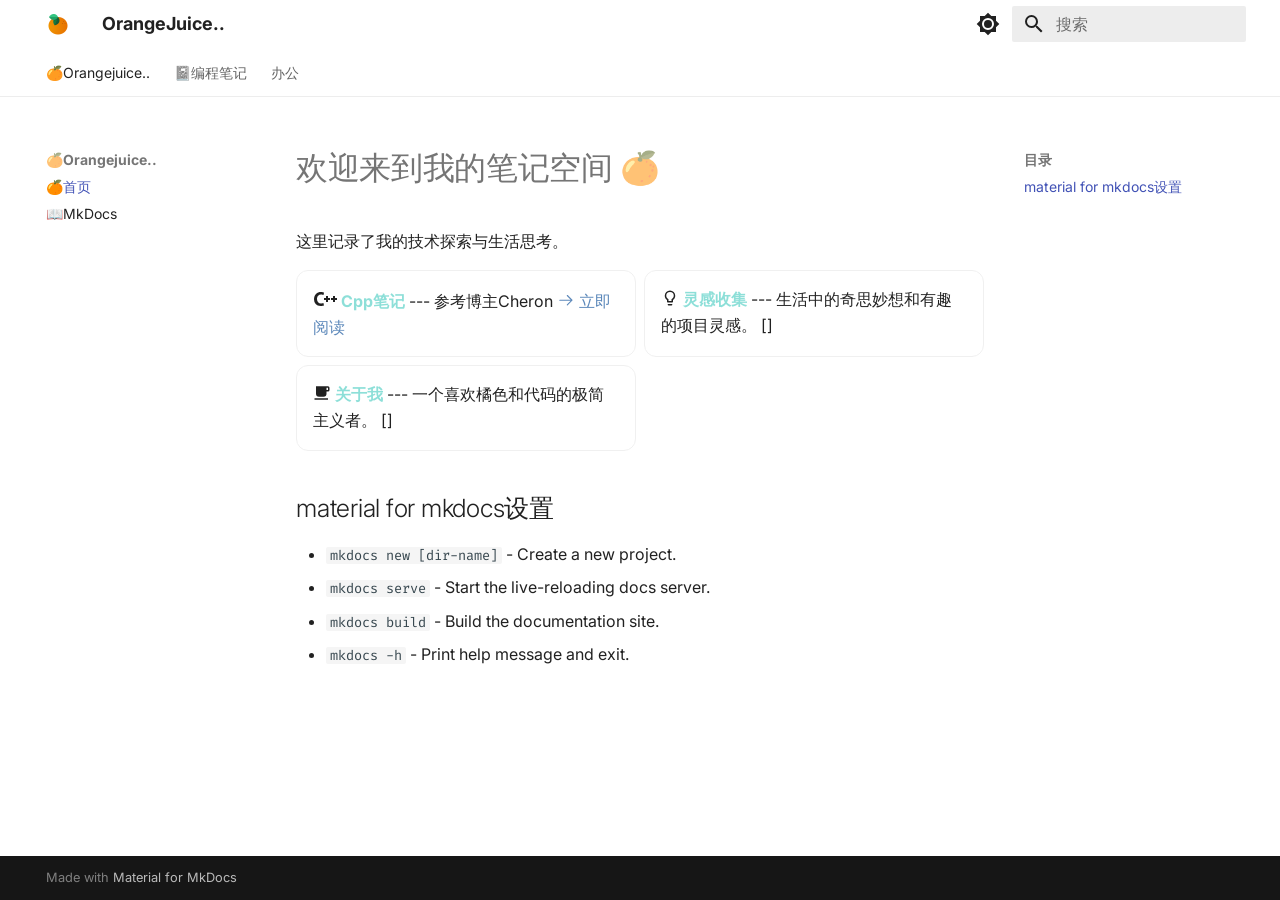
==== index.html @ c9e198c6 "Deployed d103569 with MkDocs version: 1.6.1" ====
<!doctype html>
<html lang="zh" class="no-js">
  <head>
    
      <meta charset="utf-8">
      <meta name="viewport" content="width=device-width,initial-scale=1">
      
      
      
        <link rel="canonical" href="https://mydomain.org/mysite/">
      
      
      
        <link rel="next" href="mkdocs/">
      
      
        
      
      
      <link rel="icon" href="images/orange-96.png">
      <meta name="generator" content="mkdocs-1.6.1, mkdocs-material-9.7.1">
    
    
      
        <title>🍊首页 - OrangeJuice..</title>
      
    
    
      <link rel="stylesheet" href="assets/stylesheets/main.484c7ddc.min.css">
      
        
        <link rel="stylesheet" href="assets/stylesheets/palette.ab4e12ef.min.css">
      
      


    
    
      
    
    
      
        
        
        <link rel="preconnect" href="https://fonts.gstatic.com" crossorigin>
        <link rel="stylesheet" href="https://fonts.googleapis.com/css?family=Inter:300,300i,400,400i,700,700i%7CFira+Code:400,400i,700,700i&display=fallback">
        <style>:root{--md-text-font:"Inter";--md-code-font:"Fira Code"}</style>
      
    
    
      <link rel="stylesheet" href="stylesheets/extra.css">
    
    <script>__md_scope=new URL(".",location),__md_hash=e=>[...e].reduce(((e,_)=>(e<<5)-e+_.charCodeAt(0)),0),__md_get=(e,_=localStorage,t=__md_scope)=>JSON.parse(_.getItem(t.pathname+"."+e)),__md_set=(e,_,t=localStorage,a=__md_scope)=>{try{t.setItem(a.pathname+"."+e,JSON.stringify(_))}catch(e){}}</script>
    
      

    
    
  </head>
  
  
    
    
      
    
    
    
    
    <body dir="ltr" data-md-color-scheme="default" data-md-color-primary="white" data-md-color-accent="cyan">
  
    
    <input class="md-toggle" data-md-toggle="drawer" type="checkbox" id="__drawer" autocomplete="off">
    <input class="md-toggle" data-md-toggle="search" type="checkbox" id="__search" autocomplete="off">
    <label class="md-overlay" for="__drawer"></label>
    <div data-md-component="skip">
      
        
        <a href="#_1" class="md-skip">
          跳转至
        </a>
      
    </div>
    <div data-md-component="announce">
      
    </div>
    
    
      

<header class="md-header" data-md-component="header">
  <nav class="md-header__inner md-grid" aria-label="页眉">
    <a href="." title="OrangeJuice.." class="md-header__button md-logo" aria-label="OrangeJuice.." data-md-component="logo">
      
  <img src="images/orange-96.png" alt="logo">

    </a>
    <label class="md-header__button md-icon" for="__drawer">
      
      <svg xmlns="http://www.w3.org/2000/svg" viewBox="0 0 24 24"><path d="M3 6h18v2H3zm0 5h18v2H3zm0 5h18v2H3z"/></svg>
    </label>
    <div class="md-header__title" data-md-component="header-title">
      <div class="md-header__ellipsis">
        <div class="md-header__topic">
          <span class="md-ellipsis">
            OrangeJuice..
          </span>
        </div>
        <div class="md-header__topic" data-md-component="header-topic">
          <span class="md-ellipsis">
            
              🍊首页
            
          </span>
        </div>
      </div>
    </div>
    
      
        <form class="md-header__option" data-md-component="palette">
  
    
    
    
    <input class="md-option" data-md-color-media="" data-md-color-scheme="default" data-md-color-primary="white" data-md-color-accent="cyan"  aria-label="Switch to dark mode"  type="radio" name="__palette" id="__palette_0">
    
      <label class="md-header__button md-icon" title="Switch to dark mode" for="__palette_1" hidden>
        <svg xmlns="http://www.w3.org/2000/svg" viewBox="0 0 24 24"><path d="M12 8a4 4 0 0 0-4 4 4 4 0 0 0 4 4 4 4 0 0 0 4-4 4 4 0 0 0-4-4m0 10a6 6 0 0 1-6-6 6 6 0 0 1 6-6 6 6 0 0 1 6 6 6 6 0 0 1-6 6m8-9.31V4h-4.69L12 .69 8.69 4H4v4.69L.69 12 4 15.31V20h4.69L12 23.31 15.31 20H20v-4.69L23.31 12z"/></svg>
      </label>
    
  
    
    
    
    <input class="md-option" data-md-color-media="" data-md-color-scheme="slate" data-md-color-primary="white" data-md-color-accent="cyan"  aria-label="Switch to light mode"  type="radio" name="__palette" id="__palette_1">
    
      <label class="md-header__button md-icon" title="Switch to light mode" for="__palette_0" hidden>
        <svg xmlns="http://www.w3.org/2000/svg" viewBox="0 0 24 24"><path d="M12 18c-.89 0-1.74-.2-2.5-.55C11.56 16.5 13 14.42 13 12s-1.44-4.5-3.5-5.45C10.26 6.2 11.11 6 12 6a6 6 0 0 1 6 6 6 6 0 0 1-6 6m8-9.31V4h-4.69L12 .69 8.69 4H4v4.69L.69 12 4 15.31V20h4.69L12 23.31 15.31 20H20v-4.69L23.31 12z"/></svg>
      </label>
    
  
</form>
      
    
    
      <script>var palette=__md_get("__palette");if(palette&&palette.color){if("(prefers-color-scheme)"===palette.color.media){var media=matchMedia("(prefers-color-scheme: light)"),input=document.querySelector(media.matches?"[data-md-color-media='(prefers-color-scheme: light)']":"[data-md-color-media='(prefers-color-scheme: dark)']");palette.color.media=input.getAttribute("data-md-color-media"),palette.color.scheme=input.getAttribute("data-md-color-scheme"),palette.color.primary=input.getAttribute("data-md-color-primary"),palette.color.accent=input.getAttribute("data-md-color-accent")}for(var[key,value]of Object.entries(palette.color))document.body.setAttribute("data-md-color-"+key,value)}</script>
    
    
    
      
      
        <label class="md-header__button md-icon" for="__search">
          
          <svg xmlns="http://www.w3.org/2000/svg" viewBox="0 0 24 24"><path d="M9.5 3A6.5 6.5 0 0 1 16 9.5c0 1.61-.59 3.09-1.56 4.23l.27.27h.79l5 5-1.5 1.5-5-5v-.79l-.27-.27A6.52 6.52 0 0 1 9.5 16 6.5 6.5 0 0 1 3 9.5 6.5 6.5 0 0 1 9.5 3m0 2C7 5 5 7 5 9.5S7 14 9.5 14 14 12 14 9.5 12 5 9.5 5"/></svg>
        </label>
        <div class="md-search" data-md-component="search" role="dialog">
  <label class="md-search__overlay" for="__search"></label>
  <div class="md-search__inner" role="search">
    <form class="md-search__form" name="search">
      <input type="text" class="md-search__input" name="query" aria-label="搜索" placeholder="搜索" autocapitalize="off" autocorrect="off" autocomplete="off" spellcheck="false" data-md-component="search-query" required>
      <label class="md-search__icon md-icon" for="__search">
        
        <svg xmlns="http://www.w3.org/2000/svg" viewBox="0 0 24 24"><path d="M9.5 3A6.5 6.5 0 0 1 16 9.5c0 1.61-.59 3.09-1.56 4.23l.27.27h.79l5 5-1.5 1.5-5-5v-.79l-.27-.27A6.52 6.52 0 0 1 9.5 16 6.5 6.5 0 0 1 3 9.5 6.5 6.5 0 0 1 9.5 3m0 2C7 5 5 7 5 9.5S7 14 9.5 14 14 12 14 9.5 12 5 9.5 5"/></svg>
        
        <svg xmlns="http://www.w3.org/2000/svg" viewBox="0 0 24 24"><path d="M20 11v2H8l5.5 5.5-1.42 1.42L4.16 12l7.92-7.92L13.5 5.5 8 11z"/></svg>
      </label>
      <nav class="md-search__options" aria-label="查找">
        
        <button type="reset" class="md-search__icon md-icon" title="清空当前内容" aria-label="清空当前内容" tabindex="-1">
          
          <svg xmlns="http://www.w3.org/2000/svg" viewBox="0 0 24 24"><path d="M19 6.41 17.59 5 12 10.59 6.41 5 5 6.41 10.59 12 5 17.59 6.41 19 12 13.41 17.59 19 19 17.59 13.41 12z"/></svg>
        </button>
      </nav>
      
        <div class="md-search__suggest" data-md-component="search-suggest"></div>
      
    </form>
    <div class="md-search__output">
      <div class="md-search__scrollwrap" tabindex="0" data-md-scrollfix>
        <div class="md-search-result" data-md-component="search-result">
          <div class="md-search-result__meta">
            正在初始化搜索引擎
          </div>
          <ol class="md-search-result__list" role="presentation"></ol>
        </div>
      </div>
    </div>
  </div>
</div>
      
    
    
  </nav>
  
</header>
    
    <div class="md-container" data-md-component="container">
      
      
        
          
            
<nav class="md-tabs" aria-label="标签" data-md-component="tabs">
  <div class="md-grid">
    <ul class="md-tabs__list">
      
        
  
  
  
    
  
  
    
    
      <li class="md-tabs__item md-tabs__item--active">
        <a href="." class="md-tabs__link">
          
  
  
  🍊Orangejuice..

        </a>
      </li>
    
  

      
        
  
  
  
  
    
    
      <li class="md-tabs__item">
        <a href="Programming/Cpp/" class="md-tabs__link">
          
  
  
  📓编程笔记

        </a>
      </li>
    
  

      
        
  
  
  
  
    
    
      <li class="md-tabs__item">
        <a href="Working/Excel/" class="md-tabs__link">
          
  
  
  办公

        </a>
      </li>
    
  

      
    </ul>
  </div>
</nav>
          
        
      
      <main class="md-main" data-md-component="main">
        <div class="md-main__inner md-grid">
          
            
              
              <div class="md-sidebar md-sidebar--primary" data-md-component="sidebar" data-md-type="navigation" >
                <div class="md-sidebar__scrollwrap">
                  <div class="md-sidebar__inner">
                    


  


<nav class="md-nav md-nav--primary md-nav--lifted" aria-label="导航栏" data-md-level="0">
  <label class="md-nav__title" for="__drawer">
    <a href="." title="OrangeJuice.." class="md-nav__button md-logo" aria-label="OrangeJuice.." data-md-component="logo">
      
  <img src="images/orange-96.png" alt="logo">

    </a>
    OrangeJuice..
  </label>
  
  <ul class="md-nav__list" data-md-scrollfix>
    
      
      
  
  
    
  
  
  
    
    
    
    
      
        
        
      
      
        
      
    
    
    <li class="md-nav__item md-nav__item--active md-nav__item--section md-nav__item--nested">
      
        
        
        <input class="md-nav__toggle md-toggle " type="checkbox" id="__nav_1" checked>
        
          
          <label class="md-nav__link" for="__nav_1" id="__nav_1_label" tabindex="">
            
  
  
  <span class="md-ellipsis">
    
  
    🍊Orangejuice..
  

    
  </span>
  
  

            <span class="md-nav__icon md-icon"></span>
          </label>
        
        <nav class="md-nav" data-md-level="1" aria-labelledby="__nav_1_label" aria-expanded="true">
          <label class="md-nav__title" for="__nav_1">
            <span class="md-nav__icon md-icon"></span>
            
  
    🍊Orangejuice..
  

          </label>
          <ul class="md-nav__list" data-md-scrollfix>
            
              
                
  
  
    
  
  
  
    <li class="md-nav__item md-nav__item--active">
      
      <input class="md-nav__toggle md-toggle" type="checkbox" id="__toc">
      
      
        
      
      
        <label class="md-nav__link md-nav__link--active" for="__toc">
          
  
  
  <span class="md-ellipsis">
    
  
    🍊首页
  

    
  </span>
  
  

          <span class="md-nav__icon md-icon"></span>
        </label>
      
      <a href="." class="md-nav__link md-nav__link--active">
        
  
  
  <span class="md-ellipsis">
    
  
    🍊首页
  

    
  </span>
  
  

      </a>
      
        

<nav class="md-nav md-nav--secondary" aria-label="目录">
  
  
  
    
  
  
    <label class="md-nav__title" for="__toc">
      <span class="md-nav__icon md-icon"></span>
      目录
    </label>
    <ul class="md-nav__list" data-md-component="toc" data-md-scrollfix>
      
        <li class="md-nav__item">
  <a href="#material-for-mkdocs" class="md-nav__link">
    <span class="md-ellipsis">
      
        material for mkdocs设置
      
    </span>
  </a>
  
</li>
      
    </ul>
  
</nav>
      
    </li>
  

              
            
              
                
  
  
  
  
    <li class="md-nav__item">
      <a href="mkdocs/" class="md-nav__link">
        
  
  
  <span class="md-ellipsis">
    
  
    📖MkDocs
  

    
  </span>
  
  

      </a>
    </li>
  

              
            
          </ul>
        </nav>
      
    </li>
  

    
      
      
  
  
  
  
    
    
    
    
      
      
        
      
    
    
    <li class="md-nav__item md-nav__item--nested">
      
        
        
        <input class="md-nav__toggle md-toggle " type="checkbox" id="__nav_2" >
        
          
          <label class="md-nav__link" for="__nav_2" id="__nav_2_label" tabindex="0">
            
  
  
  <span class="md-ellipsis">
    
  
    📓编程笔记
  

    
  </span>
  
  

            <span class="md-nav__icon md-icon"></span>
          </label>
        
        <nav class="md-nav" data-md-level="1" aria-labelledby="__nav_2_label" aria-expanded="false">
          <label class="md-nav__title" for="__nav_2">
            <span class="md-nav__icon md-icon"></span>
            
  
    📓编程笔记
  

          </label>
          <ul class="md-nav__list" data-md-scrollfix>
            
              
                
  
  
  
  
    <li class="md-nav__item">
      <a href="Programming/Cpp/" class="md-nav__link">
        
  
  
  <span class="md-ellipsis">
    
  
    Cpp
  

    
  </span>
  
  

      </a>
    </li>
  

              
            
          </ul>
        </nav>
      
    </li>
  

    
      
      
  
  
  
  
    
    
    
    
      
      
        
      
    
    
    <li class="md-nav__item md-nav__item--nested">
      
        
        
        <input class="md-nav__toggle md-toggle " type="checkbox" id="__nav_3" >
        
          
          <label class="md-nav__link" for="__nav_3" id="__nav_3_label" tabindex="0">
            
  
  
  <span class="md-ellipsis">
    
  
    办公
  

    
  </span>
  
  

            <span class="md-nav__icon md-icon"></span>
          </label>
        
        <nav class="md-nav" data-md-level="1" aria-labelledby="__nav_3_label" aria-expanded="false">
          <label class="md-nav__title" for="__nav_3">
            <span class="md-nav__icon md-icon"></span>
            
  
    办公
  

          </label>
          <ul class="md-nav__list" data-md-scrollfix>
            
              
                
  
  
  
  
    <li class="md-nav__item">
      <a href="Working/Excel/" class="md-nav__link">
        
  
  
  <span class="md-ellipsis">
    
  
    Excel
  

    
  </span>
  
  

      </a>
    </li>
  

              
            
          </ul>
        </nav>
      
    </li>
  

    
  </ul>
</nav>
                  </div>
                </div>
              </div>
            
            
              
              <div class="md-sidebar md-sidebar--secondary" data-md-component="sidebar" data-md-type="toc" >
                <div class="md-sidebar__scrollwrap">
                  <div class="md-sidebar__inner">
                    

<nav class="md-nav md-nav--secondary" aria-label="目录">
  
  
  
    
  
  
    <label class="md-nav__title" for="__toc">
      <span class="md-nav__icon md-icon"></span>
      目录
    </label>
    <ul class="md-nav__list" data-md-component="toc" data-md-scrollfix>
      
        <li class="md-nav__item">
  <a href="#material-for-mkdocs" class="md-nav__link">
    <span class="md-ellipsis">
      
        material for mkdocs设置
      
    </span>
  </a>
  
</li>
      
    </ul>
  
</nav>
                  </div>
                </div>
              </div>
            
          
          
            <div class="md-content" data-md-component="content">
              
              <article class="md-content__inner md-typeset">
                
                  



<h1 id="_1">欢迎来到我的笔记空间 🍊</h1>
<p>这里记录了我的技术探索与生活思考。</p>
<div class="grid cards">
<ul>
<li>
<p><span class="twemoji lg"><svg xmlns="http://www.w3.org/2000/svg" viewBox="0 0 24 24"><path d="m10.5 15.97.41 2.44c-.26.14-.68.27-1.24.39-.57.13-1.24.2-2.01.2-2.21-.04-3.87-.7-4.98-1.96Q1 15.135 1 12.21c.05-2.31.72-4.08 2-5.32C4.32 5.64 5.96 5 7.94 5c.75 0 1.4.07 1.94.19s.94.25 1.2.4l-.58 2.49-1.06-.34c-.4-.1-.86-.15-1.39-.15-1.16-.01-2.12.36-2.87 1.1-.76.73-1.15 1.85-1.18 3.34 0 1.36.37 2.42 1.08 3.2.71.77 1.71 1.17 2.99 1.18l1.33-.12c.43-.08.79-.19 1.1-.32M11 11h2V9h2v2h2v2h-2v2h-2v-2h-2zm7 0h2V9h2v2h2v2h-2v2h-2v-2h-2z"/></svg></span> <strong>Cpp笔记</strong>
    ---
    参考博主Cheron
    <a href="Programming/Cpp/"><span class="twemoji"><svg xmlns="http://www.w3.org/2000/svg" viewBox="0 0 24 24"><path d="M13.22 19.03a.75.75 0 0 1 0-1.06L18.19 13H3.75a.75.75 0 0 1 0-1.5h14.44l-4.97-4.97a.749.749 0 0 1 .326-1.275.75.75 0 0 1 .734.215l6.25 6.25a.75.75 0 0 1 0 1.06l-6.25 6.25a.75.75 0 0 1-1.06 0"/></svg></span> 立即阅读</a></p>
</li>
<li>
<p><span class="twemoji"><svg xmlns="http://www.w3.org/2000/svg" viewBox="0 0 24 24"><path d="M12 2a7 7 0 0 1 7 7c0 2.38-1.19 4.47-3 5.74V17a1 1 0 0 1-1 1H9a1 1 0 0 1-1-1v-2.26C6.19 13.47 5 11.38 5 9a7 7 0 0 1 7-7M9 21v-1h6v1a1 1 0 0 1-1 1h-4a1 1 0 0 1-1-1m3-17a5 5 0 0 0-5 5c0 2.05 1.23 3.81 3 4.58V16h4v-2.42c1.77-.77 3-2.53 3-4.58a5 5 0 0 0-5-5"/></svg></span> <strong>灵感收集</strong>
    ---
    生活中的奇思妙想和有趣的项目灵感。
    []</p>
</li>
<li>
<p><span class="twemoji"><svg xmlns="http://www.w3.org/2000/svg" viewBox="0 0 24 24"><path d="M2 21h18v-2H2M20 8h-2V5h2m0-2H4v10a4 4 0 0 0 4 4h6a4 4 0 0 0 4-4v-3h2a2 2 0 0 0 2-2V5a2 2 0 0 0-2-2"/></svg></span> <strong>关于我</strong>
    ---
    一个喜欢橘色和代码的极简主义者。
    []</p>
</li>
</ul>
</div>
<h2 id="material-for-mkdocs">material for mkdocs设置</h2>
<ul>
<li><code>mkdocs new [dir-name]</code> - Create a new project.</li>
<li><code>mkdocs serve</code> - Start the live-reloading docs server.</li>
<li><code>mkdocs build</code> - Build the documentation site.</li>
<li><code>mkdocs -h</code> - Print help message and exit.</li>
</ul>












                
              </article>
            </div>
          
          
<script>var target=document.getElementById(location.hash.slice(1));target&&target.name&&(target.checked=target.name.startsWith("__tabbed_"))</script>
        </div>
        
          <button type="button" class="md-top md-icon" data-md-component="top" hidden>
  
  <svg xmlns="http://www.w3.org/2000/svg" viewBox="0 0 24 24"><path d="M13 20h-2V8l-5.5 5.5-1.42-1.42L12 4.16l7.92 7.92-1.42 1.42L13 8z"/></svg>
  回到页面顶部
</button>
        
      </main>
      
        <footer class="md-footer">
  
  <div class="md-footer-meta md-typeset">
    <div class="md-footer-meta__inner md-grid">
      <div class="md-copyright">
  
  
    Made with
    <a href="https://squidfunk.github.io/mkdocs-material/" target="_blank" rel="noopener">
      Material for MkDocs
    </a>
  
</div>
      
    </div>
  </div>
</footer>
      
    </div>
    <div class="md-dialog" data-md-component="dialog">
      <div class="md-dialog__inner md-typeset"></div>
    </div>
    
    
    
      
      
      <script id="__config" type="application/json">{"annotate": null, "base": ".", "features": ["search.suggest", "search.highlight", "navigation.tabs", "navigation.sections", "navigation.tracking", "navigation.top", "content.code.copy", "content.code.annotate"], "search": "assets/javascripts/workers/search.2c215733.min.js", "tags": null, "translations": {"clipboard.copied": "\u5df2\u590d\u5236", "clipboard.copy": "\u590d\u5236", "search.result.more.one": "\u5728\u8be5\u9875\u4e0a\u8fd8\u6709 1 \u4e2a\u7b26\u5408\u6761\u4ef6\u7684\u7ed3\u679c", "search.result.more.other": "\u5728\u8be5\u9875\u4e0a\u8fd8\u6709 # \u4e2a\u7b26\u5408\u6761\u4ef6\u7684\u7ed3\u679c", "search.result.none": "\u6ca1\u6709\u627e\u5230\u7b26\u5408\u6761\u4ef6\u7684\u7ed3\u679c", "search.result.one": "\u627e\u5230 1 \u4e2a\u7b26\u5408\u6761\u4ef6\u7684\u7ed3\u679c", "search.result.other": "# \u4e2a\u7b26\u5408\u6761\u4ef6\u7684\u7ed3\u679c", "search.result.placeholder": "\u952e\u5165\u4ee5\u5f00\u59cb\u641c\u7d22", "search.result.term.missing": "\u7f3a\u5c11", "select.version": "\u9009\u62e9\u5f53\u524d\u7248\u672c"}, "version": null}</script>
    
    
      <script src="assets/javascripts/bundle.79ae519e.min.js"></script>
      
    
  </body>
</html>
---- assets/stylesheets/main.484c7ddc.min.css ----
@charset "UTF-8";html{-webkit-text-size-adjust:none;-moz-text-size-adjust:none;text-size-adjust:none;box-sizing:border-box}*,:after,:before{box-sizing:inherit}@media (prefers-reduced-motion){*,:after,:before{transition:none!important}}body{margin:0}a,button,input,label{-webkit-tap-highlight-color:transparent}a{color:inherit;text-decoration:none}hr{border:0;box-sizing:initial;display:block;height:.05rem;overflow:visible;padding:0}small{font-size:80%}sub,sup{line-height:1em}img{border-style:none}table{border-collapse:initial;border-spacing:0}td,th{font-weight:400;vertical-align:top}button{background:#0000;border:0;font-family:inherit;font-size:inherit;margin:0;padding:0}input{border:0;outline:none}:root{--md-primary-fg-color:#4051b5;--md-primary-fg-color--light:#5d6cc0;--md-primary-fg-color--dark:#303fa1;--md-primary-bg-color:#fff;--md-primary-bg-color--light:#ffffffb3;--md-accent-fg-color:#526cfe;--md-accent-fg-color--transparent:#526cfe1a;--md-accent-bg-color:#fff;--md-accent-bg-color--light:#ffffffb3}[data-md-color-scheme=default]{color-scheme:light}[data-md-color-scheme=default] img[src$="#gh-dark-mode-only"],[data-md-color-scheme=default] img[src$="#only-dark"]{display:none}:root,[data-md-color-scheme=default]{--md-hue:225deg;--md-default-fg-color:#000000de;--md-default-fg-color--light:#0000008a;--md-default-fg-color--lighter:#00000052;--md-default-fg-color--lightest:#00000012;--md-default-bg-color:#fff;--md-default-bg-color--light:#ffffffb3;--md-default-bg-color--lighter:#ffffff4d;--md-default-bg-color--lightest:#ffffff1f;--md-code-fg-color:#36464e;--md-code-bg-color:#f5f5f5;--md-code-bg-color--light:#f5f5f5b3;--md-code-bg-color--lighter:#f5f5f54d;--md-code-hl-color:#4287ff;--md-code-hl-color--light:#4287ff1a;--md-code-hl-number-color:#d52a2a;--md-code-hl-special-color:#db1457;--md-code-hl-function-color:#a846b9;--md-code-hl-constant-color:#6e59d9;--md-code-hl-keyword-color:#3f6ec6;--md-code-hl-string-color:#1c7d4d;--md-code-hl-name-color:var(--md-code-fg-color);--md-code-hl-operator-color:var(--md-default-fg-color--light);--md-code-hl-punctuation-color:var(--md-default-fg-color--light);--md-code-hl-comment-color:var(--md-default-fg-color--light);--md-code-hl-generic-color:var(--md-default-fg-color--light);--md-code-hl-variable-color:var(--md-default-fg-color--light);--md-typeset-color:var(--md-default-fg-color);--md-typeset-a-color:var(--md-primary-fg-color);--md-typeset-del-color:#f5503d26;--md-typeset-ins-color:#0bd57026;--md-typeset-kbd-color:#fafafa;--md-typeset-kbd-accent-color:#fff;--md-typeset-kbd-border-color:#b8b8b8;--md-typeset-mark-color:#ffff0080;--md-typeset-table-color:#0000001f;--md-typeset-table-color--light:rgba(0,0,0,.035);--md-admonition-fg-color:var(--md-default-fg-color);--md-admonition-bg-color:var(--md-default-bg-color);--md-warning-fg-color:#000000de;--md-warning-bg-color:#ff9;--md-footer-fg-color:#fff;--md-footer-fg-color--light:#ffffffb3;--md-footer-fg-color--lighter:#ffffff73;--md-footer-bg-color:#000000de;--md-footer-bg-color--dark:#00000052;--md-shadow-z1:0 0.2rem 0.5rem #0000000d,0 0 0.05rem #0000001a;--md-shadow-z2:0 0.2rem 0.5rem #0000001a,0 0 0.05rem #00000040;--md-shadow-z3:0 0.2rem 0.5rem #0003,0 0 0.05rem #00000059}.md-icon svg{fill:currentcolor;display:block;height:1.2rem;width:1.2rem}body{-webkit-font-smoothing:antialiased;-moz-osx-font-smoothing:grayscale;--md-text-font-family:var(--md-text-font,_),-apple-system,BlinkMacSystemFont,Helvetica,Arial,sans-serif;--md-code-font-family:var(--md-code-font,_),SFMono-Regular,Consolas,Menlo,monospace}aside,body,input{font-feature-settings:"kern","liga";color:var(--md-typeset-color);font-family:var(--md-text-font-family)}code,kbd,pre{font-feature-settings:"kern";font-family:var(--md-code-font-family)}:root{--md-typeset-table-sort-icon:url('data:image/svg+xml;charset=utf-8,<svg xmlns="http://www.w3.org/2000/svg" viewBox="0 0 24 24"><path d="m18 21-4-4h3V7h-3l4-4 4 4h-3v10h3M2 19v-2h10v2M2 13v-2h7v2M2 7V5h4v2z"/></svg>');--md-typeset-table-sort-icon--asc:url('data:image/svg+xml;charset=utf-8,<svg xmlns="http://www.w3.org/2000/svg" viewBox="0 0 24 24"><path d="M19 17h3l-4 4-4-4h3V3h2M2 17h10v2H2M6 5v2H2V5m0 6h7v2H2z"/></svg>');--md-typeset-table-sort-icon--desc:url('data:image/svg+xml;charset=utf-8,<svg xmlns="http://www.w3.org/2000/svg" viewBox="0 0 24 24"><path d="M19 7h3l-4-4-4 4h3v14h2M2 17h10v2H2M6 5v2H2V5m0 6h7v2H2z"/></svg>')}.md-typeset{-webkit-print-color-adjust:exact;color-adjust:exact;font-size:.8rem;line-height:1.6;overflow-wrap:break-word}@media print{.md-typeset{font-size:.68rem}}.md-typeset blockquote,.md-typeset dl,.md-typeset figure,.md-typeset ol,.md-typeset pre,.md-typeset ul{margin-bottom:1em;margin-top:1em}.md-typeset h1{color:var(--md-default-fg-color--light);font-size:2em;line-height:1.3;margin:0 0 1.25em}.md-typeset h1,.md-typeset h2{font-weight:300;letter-spacing:-.01em}.md-typeset h2{font-size:1.5625em;line-height:1.4;margin:1.6em 0 .64em}.md-typeset h3{font-size:1.25em;font-weight:400;letter-spacing:-.01em;line-height:1.5;margin:1.6em 0 .8em}.md-typeset h2+h3{margin-top:.8em}.md-typeset h4{font-weight:700;letter-spacing:-.01em;margin:1em 0}.md-typeset h5,.md-typeset h6{color:var(--md-default-fg-color--light);font-size:.8em;font-weight:700;letter-spacing:-.01em;margin:1.25em 0}.md-typeset h5{text-transform:uppercase}.md-typeset h5 code{text-transform:none}.md-typeset hr{border-bottom:.05rem solid var(--md-default-fg-color--lightest);display:flow-root;margin:1.5em 0}.md-typeset a{color:var(--md-typeset-a-color);word-break:break-word}.md-typeset a,.md-typeset a:before{transition:color 125ms}.md-typeset a:focus,.md-typeset a:hover{color:var(--md-accent-fg-color)}.md-typeset a:focus code,.md-typeset a:hover code{background-color:var(--md-accent-fg-color--transparent);color:var(--md-accent-fg-color)}.md-typeset a code{color:var(--md-typeset-a-color)}.md-typeset a.focus-visible{outline-color:var(--md-accent-fg-color);outline-offset:.2rem}.md-typeset code,.md-typeset kbd,.md-typeset pre{color:var(--md-code-fg-color);direction:ltr;font-variant-ligatures:none;transition:background-color 125ms}@media print{.md-typeset code,.md-typeset kbd,.md-typeset pre{white-space:pre-wrap}}.md-typeset code{background-color:var(--md-code-bg-color);border-radius:.1rem;-webkit-box-decoration-break:clone;box-decoration-break:clone;font-size:.85em;padding:0 .2941176471em;transition:color 125ms,background-color 125ms;word-break:break-word}.md-typeset code:not(.focus-visible){-webkit-tap-highlight-color:transparent;outline:none}.md-typeset pre{display:flow-root;line-height:1.4;position:relative}.md-typeset pre>code{-webkit-box-decoration-break:slice;box-decoration-break:slice;box-shadow:none;display:block;margin:0;outline-color:var(--md-accent-fg-color);overflow:auto;padding:.7720588235em 1.1764705882em;scrollbar-color:var(--md-default-fg-color--lighter) #0000;scrollbar-width:thin;touch-action:auto;word-break:normal}.md-typeset pre>code:hover{scrollbar-color:var(--md-accent-fg-color) #0000}.md-typeset pre>code::-webkit-scrollbar{height:.2rem;width:.2rem}.md-typeset pre>code::-webkit-scrollbar-thumb{background-color:var(--md-default-fg-color--lighter)}.md-typeset pre>code::-webkit-scrollbar-thumb:hover{background-color:var(--md-accent-fg-color)}.md-typeset kbd{background-color:var(--md-typeset-kbd-color);border-radius:.1rem;box-shadow:0 .1rem 0 .05rem var(--md-typeset-kbd-border-color),0 .1rem 0 var(--md-typeset-kbd-border-color),0 -.1rem .2rem var(--md-typeset-kbd-accent-color) inset;color:var(--md-default-fg-color);display:inline-block;font-size:.75em;padding:0 .6666666667em;vertical-align:text-top;word-break:break-word}.md-typeset mark{background-color:var(--md-typeset-mark-color);-webkit-box-decoration-break:clone;box-decoration-break:clone;color:inherit;word-break:break-word}.md-typeset abbr{cursor:help;text-decoration:none}.md-typeset [data-preview],.md-typeset abbr{border-bottom:.05rem dotted var(--md-default-fg-color--light)}.md-typeset small{opacity:.75}[dir=ltr] .md-typeset sub,[dir=ltr] .md-typeset sup{margin-left:.078125em}[dir=rtl] .md-typeset sub,[dir=rtl] .md-typeset sup{margin-right:.078125em}[dir=ltr] .md-typeset blockquote{padding-left:.6rem}[dir=rtl] .md-typeset blockquote{padding-right:.6rem}[dir=ltr] .md-typeset blockquote{border-left:.2rem solid var(--md-default-fg-color--lighter)}[dir=rtl] .md-typeset blockquote{border-right:.2rem solid var(--md-default-fg-color--lighter)}.md-typeset blockquote{color:var(--md-default-fg-color--light);margin-left:0;margin-right:0}.md-typeset ul{list-style-type:disc}.md-typeset ul[type]{list-style-type:revert-layer}[dir=ltr] .md-typeset ol,[dir=ltr] .md-typeset ul{margin-left:.625em}[dir=rtl] .md-typeset ol,[dir=rtl] .md-typeset ul{margin-right:.625em}.md-typeset ol,.md-typeset ul{padding:0}.md-typeset ol:not([hidden]),.md-typeset ul:not([hidden]){display:flow-root}.md-typeset ol ol,.md-typeset ul ol{list-style-type:lower-alpha}.md-typeset ol ol ol,.md-typeset ul ol ol{list-style-type:lower-roman}.md-typeset ol ol ol ol,.md-typeset ul ol ol ol{list-style-type:upper-alpha}.md-typeset ol ol ol ol ol,.md-typeset ul ol ol ol ol{list-style-type:upper-roman}.md-typeset ol[type],.md-typeset ul[type]{list-style-type:revert-layer}[dir=ltr] .md-typeset ol li,[dir=ltr] .md-typeset ul li{margin-left:1.25em}[dir=rtl] .md-typeset ol li,[dir=rtl] .md-typeset ul li{margin-right:1.25em}.md-typeset ol li,.md-typeset ul li{margin-bottom:.5em}.md-typeset ol li blockquote,.md-typeset ol li p,.md-typeset ul li blockquote,.md-typeset ul li p{margin:.5em 0}.md-typeset ol li:last-child,.md-typeset ul li:last-child{margin-bottom:0}[dir=ltr] .md-typeset ol li ol,[dir=ltr] .md-typeset ol li ul,[dir=ltr] .md-typeset ul li ol,[dir=ltr] .md-typeset ul li ul{margin-left:.625em}[dir=rtl] .md-typeset ol li ol,[dir=rtl] .md-typeset ol li ul,[dir=rtl] .md-typeset ul li ol,[dir=rtl] .md-typeset ul li ul{margin-right:.625em}.md-typeset ol li ol,.md-typeset ol li ul,.md-typeset ul li ol,.md-typeset ul li ul{margin-bottom:.5em;margin-top:.5em}[dir=ltr] .md-typeset dd{margin-left:1.875em}[dir=rtl] .md-typeset dd{margin-right:1.875em}.md-typeset dd{margin-bottom:1.5em;margin-top:1em}.md-typeset img,.md-typeset svg,.md-typeset video{height:auto;max-width:100%}.md-typeset img[align=left]{margin:1em 1em 1em 0}.md-typeset img[align=right]{margin:1em 0 1em 1em}.md-typeset img[align]:only-child{margin-top:0}.md-typeset figure{display:flow-root;margin:1em auto;max-width:100%;text-align:center;width:fit-content}.md-typeset figure img{display:block;margin:0 auto}.md-typeset figcaption{font-style:italic;margin:1em auto;max-width:24rem}.md-typeset iframe{max-width:100%}.md-typeset table:not([class]){background-color:var(--md-default-bg-color);border:.05rem solid var(--md-typeset-table-color);border-radius:.1rem;display:inline-block;font-size:.64rem;max-width:100%;overflow:auto;touch-action:auto}@media print{.md-typeset table:not([class]){display:table}}.md-typeset table:not([class])+*{margin-top:1.5em}.md-typeset table:not([class]) td>:first-child,.md-typeset table:not([class]) th>:first-child{margin-top:0}.md-typeset table:not([class]) td>:last-child,.md-typeset table:not([class]) th>:last-child{margin-bottom:0}.md-typeset table:not([class]) td:not([align]),.md-typeset table:not([class]) th:not([align]){text-align:left}[dir=rtl] .md-typeset table:not([class]) td:not([align]),[dir=rtl] .md-typeset table:not([class]) th:not([align]){text-align:right}.md-typeset table:not([class]) th{font-weight:700;min-width:5rem;padding:.9375em 1.25em;vertical-align:top}.md-typeset table:not([class]) td{border-top:.05rem solid var(--md-typeset-table-color);padding:.9375em 1.25em;vertical-align:top}.md-typeset table:not([class]) tbody tr{transition:background-color 125ms}.md-typeset table:not([class]) tbody tr:hover{background-color:var(--md-typeset-table-color--light);box-shadow:0 .05rem 0 var(--md-default-bg-color) inset}.md-typeset table:not([class]) a{word-break:normal}.md-typeset table th[role=columnheader]{cursor:pointer}[dir=ltr] .md-typeset table th[role=columnheader]:after{margin-left:.5em}[dir=rtl] .md-typeset table th[role=columnheader]:after{margin-right:.5em}.md-typeset table th[role=columnheader]:after{content:"";display:inline-block;height:1.2em;-webkit-mask-image:var(--md-typeset-table-sort-icon);mask-image:var(--md-typeset-table-sort-icon);-webkit-mask-repeat:no-repeat;mask-repeat:no-repeat;-webkit-mask-size:contain;mask-size:contain;transition:background-color 125ms;vertical-align:text-bottom;width:1.2em}.md-typeset table th[role=columnheader]:hover:after{background-color:var(--md-default-fg-color--lighter)}.md-typeset table th[role=columnheader][aria-sort=ascending]:after{background-color:var(--md-default-fg-color--light);-webkit-mask-image:var(--md-typeset-table-sort-icon--asc);mask-image:var(--md-typeset-table-sort-icon--asc)}.md-typeset table th[role=columnheader][aria-sort=descending]:after{background-color:var(--md-default-fg-color--light);-webkit-mask-image:var(--md-typeset-table-sort-icon--desc);mask-image:var(--md-typeset-table-sort-icon--desc)}.md-typeset__scrollwrap{margin:1em -.8rem;overflow-x:auto;touch-action:auto}.md-typeset__table{display:inline-block;margin-bottom:.5em;padding:0 .8rem}@media print{.md-typeset__table{display:block}}html .md-typeset__table table{display:table;margin:0;overflow:hidden;width:100%}@media screen and (max-width:44.984375em){.md-content__inner>pre{margin:1em -.8rem}.md-content__inner>pre code{border-radius:0}}.md-typeset .md-author{border-radius:100%;display:block;flex-shrink:0;height:1.6rem;overflow:hidden;position:relative;transition:color 125ms,transform 125ms;width:1.6rem}.md-typeset .md-author img{display:block}.md-typeset .md-author--more{background:var(--md-default-fg-color--lightest);color:var(--md-default-fg-color--lighter);font-size:.6rem;font-weight:700;line-height:1.6rem;text-align:center}.md-typeset .md-author--long{height:2.4rem;width:2.4rem}.md-typeset a.md-author{transform:scale(1)}.md-typeset a.md-author img{border-radius:100%;filter:grayscale(100%) opacity(75%);transition:filter 125ms}.md-typeset a.md-author:focus,.md-typeset a.md-author:hover{transform:scale(1.1);z-index:1}.md-typeset a.md-author:focus img,.md-typeset a.md-author:hover img{filter:grayscale(0)}.md-banner{background-color:var(--md-footer-bg-color);color:var(--md-footer-fg-color);overflow:auto}@media print{.md-banner{display:none}}.md-banner--warning{background-color:var(--md-warning-bg-color);color:var(--md-warning-fg-color)}.md-banner__inner{font-size:.7rem;margin:.6rem auto;padding:0 .8rem}[dir=ltr] .md-banner__button{float:right}[dir=rtl] .md-banner__button{float:left}.md-banner__button{color:inherit;cursor:pointer;transition:opacity .25s}.no-js .md-banner__button{display:none}.md-banner__button:hover{opacity:.7}html{font-size:125%;height:100%;overflow-x:hidden}@media screen and (min-width:100em){html{font-size:137.5%}}@media screen and (min-width:125em){html{font-size:150%}}body{background-color:var(--md-default-bg-color);display:flex;flex-direction:column;font-size:.5rem;min-height:100%;position:relative;width:100%}@media print{body{display:block}}@media screen and (max-width:59.984375em){body[data-md-scrolllock]{position:fixed}}.md-grid{margin-left:auto;margin-right:auto;max-width:61rem}.md-container{display:flex;flex-direction:column;flex-grow:1}@media print{.md-container{display:block}}.md-main{flex-grow:1}.md-main__inner{display:flex;height:100%;margin-top:1.5rem}.md-ellipsis{overflow:hidden;text-overflow:ellipsis}.md-toggle{display:none}.md-option{height:0;opacity:0;position:absolute;width:0}.md-option:checked+label:not([hidden]){display:block}.md-option.focus-visible+label{outline-color:var(--md-accent-fg-color);outline-style:auto}.md-skip{background-color:var(--md-default-fg-color);border-radius:.1rem;color:var(--md-default-bg-color);font-size:.64rem;margin:.5rem;opacity:0;outline-color:var(--md-accent-fg-color);padding:.3rem .5rem;position:fixed;transform:translateY(.4rem);z-index:-1}.md-skip:focus{opacity:1;transform:translateY(0);transition:transform .25s cubic-bezier(.4,0,.2,1),opacity 175ms 75ms;z-index:10}@page{margin:25mm}:root{--md-clipboard-icon:url('data:image/svg+xml;charset=utf-8,<svg xmlns="http://www.w3.org/2000/svg" viewBox="0 0 24 24"><path d="M19 21H8V7h11m0-2H8a2 2 0 0 0-2 2v14a2 2 0 0 0 2 2h11a2 2 0 0 0 2-2V7a2 2 0 0 0-2-2m-3-4H4a2 2 0 0 0-2 2v14h2V3h12z"/></svg>')}.md-clipboard{border-radius:.1rem;color:var(--md-default-fg-color--lightest);cursor:pointer;height:1.5em;outline-color:var(--md-accent-fg-color);outline-offset:.1rem;transition:color .25s;width:1.5em;z-index:1}@media print{.md-clipboard{display:none}}.md-clipboard:not(.focus-visible){-webkit-tap-highlight-color:transparent;outline:none}:hover>.md-clipboard{color:var(--md-default-fg-color--light)}.md-clipboard:focus,.md-clipboard:hover{color:var(--md-accent-fg-color)}.md-clipboard:after{background-color:currentcolor;content:"";display:block;height:1.125em;margin:0 auto;-webkit-mask-image:var(--md-clipboard-icon);mask-image:var(--md-clipboard-icon);-webkit-mask-position:center;mask-position:center;-webkit-mask-repeat:no-repeat;mask-repeat:no-repeat;-webkit-mask-size:contain;mask-size:contain;width:1.125em}.md-clipboard--inline{cursor:pointer}.md-clipboard--inline code{transition:color .25s,background-color .25s}.md-clipboard--inline:focus code,.md-clipboard--inline:hover code{background-color:var(--md-accent-fg-color--transparent);color:var(--md-accent-fg-color)}:root{--md-code-select-icon:url('data:image/svg+xml;charset=utf-8,<svg xmlns="http://www.w3.org/2000/svg" viewBox="0 0 24 24"><path d="M19 19h-4v2h4c1.1 0 2-.9 2-2v-4h-2m0-12h-4v2h4v4h2V5c0-1.1-.9-2-2-2M5 5h4V3H5c-1.1 0-2 .9-2 2v4h2m0 6H3v4c0 1.1.9 2 2 2h4v-2H5zm2-4h2v2H7zm4 0h2v2h-2zm4 0h2v2h-2zM7 7h2v2H7zm4 0h2v2h-2zm4 0h2v2h-2zm-8 8h2v2H7zm4 0h2v2h-2zm4 0h2v2h-2z"/></svg>');--md-code-copy-icon:url('data:image/svg+xml;charset=utf-8,<svg xmlns="http://www.w3.org/2000/svg" viewBox="0 0 24 24"><path d="M19 21H8V7h11m0-2H8a2 2 0 0 0-2 2v14a2 2 0 0 0 2 2h11a2 2 0 0 0 2-2V7a2 2 0 0 0-2-2m-3-4H4a2 2 0 0 0-2 2v14h2V3h12z"/></svg>')}.md-typeset .md-code__content{display:grid}.md-code__nav{background-color:var(--md-code-bg-color--lighter);border-radius:.1rem;display:flex;gap:.2rem;padding:.2rem;position:absolute;right:.25em;top:.25em;transition:background-color .25s;z-index:1}:hover>.md-code__nav{background-color:var(--md-code-bg-color--light)}.md-code__button{color:var(--md-default-fg-color--lightest);cursor:pointer;display:block;height:1.5em;outline-color:var(--md-accent-fg-color);outline-offset:.1rem;transition:color .25s;width:1.5em}:hover>*>.md-code__button{color:var(--md-default-fg-color--light)}.md-code__button.focus-visible,.md-code__button:hover{color:var(--md-accent-fg-color)}.md-code__button--active{color:var(--md-default-fg-color)!important}.md-code__button:after{background-color:currentcolor;content:"";display:block;height:1.125em;margin:0 auto;-webkit-mask-position:center;mask-position:center;-webkit-mask-repeat:no-repeat;mask-repeat:no-repeat;-webkit-mask-size:contain;mask-size:contain;width:1.125em}.md-code__button[data-md-type=select]:after{-webkit-mask-image:var(--md-code-select-icon);mask-image:var(--md-code-select-icon)}.md-code__button[data-md-type=copy]:after{-webkit-mask-image:var(--md-code-copy-icon);mask-image:var(--md-code-copy-icon)}@keyframes consent{0%{opacity:0;transform:translateY(100%)}to{opacity:1;transform:translateY(0)}}@keyframes overlay{0%{opacity:0}to{opacity:1}}.md-consent__overlay{animation:overlay .25s both;-webkit-backdrop-filter:blur(.1rem);backdrop-filter:blur(.1rem);background-color:#0000008a;height:100%;opacity:1;position:fixed;top:0;width:100%;z-index:5}.md-consent__inner{animation:consent .5s cubic-bezier(.1,.7,.1,1) both;background-color:var(--md-default-bg-color);border:0;border-radius:.1rem;bottom:0;box-shadow:0 0 .2rem #0000001a,0 .2rem .4rem #0003;max-height:100%;overflow:auto;padding:0;position:fixed;width:100%;z-index:5}.md-consent__form{padding:.8rem}.md-consent__settings{display:none;margin:1em 0}input:checked+.md-consent__settings{display:block}.md-consent__controls{margin-bottom:.8rem}.md-typeset .md-consent__controls .md-button{display:inline}@media screen and (max-width:44.984375em){.md-typeset .md-consent__controls .md-button{display:block;margin-top:.4rem;text-align:center;width:100%}}.md-consent label{cursor:pointer}.md-content{flex-grow:1;min-width:0}.md-content__inner{margin:0 .8rem 1.2rem;padding-top:.6rem}@media screen and (min-width:76.25em){[dir=ltr] .md-sidebar--primary:not([hidden])~.md-content>.md-content__inner{margin-left:1.2rem}[dir=ltr] .md-sidebar--secondary:not([hidden])~.md-content>.md-content__inner,[dir=rtl] .md-sidebar--primary:not([hidden])~.md-content>.md-content__inner{margin-right:1.2rem}[dir=rtl] .md-sidebar--secondary:not([hidden])~.md-content>.md-content__inner{margin-left:1.2rem}}.md-content__inner:before{content:"";display:block;height:.4rem}.md-content__inner>:last-child{margin-bottom:0}[dir=ltr] .md-content__button{float:right}[dir=rtl] .md-content__button{float:left}[dir=ltr] .md-content__button{margin-left:.4rem}[dir=rtl] .md-content__button{margin-right:.4rem}.md-content__button{margin:.4rem 0;padding:0}@media print{.md-content__button{display:none}}.md-typeset .md-content__button{color:var(--md-default-fg-color--lighter)}.md-content__button svg{display:inline;vertical-align:top}[dir=rtl] .md-content__button svg{transform:scaleX(-1)}[dir=ltr] .md-dialog{right:.8rem}[dir=rtl] .md-dialog{left:.8rem}.md-dialog{background-color:var(--md-default-fg-color);border-radius:.1rem;bottom:.8rem;box-shadow:var(--md-shadow-z3);min-width:11.1rem;opacity:0;padding:.4rem .6rem;pointer-events:none;position:fixed;transform:translateY(100%);transition:transform 0ms .4s,opacity .4s;z-index:4}@media print{.md-dialog{display:none}}.md-dialog--active{opacity:1;pointer-events:auto;transform:translateY(0);transition:transform .4s cubic-bezier(.075,.85,.175,1),opacity .4s}.md-dialog__inner{color:var(--md-default-bg-color);font-size:.7rem}.md-feedback{margin:2em 0 1em;text-align:center}.md-feedback fieldset{border:none;margin:0;padding:0}.md-feedback__title{font-weight:700;margin:1em auto}.md-feedback__inner{position:relative}.md-feedback__list{display:flex;flex-wrap:wrap;place-content:baseline center;position:relative}.md-feedback__list:hover .md-icon:not(:disabled){color:var(--md-default-fg-color--lighter)}:disabled .md-feedback__list{min-height:1.8rem}.md-feedback__icon{color:var(--md-default-fg-color--light);cursor:pointer;flex-shrink:0;margin:0 .1rem;transition:color 125ms}.md-feedback__icon:not(:disabled).md-icon:hover{color:var(--md-accent-fg-color)}.md-feedback__icon:disabled{color:var(--md-default-fg-color--lightest);pointer-events:none}.md-feedback__note{opacity:0;position:relative;transform:translateY(.4rem);transition:transform .4s cubic-bezier(.1,.7,.1,1),opacity .15s}.md-feedback__note>*{margin:0 auto;max-width:16rem}:disabled .md-feedback__note{opacity:1;transform:translateY(0)}@media print{.md-feedback{display:none}}.md-footer{background-color:var(--md-footer-bg-color);color:var(--md-footer-fg-color)}@media print{.md-footer{display:none}}.md-footer__inner{justify-content:space-between;overflow:auto;padding:.2rem}.md-footer__inner:not([hidden]){display:flex}.md-footer__link{align-items:end;display:flex;flex-grow:0.01;margin-bottom:.4rem;margin-top:1rem;max-width:100%;outline-color:var(--md-accent-fg-color);overflow:hidden;transition:opacity .25s}.md-footer__link:focus,.md-footer__link:hover{opacity:.7}[dir=rtl] .md-footer__link svg{transform:scaleX(-1)}@media screen and (max-width:44.984375em){.md-footer__link--prev{flex-shrink:0}.md-footer__link--prev .md-footer__title{display:none}}[dir=ltr] .md-footer__link--next{margin-left:auto}[dir=rtl] .md-footer__link--next{margin-right:auto}.md-footer__link--next{text-align:right}[dir=rtl] .md-footer__link--next{text-align:left}.md-footer__title{flex-grow:1;font-size:.9rem;margin-bottom:.7rem;max-width:calc(100% - 2.4rem);padding:0 1rem;white-space:nowrap}.md-footer__button{margin:.2rem;padding:.4rem}.md-footer__direction{font-size:.64rem;opacity:.7}.md-footer-meta{background-color:var(--md-footer-bg-color--dark)}.md-footer-meta__inner{display:flex;flex-wrap:wrap;justify-content:space-between;padding:.2rem}html .md-footer-meta.md-typeset a{color:var(--md-footer-fg-color--light)}html .md-footer-meta.md-typeset a:focus,html .md-footer-meta.md-typeset a:hover{color:var(--md-footer-fg-color)}.md-copyright{color:var(--md-footer-fg-color--lighter);font-size:.64rem;margin:auto .6rem;padding:.4rem 0;width:100%}@media screen and (min-width:45em){.md-copyright{width:auto}}.md-copyright__highlight{color:var(--md-footer-fg-color--light)}.md-social{display:inline-flex;gap:.2rem;margin:0 .4rem;padding:.2rem 0 .6rem}@media screen and (min-width:45em){.md-social{padding:.6rem 0}}.md-social__link{display:inline-block;height:1.6rem;text-align:center;width:1.6rem}.md-social__link:before{line-height:1.9}.md-social__link svg{fill:currentcolor;max-height:.8rem;vertical-align:-25%}.md-typeset .md-button{border:.1rem solid;border-radius:.1rem;color:var(--md-primary-fg-color);cursor:pointer;display:inline-block;font-weight:700;padding:.625em 2em;transition:color 125ms,background-color 125ms,border-color 125ms}.md-typeset .md-button--primary{background-color:var(--md-primary-fg-color);border-color:var(--md-primary-fg-color);color:var(--md-primary-bg-color)}.md-typeset .md-button:focus,.md-typeset .md-button:hover{background-color:var(--md-accent-fg-color);border-color:var(--md-accent-fg-color);color:var(--md-accent-bg-color)}[dir=ltr] .md-typeset .md-input{border-top-left-radius:.1rem}[dir=ltr] .md-typeset .md-input,[dir=rtl] .md-typeset .md-input{border-top-right-radius:.1rem}[dir=rtl] .md-typeset .md-input{border-top-left-radius:.1rem}.md-typeset .md-input{border-bottom:.1rem solid var(--md-default-fg-color--lighter);box-shadow:var(--md-shadow-z1);font-size:.8rem;height:1.8rem;padding:0 .6rem;transition:border .25s,box-shadow .25s}.md-typeset .md-input:focus,.md-typeset .md-input:hover{border-bottom-color:var(--md-accent-fg-color);box-shadow:var(--md-shadow-z2)}.md-typeset .md-input--stretch{width:100%}.md-header{background-color:var(--md-primary-fg-color);box-shadow:0 0 .2rem #0000,0 .2rem .4rem #0000;color:var(--md-primary-bg-color);display:block;left:0;position:sticky;right:0;top:0;z-index:4}@media print{.md-header{display:none}}.md-header[hidden]{transform:translateY(-100%);transition:transform .25s cubic-bezier(.8,0,.6,1),box-shadow .25s}.md-header--shadow{box-shadow:0 0 .2rem #0000001a,0 .2rem .4rem #0003;transition:transform .25s cubic-bezier(.1,.7,.1,1),box-shadow .25s}.md-header__inner{align-items:center;display:flex;padding:0 .2rem}.md-header__button{color:currentcolor;cursor:pointer;margin:.2rem;outline-color:var(--md-accent-fg-color);padding:.4rem;position:relative;transition:opacity .25s;vertical-align:middle;z-index:1}.md-header__button:hover{opacity:.7}.md-header__button:not([hidden]){display:inline-block}.md-header__button:not(.focus-visible){-webkit-tap-highlight-color:transparent;outline:none}.md-header__button.md-logo{margin:.2rem;padding:.4rem}@media screen and (max-width:76.234375em){.md-header__button.md-logo{display:none}}.md-header__button.md-logo img,.md-header__button.md-logo svg{fill:currentcolor;display:block;height:1.2rem;width:auto}@media screen and (min-width:60em){.md-header__button[for=__search]{display:none}}.no-js .md-header__button[for=__search]{display:none}[dir=rtl] .md-header__button[for=__search] svg{transform:scaleX(-1)}@media screen and (min-width:76.25em){.md-header__button[for=__drawer]{display:none}}.md-header__topic{display:flex;max-width:100%;position:absolute;transition:transform .4s cubic-bezier(.1,.7,.1,1),opacity .15s;white-space:nowrap}.md-header__topic+.md-header__topic{opacity:0;pointer-events:none;transform:translateX(1.25rem);transition:transform .4s cubic-bezier(1,.7,.1,.1),opacity .15s;z-index:-1}[dir=rtl] .md-header__topic+.md-header__topic{transform:translateX(-1.25rem)}.md-header__topic:first-child{font-weight:700}[dir=ltr] .md-header__title{margin-left:1rem;margin-right:.4rem}[dir=rtl] .md-header__title{margin-left:.4rem;margin-right:1rem}.md-header__title{flex-grow:1;font-size:.9rem;height:2.4rem;line-height:2.4rem}.md-header__title--active .md-header__topic{opacity:0;pointer-events:none;transform:translateX(-1.25rem);transition:transform .4s cubic-bezier(1,.7,.1,.1),opacity .15s;z-index:-1}[dir=rtl] .md-header__title--active .md-header__topic{transform:translateX(1.25rem)}.md-header__title--active .md-header__topic+.md-header__topic{opacity:1;pointer-events:auto;transform:translateX(0);transition:transform .4s cubic-bezier(.1,.7,.1,1),opacity .15s;z-index:0}.md-header__title>.md-header__ellipsis{height:100%;position:relative;width:100%}.md-header__option{display:flex;flex-shrink:0;max-width:100%;transition:max-width 0ms .25s,opacity .25s .25s;white-space:nowrap}[data-md-toggle=search]:checked~.md-header .md-header__option{max-width:0;opacity:0;transition:max-width 0ms,opacity 0ms}.md-header__option>input{bottom:0}.md-header__source{display:none}@media screen and (min-width:60em){[dir=ltr] .md-header__source{margin-left:1rem}[dir=rtl] .md-header__source{margin-right:1rem}.md-header__source{display:block;max-width:11.7rem;width:11.7rem}}@media screen and (min-width:76.25em){[dir=ltr] .md-header__source{margin-left:1.4rem}[dir=rtl] .md-header__source{margin-right:1.4rem}}.md-meta{color:var(--md-default-fg-color--light);font-size:.7rem;line-height:1.3}.md-meta__list{display:inline-flex;flex-wrap:wrap;list-style:none;margin:0;padding:0}.md-meta__item:not(:last-child):after{content:"·";margin-left:.2rem;margin-right:.2rem}.md-meta__link{color:var(--md-typeset-a-color)}.md-meta__link:focus,.md-meta__link:hover{color:var(--md-accent-fg-color)}.md-draft{background-color:#ff1744;border-radius:.125em;color:#fff;display:inline-block;font-weight:700;padding-left:.5714285714em;padding-right:.5714285714em}:root{--md-nav-icon--prev:url('data:image/svg+xml;charset=utf-8,<svg xmlns="http://www.w3.org/2000/svg" viewBox="0 0 24 24"><path d="M20 11v2H8l5.5 5.5-1.42 1.42L4.16 12l7.92-7.92L13.5 5.5 8 11z"/></svg>');--md-nav-icon--next:url('data:image/svg+xml;charset=utf-8,<svg xmlns="http://www.w3.org/2000/svg" viewBox="0 0 24 24"><path d="M8.59 16.58 13.17 12 8.59 7.41 10 6l6 6-6 6z"/></svg>');--md-toc-icon:url('data:image/svg+xml;charset=utf-8,<svg xmlns="http://www.w3.org/2000/svg" viewBox="0 0 24 24"><path d="M3 9h14V7H3zm0 4h14v-2H3zm0 4h14v-2H3zm16 0h2v-2h-2zm0-10v2h2V7zm0 6h2v-2h-2z"/></svg>')}.md-nav{font-size:.7rem;line-height:1.3}.md-nav__title{color:var(--md-default-fg-color--light);display:block;font-weight:700;overflow:hidden;padding:0 .6rem;text-overflow:ellipsis}.md-nav__title .md-nav__button{display:none}.md-nav__title .md-nav__button img{height:100%;width:auto}.md-nav__title .md-nav__button.md-logo img,.md-nav__title .md-nav__button.md-logo svg{fill:currentcolor;display:block;height:2.4rem;max-width:100%;object-fit:contain;width:auto}.md-nav__list{list-style:none;margin:0;padding:0}.md-nav__link{align-items:flex-start;display:flex;gap:.4rem;margin-top:.625em;scroll-snap-align:start;transition:color 125ms}.md-nav__link--passed,.md-nav__link--passed code{color:var(--md-default-fg-color--light)}.md-nav__item .md-nav__link--active,.md-nav__item .md-nav__link--active code{color:var(--md-typeset-a-color)}.md-nav__link .md-ellipsis{position:relative}.md-nav__link .md-ellipsis code{word-break:normal}[dir=ltr] .md-nav__link .md-icon:last-child{margin-left:auto}[dir=rtl] .md-nav__link .md-icon:last-child{margin-right:auto}.md-nav__link .md-typeset{font-size:.7rem;line-height:1.3}.md-nav__link svg{fill:currentcolor;flex-shrink:0;height:1.3em;position:relative}.md-nav__link[for]:focus,.md-nav__link[for]:hover,.md-nav__link[href]:focus,.md-nav__link[href]:hover{color:var(--md-accent-fg-color);cursor:pointer}.md-nav__link[for]:focus code,.md-nav__link[for]:hover code,.md-nav__link[href]:focus code,.md-nav__link[href]:hover code{background-color:var(--md-accent-fg-color--transparent);color:var(--md-accent-fg-color)}.md-nav__link.focus-visible{outline-color:var(--md-accent-fg-color);outline-offset:.2rem}.md-nav--primary .md-nav__link[for=__toc]{display:none}.md-nav--primary .md-nav__link[for=__toc] .md-icon:after{background-color:currentcolor;display:block;height:100%;-webkit-mask-image:var(--md-toc-icon);mask-image:var(--md-toc-icon);width:100%}.md-nav--primary .md-nav__link[for=__toc]~.md-nav{display:none}.md-nav__container>.md-nav__link{margin-top:0}.md-nav__container>.md-nav__link:first-child{flex-grow:1;min-width:0}.md-nav__icon{flex-shrink:0}.md-nav__source{display:none}@media screen and (max-width:76.234375em){.md-nav--primary,.md-nav--primary .md-nav{background-color:var(--md-default-bg-color);display:flex;flex-direction:column;height:100%;left:0;position:absolute;right:0;top:0;z-index:1}.md-nav--primary .md-nav__item,.md-nav--primary .md-nav__title{font-size:.8rem;line-height:1.5}.md-nav--primary .md-nav__title{background-color:var(--md-default-fg-color--lightest);color:var(--md-default-fg-color--light);cursor:pointer;height:5.6rem;line-height:2.4rem;padding:3rem .8rem .2rem;position:relative;white-space:nowrap}[dir=ltr] .md-nav--primary .md-nav__title .md-nav__icon{left:.4rem}[dir=rtl] .md-nav--primary .md-nav__title .md-nav__icon{right:.4rem}.md-nav--primary .md-nav__title .md-nav__icon{display:block;height:1.2rem;margin:.2rem;position:absolute;top:.4rem;width:1.2rem}.md-nav--primary .md-nav__title .md-nav__icon:after{background-color:currentcolor;content:"";display:block;height:100%;-webkit-mask-image:var(--md-nav-icon--prev);mask-image:var(--md-nav-icon--prev);-webkit-mask-position:center;mask-position:center;-webkit-mask-repeat:no-repeat;mask-repeat:no-repeat;-webkit-mask-size:contain;mask-size:contain;width:100%}.md-nav--primary .md-nav__title~.md-nav__list{background-color:var(--md-default-bg-color);box-shadow:0 .05rem 0 var(--md-default-fg-color--lightest) inset;overflow-y:auto;scroll-snap-type:y mandatory;touch-action:pan-y}.md-nav--primary .md-nav__title~.md-nav__list>:first-child{border-top:0}.md-nav--primary .md-nav__title[for=__drawer]{background-color:var(--md-primary-fg-color);color:var(--md-primary-bg-color);font-weight:700}.md-nav--primary .md-nav__title .md-logo{display:block;left:.2rem;margin:.2rem;padding:.4rem;position:absolute;right:.2rem;top:.2rem}.md-nav--primary .md-nav__list{flex:1}.md-nav--primary .md-nav__item{border-top:.05rem solid var(--md-default-fg-color--lightest)}.md-nav--primary .md-nav__item--active>.md-nav__link{color:var(--md-typeset-a-color)}.md-nav--primary .md-nav__item--active>.md-nav__link:focus,.md-nav--primary .md-nav__item--active>.md-nav__link:hover{color:var(--md-accent-fg-color)}.md-nav--primary .md-nav__link{margin-top:0;padding:.6rem .8rem}.md-nav--primary .md-nav__link svg{margin-top:.1em}.md-nav--primary .md-nav__link>.md-nav__link{padding:0}[dir=ltr] .md-nav--primary .md-nav__link .md-nav__icon{margin-right:-.2rem}[dir=rtl] .md-nav--primary .md-nav__link .md-nav__icon{margin-left:-.2rem}.md-nav--primary .md-nav__link .md-nav__icon{font-size:1.2rem;height:1.2rem;width:1.2rem}.md-nav--primary .md-nav__link .md-nav__icon:after{background-color:currentcolor;content:"";display:block;height:100%;-webkit-mask-image:var(--md-nav-icon--next);mask-image:var(--md-nav-icon--next);-webkit-mask-position:center;mask-position:center;-webkit-mask-repeat:no-repeat;mask-repeat:no-repeat;-webkit-mask-size:contain;mask-size:contain;width:100%}[dir=rtl] .md-nav--primary .md-nav__icon:after{transform:scale(-1)}.md-nav--primary .md-nav--secondary .md-nav{background-color:initial;position:static}[dir=ltr] .md-nav--primary .md-nav--secondary .md-nav .md-nav__link{padding-left:1.4rem}[dir=rtl] .md-nav--primary .md-nav--secondary .md-nav .md-nav__link{padding-right:1.4rem}[dir=ltr] .md-nav--primary .md-nav--secondary .md-nav .md-nav .md-nav__link{padding-left:2rem}[dir=rtl] .md-nav--primary .md-nav--secondary .md-nav .md-nav .md-nav__link{padding-right:2rem}[dir=ltr] .md-nav--primary .md-nav--secondary .md-nav .md-nav .md-nav .md-nav__link{padding-left:2.6rem}[dir=rtl] .md-nav--primary .md-nav--secondary .md-nav .md-nav .md-nav .md-nav__link{padding-right:2.6rem}[dir=ltr] .md-nav--primary .md-nav--secondary .md-nav .md-nav .md-nav .md-nav .md-nav__link{padding-left:3.2rem}[dir=rtl] .md-nav--primary .md-nav--secondary .md-nav .md-nav .md-nav .md-nav .md-nav__link{padding-right:3.2rem}.md-nav--secondary{background-color:initial}.md-nav__toggle~.md-nav{display:flex;opacity:0;transform:translateX(100%);transition:transform .25s cubic-bezier(.8,0,.6,1),opacity 125ms 50ms}[dir=rtl] .md-nav__toggle~.md-nav{transform:translateX(-100%)}.md-nav__toggle:checked~.md-nav{opacity:1;transform:translateX(0);transition:transform .25s cubic-bezier(.4,0,.2,1),opacity 125ms 125ms}.md-nav__toggle:checked~.md-nav>.md-nav__list{backface-visibility:hidden}}@media screen and (max-width:59.984375em){.md-nav--primary .md-nav__link[for=__toc]{display:flex}.md-nav--primary .md-nav__link[for=__toc] .md-icon:after{content:""}.md-nav--primary .md-nav__link[for=__toc]+.md-nav__link{display:none}.md-nav--primary .md-nav__link[for=__toc]~.md-nav{display:flex}.md-nav__source{background-color:var(--md-primary-fg-color--dark);color:var(--md-primary-bg-color);display:block;padding:0 .2rem}}@media screen and (min-width:60em) and (max-width:76.234375em){.md-nav--integrated .md-nav__link[for=__toc]{display:flex}.md-nav--integrated .md-nav__link[for=__toc] .md-icon:after{content:""}.md-nav--integrated .md-nav__link[for=__toc]+.md-nav__link{display:none}.md-nav--integrated .md-nav__link[for=__toc]~.md-nav{display:flex}}@media screen and (min-width:60em){.md-nav{margin-bottom:-.4rem}.md-nav--secondary .md-nav__title{background:var(--md-default-bg-color);box-shadow:0 0 .4rem .4rem var(--md-default-bg-color);position:sticky;top:0;z-index:1}.md-nav--secondary .md-nav__title[for=__toc]{scroll-snap-align:start}.md-nav--secondary .md-nav__title .md-nav__icon{display:none}[dir=ltr] .md-nav--secondary .md-nav__list{padding-left:.6rem}[dir=rtl] .md-nav--secondary .md-nav__list{padding-right:.6rem}.md-nav--secondary .md-nav__list{padding-bottom:.4rem}[dir=ltr] .md-nav--secondary .md-nav__item>.md-nav__link{margin-right:.4rem}[dir=rtl] .md-nav--secondary .md-nav__item>.md-nav__link{margin-left:.4rem}}@media screen and (min-width:76.25em){.md-nav{margin-bottom:-.4rem;transition:max-height .25s cubic-bezier(.86,0,.07,1)}.md-nav--primary .md-nav__title{background:var(--md-default-bg-color);box-shadow:0 0 .4rem .4rem var(--md-default-bg-color);position:sticky;top:0;z-index:1}.md-nav--primary .md-nav__title[for=__drawer]{scroll-snap-align:start}.md-nav--primary .md-nav__title .md-nav__icon{display:none}[dir=ltr] .md-nav--primary .md-nav__list{padding-left:.6rem}[dir=rtl] .md-nav--primary .md-nav__list{padding-right:.6rem}.md-nav--primary .md-nav__list{padding-bottom:.4rem}[dir=ltr] .md-nav--primary .md-nav__item>.md-nav__link{margin-right:.4rem}[dir=rtl] .md-nav--primary .md-nav__item>.md-nav__link{margin-left:.4rem}.md-nav__toggle~.md-nav{display:grid;grid-template-rows:minmax(.4rem,0fr);opacity:0;transition:grid-template-rows .25s cubic-bezier(.86,0,.07,1),opacity .25s,visibility 0ms .25s;visibility:collapse}.md-nav__toggle~.md-nav>.md-nav__list{overflow:hidden}.md-nav__toggle.md-toggle--indeterminate~.md-nav,.md-nav__toggle:checked~.md-nav{grid-template-rows:minmax(.4rem,1fr);opacity:1;transition:grid-template-rows .25s cubic-bezier(.86,0,.07,1),opacity .15s .1s,visibility 0ms;visibility:visible}.md-nav__toggle.md-toggle--indeterminate~.md-nav{transition:none}.md-nav__item--nested>.md-nav>.md-nav__title{display:none}.md-nav__item--section{display:block;margin:1.25em 0}.md-nav__item--section:last-child{margin-bottom:0}.md-nav__item--section>.md-nav__link{font-weight:700}.md-nav__item--section>.md-nav__link[for]{color:var(--md-default-fg-color--light)}.md-nav__item--section>.md-nav__link:not(.md-nav__container){pointer-events:none}.md-nav__item--section>.md-nav__link .md-icon,.md-nav__item--section>.md-nav__link>[for]{display:none}[dir=ltr] .md-nav__item--section>.md-nav{margin-left:-.6rem}[dir=rtl] .md-nav__item--section>.md-nav{margin-right:-.6rem}.md-nav__item--section>.md-nav{display:block;opacity:1;visibility:visible}.md-nav__item--section>.md-nav>.md-nav__list>.md-nav__item{padding:0}.md-nav__icon{border-radius:100%;height:.9rem;transition:background-color .25s;width:.9rem}.md-nav__icon:hover{background-color:var(--md-accent-fg-color--transparent)}.md-nav__icon:after{background-color:currentcolor;border-radius:100%;content:"";display:inline-block;height:100%;-webkit-mask-image:var(--md-nav-icon--next);mask-image:var(--md-nav-icon--next);-webkit-mask-position:center;mask-position:center;-webkit-mask-repeat:no-repeat;mask-repeat:no-repeat;-webkit-mask-size:contain;mask-size:contain;transition:transform .25s;vertical-align:-.1rem;width:100%}[dir=rtl] .md-nav__icon:after{transform:rotate(180deg)}.md-nav__item--nested .md-nav__toggle:checked~.md-nav__link .md-nav__icon:after,.md-nav__item--nested .md-toggle--indeterminate~.md-nav__link .md-nav__icon:after{transform:rotate(90deg)}.md-nav--lifted>.md-nav__list>.md-nav__item,.md-nav--lifted>.md-nav__title{display:none}.md-nav--lifted>.md-nav__list>.md-nav__item--active{display:block}.md-nav--lifted>.md-nav__list>.md-nav__item--active>.md-nav__link{background:var(--md-default-bg-color);box-shadow:0 0 .4rem .4rem var(--md-default-bg-color);margin-top:0;position:sticky;top:0;z-index:1}.md-nav--lifted>.md-nav__list>.md-nav__item--active>.md-nav__link:not(.md-nav__container){pointer-events:none}.md-nav--lifted>.md-nav__list>.md-nav__item--active.md-nav__item--section{margin:0}[dir=ltr] .md-nav--lifted>.md-nav__list>.md-nav__item>.md-nav:not(.md-nav--secondary){margin-left:-.6rem}[dir=rtl] .md-nav--lifted>.md-nav__list>.md-nav__item>.md-nav:not(.md-nav--secondary){margin-right:-.6rem}.md-nav--lifted>.md-nav__list>.md-nav__item>[for]{color:var(--md-default-fg-color--light)}.md-nav--lifted .md-nav[data-md-level="1"]{grid-template-rows:minmax(.4rem,1fr);opacity:1;visibility:visible}[dir=ltr] .md-nav--integrated>.md-nav__list>.md-nav__item--active .md-nav--secondary{border-left:.05rem solid var(--md-primary-fg-color)}[dir=rtl] .md-nav--integrated>.md-nav__list>.md-nav__item--active .md-nav--secondary{border-right:.05rem solid var(--md-primary-fg-color)}.md-nav--integrated>.md-nav__list>.md-nav__item--active .md-nav--secondary{display:block;margin-bottom:1.25em;opacity:1;visibility:visible}.md-nav--integrated>.md-nav__list>.md-nav__item--active .md-nav--secondary>.md-nav__list{overflow:visible;padding-bottom:0}.md-nav--integrated>.md-nav__list>.md-nav__item--active .md-nav--secondary>.md-nav__title{display:none}}.md-pagination{font-size:.8rem;font-weight:700;gap:.4rem}.md-pagination,.md-pagination>*{align-items:center;display:flex;justify-content:center}.md-pagination>*{border-radius:.2rem;height:1.8rem;min-width:1.8rem;text-align:center}.md-pagination__current{background-color:var(--md-default-fg-color--lightest);color:var(--md-default-fg-color--light)}.md-pagination__link{transition:color 125ms,background-color 125ms}.md-pagination__link:focus,.md-pagination__link:hover{background-color:var(--md-accent-fg-color--transparent);color:var(--md-accent-fg-color)}.md-pagination__link:focus svg,.md-pagination__link:hover svg{color:var(--md-accent-fg-color)}.md-pagination__link.focus-visible{outline-color:var(--md-accent-fg-color);outline-offset:.2rem}.md-pagination__link svg{fill:currentcolor;color:var(--md-default-fg-color--lighter);display:block;max-height:100%;width:1.2rem}:root{--md-path-icon:url('data:image/svg+xml;charset=utf-8,<svg xmlns="http://www.w3.org/2000/svg" viewBox="0 0 24 24"><path d="M8.59 16.58 13.17 12 8.59 7.41 10 6l6 6-6 6z"/></svg>')}.md-path{font-size:.7rem;margin:0 .8rem;overflow:auto;padding-top:1.2rem}.md-path:not([hidden]){display:block}@media screen and (min-width:76.25em){.md-path{margin:0 1.2rem}}.md-path__list{align-items:center;display:flex;gap:.2rem;list-style:none;margin:0;padding:0}.md-path__item:not(:first-child){display:inline-flex;gap:.2rem;white-space:nowrap}.md-path__item:not(:first-child):before{background-color:var(--md-default-fg-color--lighter);content:"";display:inline;height:.8rem;-webkit-mask-image:var(--md-path-icon);mask-image:var(--md-path-icon);width:.8rem}.md-path__link{align-items:center;color:var(--md-default-fg-color--light);display:flex}.md-path__link:focus,.md-path__link:hover{color:var(--md-accent-fg-color)}:root{--md-post-pin-icon:url('data:image/svg+xml;charset=utf-8,<svg xmlns="http://www.w3.org/2000/svg" viewBox="0 0 24 24"><path d="M16 12V4h1V2H7v2h1v8l-2 2v2h5.2v6h1.6v-6H18v-2z"/></svg>')}.md-post__back{border-bottom:.05rem solid var(--md-default-fg-color--lightest);margin-bottom:1.2rem;padding-bottom:1.2rem}@media screen and (max-width:76.234375em){.md-post__back{display:none}}[dir=rtl] .md-post__back svg{transform:scaleX(-1)}.md-post__authors{display:flex;flex-direction:column;gap:.6rem;margin:0 .6rem 1.2rem}.md-post .md-post__meta a{transition:color 125ms}.md-post .md-post__meta a:focus,.md-post .md-post__meta a:hover{color:var(--md-accent-fg-color)}.md-post__title{color:var(--md-default-fg-color--light);font-weight:700}.md-post--excerpt{margin-bottom:3.2rem}.md-post--excerpt .md-post__header{align-items:center;display:flex;gap:.6rem;min-height:1.6rem}.md-post--excerpt .md-post__authors{align-items:center;display:inline-flex;flex-direction:row;gap:.2rem;margin:0;min-height:2.4rem}[dir=ltr] .md-post--excerpt .md-post__meta .md-meta__list{margin-right:.4rem}[dir=rtl] .md-post--excerpt .md-post__meta .md-meta__list{margin-left:.4rem}.md-post--excerpt .md-post__content>:first-child{--md-scroll-margin:6rem;margin-top:0}.md-post>.md-nav--secondary{margin:1em 0}.md-pin{background:var(--md-default-fg-color--lightest);border-radius:1rem;margin-top:-.05rem;padding:.2rem}.md-pin:after{background-color:currentcolor;content:"";display:block;height:.6rem;margin:0 auto;-webkit-mask-image:var(--md-post-pin-icon);mask-image:var(--md-post-pin-icon);-webkit-mask-position:center;mask-position:center;-webkit-mask-repeat:no-repeat;mask-repeat:no-repeat;-webkit-mask-size:contain;mask-size:contain;width:.6rem}.md-profile{align-items:center;display:flex;font-size:.7rem;gap:.6rem;line-height:1.4;width:100%}.md-profile__description{flex-grow:1}.md-content--post{display:flex}@media screen and (max-width:76.234375em){.md-content--post{flex-flow:column-reverse}}.md-content--post>.md-content__inner{flex-grow:1;min-width:0}@media screen and (min-width:76.25em){[dir=ltr] .md-content--post>.md-content__inner{margin-left:1.2rem}[dir=rtl] .md-content--post>.md-content__inner{margin-right:1.2rem}}@media screen and (max-width:76.234375em){.md-sidebar.md-sidebar--post{padding:0;position:static;width:100%}.md-sidebar.md-sidebar--post .md-sidebar__scrollwrap{overflow:visible}.md-sidebar.md-sidebar--post .md-sidebar__inner{padding:0}.md-sidebar.md-sidebar--post .md-post__meta{margin-left:.6rem;margin-right:.6rem}.md-sidebar.md-sidebar--post .md-nav__item{border:none;display:inline}.md-sidebar.md-sidebar--post .md-nav__list{display:inline-flex;flex-wrap:wrap;gap:.6rem;padding-bottom:.6rem;padding-top:.6rem}.md-sidebar.md-sidebar--post .md-nav__link{padding:0}.md-sidebar.md-sidebar--post .md-nav{height:auto;margin-bottom:0;position:static}}:root{--md-progress-value:0;--md-progress-delay:400ms}.md-progress{background:var(--md-primary-bg-color);height:.075rem;opacity:min(clamp(0,var(--md-progress-value),1),clamp(0,100 - var(--md-progress-value),1));position:fixed;top:0;transform:scaleX(calc(var(--md-progress-value)*1%));transform-origin:left;transition:transform .5s cubic-bezier(.19,1,.22,1),opacity .25s var(--md-progress-delay);width:100%;z-index:4}:root{--md-search-result-icon:url('data:image/svg+xml;charset=utf-8,<svg xmlns="http://www.w3.org/2000/svg" viewBox="0 0 24 24"><path d="M14 2H6a2 2 0 0 0-2 2v16a2 2 0 0 0 2 2h7c-.41-.25-.8-.56-1.14-.9-.33-.33-.61-.7-.86-1.1H6V4h7v5h5v1.18c.71.16 1.39.43 2 .82V8zm6.31 16.9c1.33-2.11.69-4.9-1.4-6.22-2.11-1.33-4.91-.68-6.22 1.4-1.34 2.11-.69 4.89 1.4 6.22 1.46.93 3.32.93 4.79.02L22 23.39 23.39 22zm-3.81.1a2.5 2.5 0 0 1-2.5-2.5 2.5 2.5 0 0 1 2.5-2.5 2.5 2.5 0 0 1 2.5 2.5 2.5 2.5 0 0 1-2.5 2.5"/></svg>')}.md-search{position:relative}@media screen and (min-width:60em){.md-search{padding:.2rem 0}}.no-js .md-search{display:none}.md-search__overlay{opacity:0;z-index:1}@media screen and (max-width:59.984375em){[dir=ltr] .md-search__overlay{left:-2.2rem}[dir=rtl] .md-search__overlay{right:-2.2rem}.md-search__overlay{background-color:var(--md-default-bg-color);border-radius:1rem;height:2rem;overflow:hidden;pointer-events:none;position:absolute;top:-1rem;transform-origin:center;transition:transform .3s .1s,opacity .2s .2s;width:2rem}[data-md-toggle=search]:checked~.md-header .md-search__overlay{opacity:1;transition:transform .4s,opacity .1s}}@media screen and (min-width:60em){[dir=ltr] .md-search__overlay{left:0}[dir=rtl] .md-search__overlay{right:0}.md-search__overlay{background-color:#0000008a;cursor:pointer;height:0;position:fixed;top:0;transition:width 0ms .25s,height 0ms .25s,opacity .25s;width:0}[data-md-toggle=search]:checked~.md-header .md-search__overlay{height:200vh;opacity:1;transition:width 0ms,height 0ms,opacity .25s;width:100%}}@media screen and (max-width:29.984375em){[data-md-toggle=search]:checked~.md-header .md-search__overlay{transform:scale(45)}}@media screen and (min-width:30em) and (max-width:44.984375em){[data-md-toggle=search]:checked~.md-header .md-search__overlay{transform:scale(60)}}@media screen and (min-width:45em) and (max-width:59.984375em){[data-md-toggle=search]:checked~.md-header .md-search__overlay{transform:scale(75)}}.md-search__inner{backface-visibility:hidden}@media screen and (max-width:59.984375em){[dir=ltr] .md-search__inner{left:0}[dir=rtl] .md-search__inner{right:0}.md-search__inner{height:0;opacity:0;overflow:hidden;position:fixed;top:0;transform:translateX(5%);transition:width 0ms .3s,height 0ms .3s,transform .15s cubic-bezier(.4,0,.2,1) .15s,opacity .15s .15s;width:0;z-index:2}[dir=rtl] .md-search__inner{transform:translateX(-5%)}[data-md-toggle=search]:checked~.md-header .md-search__inner{height:100%;opacity:1;transform:translateX(0);transition:width 0ms 0ms,height 0ms 0ms,transform .15s cubic-bezier(.1,.7,.1,1) .15s,opacity .15s .15s;width:100%}}@media screen and (min-width:60em){[dir=ltr] .md-search__inner{float:right}[dir=rtl] .md-search__inner{float:left}.md-search__inner{padding:.1rem 0;position:relative;transition:width .25s cubic-bezier(.1,.7,.1,1);width:11.7rem}}@media screen and (min-width:60em) and (max-width:76.234375em){[data-md-toggle=search]:checked~.md-header .md-search__inner{width:23.4rem}}@media screen and (min-width:76.25em){[data-md-toggle=search]:checked~.md-header .md-search__inner{width:34.4rem}}.md-search__form{background-color:var(--md-default-bg-color);box-shadow:0 0 .6rem #0000;height:2.4rem;position:relative;transition:color .25s,background-color .25s;z-index:2}@media screen and (min-width:60em){.md-search__form{background-color:#00000042;border-radius:.1rem;height:1.8rem}.md-search__form:hover{background-color:#ffffff1f}}[data-md-toggle=search]:checked~.md-header .md-search__form{background-color:var(--md-default-bg-color);border-radius:.1rem .1rem 0 0;box-shadow:0 0 .6rem #00000012;color:var(--md-default-fg-color)}[dir=ltr] .md-search__input{padding-left:3.6rem;padding-right:2.2rem}[dir=rtl] .md-search__input{padding-left:2.2rem;padding-right:3.6rem}.md-search__input{background:#0000;font-size:.9rem;height:100%;position:relative;text-overflow:ellipsis;width:100%;z-index:2}.md-search__input::placeholder{transition:color .25s}.md-search__input::placeholder,.md-search__input~.md-search__icon{color:var(--md-default-fg-color--light)}.md-search__input::-ms-clear{display:none}@media screen and (max-width:59.984375em){.md-search__input{font-size:.9rem;height:2.4rem;width:100%}}@media screen and (min-width:60em){[dir=ltr] .md-search__input{padding-left:2.2rem}[dir=rtl] .md-search__input{padding-right:2.2rem}.md-search__input{color:inherit;font-size:.8rem}.md-search__input::placeholder{color:var(--md-primary-bg-color--light)}.md-search__input+.md-search__icon{color:var(--md-primary-bg-color)}[data-md-toggle=search]:checked~.md-header .md-search__input{text-overflow:clip}[data-md-toggle=search]:checked~.md-header .md-search__input+.md-search__icon{color:var(--md-default-fg-color--light)}[data-md-toggle=search]:checked~.md-header .md-search__input::placeholder{color:#0000}}.md-search__icon{cursor:pointer;display:inline-block;height:1.2rem;transition:color .25s,opacity .25s;width:1.2rem}.md-search__icon:hover{opacity:.7}[dir=ltr] .md-search__icon[for=__search]{left:.5rem}[dir=rtl] .md-search__icon[for=__search]{right:.5rem}.md-search__icon[for=__search]{position:absolute;top:.3rem;z-index:2}[dir=rtl] .md-search__icon[for=__search] svg{transform:scaleX(-1)}@media screen and (max-width:59.984375em){[dir=ltr] .md-search__icon[for=__search]{left:.8rem}[dir=rtl] .md-search__icon[for=__search]{right:.8rem}.md-search__icon[for=__search]{top:.6rem}.md-search__icon[for=__search] svg:first-child{display:none}}@media screen and (min-width:60em){.md-search__icon[for=__search]{pointer-events:none}.md-search__icon[for=__search] svg:last-child{display:none}}[dir=ltr] .md-search__options{right:.5rem}[dir=rtl] .md-search__options{left:.5rem}.md-search__options{pointer-events:none;position:absolute;top:.3rem;z-index:2}@media screen and (max-width:59.984375em){[dir=ltr] .md-search__options{right:.8rem}[dir=rtl] .md-search__options{left:.8rem}.md-search__options{top:.6rem}}[dir=ltr] .md-search__options>.md-icon{margin-left:.2rem}[dir=rtl] .md-search__options>.md-icon{margin-right:.2rem}.md-search__options>.md-icon{color:var(--md-default-fg-color--light);opacity:0;transform:scale(.75);transition:transform .15s cubic-bezier(.1,.7,.1,1),opacity .15s}.md-search__options>.md-icon:not(.focus-visible){-webkit-tap-highlight-color:transparent;outline:none}[data-md-toggle=search]:checked~.md-header .md-search__input:valid~.md-search__options>.md-icon{opacity:1;pointer-events:auto;transform:scale(1)}[data-md-toggle=search]:checked~.md-header .md-search__input:valid~.md-search__options>.md-icon:hover{opacity:.7}[dir=ltr] .md-search__suggest{padding-left:3.6rem;padding-right:2.2rem}[dir=rtl] .md-search__suggest{padding-left:2.2rem;padding-right:3.6rem}.md-search__suggest{align-items:center;color:var(--md-default-fg-color--lighter);display:flex;font-size:.9rem;height:100%;opacity:0;position:absolute;top:0;transition:opacity 50ms;white-space:nowrap;width:100%}@media screen and (min-width:60em){[dir=ltr] .md-search__suggest{padding-left:2.2rem}[dir=rtl] .md-search__suggest{padding-right:2.2rem}.md-search__suggest{font-size:.8rem}}[data-md-toggle=search]:checked~.md-header .md-search__suggest{opacity:1;transition:opacity .3s .1s}[dir=ltr] .md-search__output{border-bottom-left-radius:.1rem}[dir=ltr] .md-search__output,[dir=rtl] .md-search__output{border-bottom-right-radius:.1rem}[dir=rtl] .md-search__output{border-bottom-left-radius:.1rem}.md-search__output{overflow:hidden;position:absolute;width:100%;z-index:1}@media screen and (max-width:59.984375em){.md-search__output{bottom:0;top:2.4rem}}@media screen and (min-width:60em){.md-search__output{opacity:0;top:1.9rem;transition:opacity .4s}[data-md-toggle=search]:checked~.md-header .md-search__output{box-shadow:var(--md-shadow-z3);opacity:1}}.md-search__scrollwrap{backface-visibility:hidden;background-color:var(--md-default-bg-color);height:100%;overflow-y:auto;touch-action:pan-y}@media (-webkit-max-device-pixel-ratio:1),(max-resolution:1dppx){.md-search__scrollwrap{transform:translateZ(0)}}@media screen and (min-width:60em) and (max-width:76.234375em){.md-search__scrollwrap{width:23.4rem}}@media screen and (min-width:76.25em){.md-search__scrollwrap{width:34.4rem}}@media screen and (min-width:60em){.md-search__scrollwrap{max-height:0;scrollbar-color:var(--md-default-fg-color--lighter) #0000;scrollbar-width:thin}[data-md-toggle=search]:checked~.md-header .md-search__scrollwrap{max-height:75vh}.md-search__scrollwrap:hover{scrollbar-color:var(--md-accent-fg-color) #0000}.md-search__scrollwrap::-webkit-scrollbar{height:.2rem;width:.2rem}.md-search__scrollwrap::-webkit-scrollbar-thumb{background-color:var(--md-default-fg-color--lighter)}.md-search__scrollwrap::-webkit-scrollbar-thumb:hover{background-color:var(--md-accent-fg-color)}}.md-search-result{color:var(--md-default-fg-color);word-break:break-word}.md-search-result__meta{background-color:var(--md-default-fg-color--lightest);color:var(--md-default-fg-color--light);font-size:.64rem;line-height:1.8rem;padding:0 .8rem;scroll-snap-align:start}@media screen and (min-width:60em){[dir=ltr] .md-search-result__meta{padding-left:2.2rem}[dir=rtl] .md-search-result__meta{padding-right:2.2rem}}.md-search-result__list{list-style:none;margin:0;padding:0;-webkit-user-select:none;user-select:none}.md-search-result__item{box-shadow:0 -.05rem var(--md-default-fg-color--lightest)}.md-search-result__item:first-child{box-shadow:none}.md-search-result__link{display:block;outline:none;scroll-snap-align:start;transition:background-color .25s}.md-search-result__link:focus,.md-search-result__link:hover{background-color:var(--md-accent-fg-color--transparent)}.md-search-result__link:last-child p:last-child{margin-bottom:.6rem}.md-search-result__more>summary{cursor:pointer;display:block;outline:none;position:sticky;scroll-snap-align:start;top:0;z-index:1}.md-search-result__more>summary::marker{display:none}.md-search-result__more>summary::-webkit-details-marker{display:none}.md-search-result__more>summary>div{color:var(--md-typeset-a-color);font-size:.64rem;padding:.75em .8rem;transition:color .25s,background-color .25s}@media screen and (min-width:60em){[dir=ltr] .md-search-result__more>summary>div{padding-left:2.2rem}[dir=rtl] .md-search-result__more>summary>div{padding-right:2.2rem}}.md-search-result__more>summary:focus>div,.md-search-result__more>summary:hover>div{background-color:var(--md-accent-fg-color--transparent);color:var(--md-accent-fg-color)}.md-search-result__more[open]>summary{background-color:var(--md-default-bg-color)}.md-search-result__article{overflow:hidden;padding:0 .8rem;position:relative}@media screen and (min-width:60em){[dir=ltr] .md-search-result__article{padding-left:2.2rem}[dir=rtl] .md-search-result__article{padding-right:2.2rem}}[dir=ltr] .md-search-result__icon{left:0}[dir=rtl] .md-search-result__icon{right:0}.md-search-result__icon{color:var(--md-default-fg-color--light);height:1.2rem;margin:.5rem;position:absolute;width:1.2rem}@media screen and (max-width:59.984375em){.md-search-result__icon{display:none}}.md-search-result__icon:after{background-color:currentcolor;content:"";display:inline-block;height:100%;-webkit-mask-image:var(--md-search-result-icon);mask-image:var(--md-search-result-icon);-webkit-mask-position:center;mask-position:center;-webkit-mask-repeat:no-repeat;mask-repeat:no-repeat;-webkit-mask-size:contain;mask-size:contain;width:100%}[dir=rtl] .md-search-result__icon:after{transform:scaleX(-1)}.md-search-result .md-typeset{color:var(--md-default-fg-color--light);font-size:.64rem;line-height:1.6}.md-search-result .md-typeset h1{color:var(--md-default-fg-color);font-size:.8rem;font-weight:400;line-height:1.4;margin:.55rem 0}.md-search-result .md-typeset h1 mark{text-decoration:none}.md-search-result .md-typeset h2{color:var(--md-default-fg-color);font-size:.64rem;font-weight:700;line-height:1.6;margin:.5em 0}.md-search-result .md-typeset h2 mark{text-decoration:none}.md-search-result__terms{color:var(--md-default-fg-color);display:block;font-size:.64rem;font-style:italic;margin:.5em 0}.md-search-result mark{background-color:initial;color:var(--md-accent-fg-color);text-decoration:underline}.md-select{position:relative;z-index:1}.md-select__inner{background-color:var(--md-default-bg-color);border-radius:.1rem;box-shadow:var(--md-shadow-z2);color:var(--md-default-fg-color);left:50%;margin-top:.2rem;max-height:0;opacity:0;position:absolute;top:calc(100% - .2rem);transform:translate3d(-50%,.3rem,0);transition:transform .25s 375ms,opacity .25s .25s,max-height 0ms .5s}.md-select:focus-within .md-select__inner,.md-select:hover .md-select__inner{max-height:10rem;opacity:1;transform:translate3d(-50%,0,0);transition:transform .25s cubic-bezier(.1,.7,.1,1),opacity .25s,max-height 0ms}.md-select__inner:after{border-bottom:.2rem solid #0000;border-bottom-color:var(--md-default-bg-color);border-left:.2rem solid #0000;border-right:.2rem solid #0000;border-top:0;content:"";height:0;left:50%;margin-left:-.2rem;margin-top:-.2rem;position:absolute;top:0;width:0}.md-select__list{border-radius:.1rem;font-size:.8rem;list-style-type:none;margin:0;max-height:inherit;overflow:auto;padding:0}.md-select__item{line-height:1.8rem}[dir=ltr] .md-select__link{padding-left:.6rem;padding-right:1.2rem}[dir=rtl] .md-select__link{padding-left:1.2rem;padding-right:.6rem}.md-select__link{cursor:pointer;display:block;outline:none;scroll-snap-align:start;transition:background-color .25s,color .25s;width:100%}.md-select__link:focus,.md-select__link:hover{color:var(--md-accent-fg-color)}.md-select__link:focus{background-color:var(--md-default-fg-color--lightest)}.md-sidebar{align-self:flex-start;flex-shrink:0;padding:1.2rem 0;position:sticky;top:2.4rem;width:12.1rem}@media print{.md-sidebar{display:none}}@media screen and (max-width:76.234375em){[dir=ltr] .md-sidebar--primary{left:-12.1rem}[dir=rtl] .md-sidebar--primary{right:-12.1rem}.md-sidebar--primary{background-color:var(--md-default-bg-color);display:block;height:100%;position:fixed;top:0;transform:translateX(0);transition:transform .25s cubic-bezier(.4,0,.2,1),box-shadow .25s;width:12.1rem;z-index:5}[data-md-toggle=drawer]:checked~.md-container .md-sidebar--primary{box-shadow:var(--md-shadow-z3);transform:translateX(12.1rem)}[dir=rtl] [data-md-toggle=drawer]:checked~.md-container .md-sidebar--primary{transform:translateX(-12.1rem)}.md-sidebar--primary .md-sidebar__scrollwrap{bottom:0;left:0;margin:0;overflow:hidden;position:absolute;right:0;scroll-snap-type:none;top:0}}@media screen and (min-width:76.25em){.md-sidebar{height:0}.no-js .md-sidebar{height:auto}.md-header--lifted~.md-container .md-sidebar{top:4.8rem}}.md-sidebar--secondary{display:none;order:2}@media screen and (min-width:60em){.md-sidebar--secondary{height:0}.no-js .md-sidebar--secondary{height:auto}.md-sidebar--secondary:not([hidden]){display:block}.md-sidebar--secondary .md-sidebar__scrollwrap{touch-action:pan-y}}.md-sidebar__scrollwrap{backface-visibility:hidden;margin:0 .2rem;overflow-y:auto;scrollbar-color:var(--md-default-fg-color--lighter) #0000}@media screen and (min-width:60em){.md-sidebar__scrollwrap{scrollbar-gutter:stable;scrollbar-width:thin}}.md-sidebar__scrollwrap::-webkit-scrollbar{height:.2rem;width:.2rem}.md-sidebar__scrollwrap:focus-within,.md-sidebar__scrollwrap:hover{scrollbar-color:var(--md-accent-fg-color) #0000}.md-sidebar__scrollwrap:focus-within::-webkit-scrollbar-thumb,.md-sidebar__scrollwrap:hover::-webkit-scrollbar-thumb{background-color:var(--md-default-fg-color--lighter)}.md-sidebar__scrollwrap:focus-within::-webkit-scrollbar-thumb:hover,.md-sidebar__scrollwrap:hover::-webkit-scrollbar-thumb:hover{background-color:var(--md-accent-fg-color)}@supports selector(::-webkit-scrollbar){.md-sidebar__scrollwrap{scrollbar-gutter:auto}[dir=ltr] .md-sidebar__inner{padding-right:calc(100% - 11.5rem)}[dir=rtl] .md-sidebar__inner{padding-left:calc(100% - 11.5rem)}}@media screen and (max-width:76.234375em){.md-overlay{background-color:#0000008a;height:0;opacity:0;position:fixed;top:0;transition:width 0ms .25s,height 0ms .25s,opacity .25s;width:0;z-index:5}[data-md-toggle=drawer]:checked~.md-overlay{height:100%;opacity:1;transition:width 0ms,height 0ms,opacity .25s;width:100%}}@keyframes facts{0%{height:0}to{height:.65rem}}@keyframes fact{0%{opacity:0;transform:translateY(100%)}50%{opacity:0}to{opacity:1;transform:translateY(0)}}:root{--md-source-forks-icon:url('data:image/svg+xml;charset=utf-8,<svg xmlns="http://www.w3.org/2000/svg" viewBox="0 0 16 16"><path d="M5 5.372v.878c0 .414.336.75.75.75h4.5a.75.75 0 0 0 .75-.75v-.878a2.25 2.25 0 1 1 1.5 0v.878a2.25 2.25 0 0 1-2.25 2.25h-1.5v2.128a2.251 2.251 0 1 1-1.5 0V8.5h-1.5A2.25 2.25 0 0 1 3.5 6.25v-.878a2.25 2.25 0 1 1 1.5 0M5 3.25a.75.75 0 1 0-1.5 0 .75.75 0 0 0 1.5 0m6.75.75a.75.75 0 1 0 0-1.5.75.75 0 0 0 0 1.5m-3 8.75a.75.75 0 1 0-1.5 0 .75.75 0 0 0 1.5 0"/></svg>');--md-source-repositories-icon:url('data:image/svg+xml;charset=utf-8,<svg xmlns="http://www.w3.org/2000/svg" viewBox="0 0 16 16"><path d="M2 2.5A2.5 2.5 0 0 1 4.5 0h8.75a.75.75 0 0 1 .75.75v12.5a.75.75 0 0 1-.75.75h-2.5a.75.75 0 0 1 0-1.5h1.75v-2h-8a1 1 0 0 0-.714 1.7.75.75 0 1 1-1.072 1.05A2.5 2.5 0 0 1 2 11.5Zm10.5-1h-8a1 1 0 0 0-1 1v6.708A2.5 2.5 0 0 1 4.5 9h8ZM5 12.25a.25.25 0 0 1 .25-.25h3.5a.25.25 0 0 1 .25.25v3.25a.25.25 0 0 1-.4.2l-1.45-1.087a.25.25 0 0 0-.3 0L5.4 15.7a.25.25 0 0 1-.4-.2Z"/></svg>');--md-source-stars-icon:url('data:image/svg+xml;charset=utf-8,<svg xmlns="http://www.w3.org/2000/svg" viewBox="0 0 16 16"><path d="M8 .25a.75.75 0 0 1 .673.418l1.882 3.815 4.21.612a.75.75 0 0 1 .416 1.279l-3.046 2.97.719 4.192a.751.751 0 0 1-1.088.791L8 12.347l-3.766 1.98a.75.75 0 0 1-1.088-.79l.72-4.194L.818 6.374a.75.75 0 0 1 .416-1.28l4.21-.611L7.327.668A.75.75 0 0 1 8 .25m0 2.445L6.615 5.5a.75.75 0 0 1-.564.41l-3.097.45 2.24 2.184a.75.75 0 0 1 .216.664l-.528 3.084 2.769-1.456a.75.75 0 0 1 .698 0l2.77 1.456-.53-3.084a.75.75 0 0 1 .216-.664l2.24-2.183-3.096-.45a.75.75 0 0 1-.564-.41z"/></svg>');--md-source-version-icon:url('data:image/svg+xml;charset=utf-8,<svg xmlns="http://www.w3.org/2000/svg" viewBox="0 0 16 16"><path d="M1 7.775V2.75C1 1.784 1.784 1 2.75 1h5.025c.464 0 .91.184 1.238.513l6.25 6.25a1.75 1.75 0 0 1 0 2.474l-5.026 5.026a1.75 1.75 0 0 1-2.474 0l-6.25-6.25A1.75 1.75 0 0 1 1 7.775m1.5 0c0 .066.026.13.073.177l6.25 6.25a.25.25 0 0 0 .354 0l5.025-5.025a.25.25 0 0 0 0-.354l-6.25-6.25a.25.25 0 0 0-.177-.073H2.75a.25.25 0 0 0-.25.25ZM6 5a1 1 0 1 1 0 2 1 1 0 0 1 0-2"/></svg>')}.md-source{backface-visibility:hidden;display:block;font-size:.65rem;line-height:1.2;outline-color:var(--md-accent-fg-color);transition:opacity .25s;white-space:nowrap}.md-source:hover{opacity:.7}.md-source__icon{display:inline-block;height:2.4rem;vertical-align:middle;width:2rem}[dir=ltr] .md-source__icon svg{margin-left:.6rem}[dir=rtl] .md-source__icon svg{margin-right:.6rem}.md-source__icon svg{margin-top:.6rem}[dir=ltr] .md-source__icon+.md-source__repository{padding-left:2rem}[dir=rtl] .md-source__icon+.md-source__repository{padding-right:2rem}[dir=ltr] .md-source__icon+.md-source__repository{margin-left:-2rem}[dir=rtl] .md-source__icon+.md-source__repository{margin-right:-2rem}[dir=ltr] .md-source__repository{margin-left:.6rem}[dir=rtl] .md-source__repository{margin-right:.6rem}.md-source__repository{display:inline-block;max-width:calc(100% - 1.2rem);overflow:hidden;text-overflow:ellipsis;vertical-align:middle}.md-source__facts{display:flex;font-size:.55rem;gap:.4rem;list-style-type:none;margin:.1rem 0 0;opacity:.75;overflow:hidden;padding:0;width:100%}.md-source__repository--active .md-source__facts{animation:facts .25s ease-in}.md-source__fact{overflow:hidden;text-overflow:ellipsis}.md-source__repository--active .md-source__fact{animation:fact .4s ease-out}[dir=ltr] .md-source__fact:before{margin-right:.1rem}[dir=rtl] .md-source__fact:before{margin-left:.1rem}.md-source__fact:before{background-color:currentcolor;content:"";display:inline-block;height:.6rem;-webkit-mask-position:center;mask-position:center;-webkit-mask-repeat:no-repeat;mask-repeat:no-repeat;-webkit-mask-size:contain;mask-size:contain;vertical-align:text-top;width:.6rem}.md-source__fact:nth-child(1n+2){flex-shrink:0}.md-source__fact--version:before{-webkit-mask-image:var(--md-source-version-icon);mask-image:var(--md-source-version-icon)}.md-source__fact--stars:before{-webkit-mask-image:var(--md-source-stars-icon);mask-image:var(--md-source-stars-icon)}.md-source__fact--forks:before{-webkit-mask-image:var(--md-source-forks-icon);mask-image:var(--md-source-forks-icon)}.md-source__fact--repositories:before{-webkit-mask-image:var(--md-source-repositories-icon);mask-image:var(--md-source-repositories-icon)}.md-source-file{margin:1em 0}[dir=ltr] .md-source-file__fact{margin-right:.6rem}[dir=rtl] .md-source-file__fact{margin-left:.6rem}.md-source-file__fact{align-items:center;color:var(--md-default-fg-color--light);display:inline-flex;font-size:.68rem;gap:.3rem}.md-source-file__fact .md-icon{flex-shrink:0;margin-bottom:.05rem}[dir=ltr] .md-source-file__fact .md-author{float:left}[dir=rtl] .md-source-file__fact .md-author{float:right}.md-source-file__fact .md-author{margin-right:.2rem}.md-source-file__fact svg{width:.9rem}:root{--md-status:url('data:image/svg+xml;charset=utf-8,<svg xmlns="http://www.w3.org/2000/svg" viewBox="0 0 24 24"><path d="M11 9h2V7h-2m1 13c-4.41 0-8-3.59-8-8s3.59-8 8-8 8 3.59 8 8-3.59 8-8 8m0-18A10 10 0 0 0 2 12a10 10 0 0 0 10 10 10 10 0 0 0 10-10A10 10 0 0 0 12 2m-1 15h2v-6h-2z"/></svg>');--md-status--new:url('data:image/svg+xml;charset=utf-8,<svg xmlns="http://www.w3.org/2000/svg" viewBox="0 0 24 24"><path d="m23 12-2.44-2.78.34-3.68-3.61-.82-1.89-3.18L12 3 8.6 1.54 6.71 4.72l-3.61.81.34 3.68L1 12l2.44 2.78-.34 3.69 3.61.82 1.89 3.18L12 21l3.4 1.46 1.89-3.18 3.61-.82-.34-3.68zm-10 5h-2v-2h2zm0-4h-2V7h2z"/></svg>');--md-status--deprecated:url('data:image/svg+xml;charset=utf-8,<svg xmlns="http://www.w3.org/2000/svg" viewBox="0 0 24 24"><path d="M9 3v1H4v2h1v13a2 2 0 0 0 2 2h10a2 2 0 0 0 2-2V6h1V4h-5V3zm0 5h2v9H9zm4 0h2v9h-2z"/></svg>');--md-status--encrypted:url('data:image/svg+xml;charset=utf-8,<svg xmlns="http://www.w3.org/2000/svg" viewBox="0 0 24 24"><path d="M12 1 3 5v6c0 5.55 3.84 10.74 9 12 5.16-1.26 9-6.45 9-12V5zm0 6c1.4 0 2.8 1.1 2.8 2.5V11c.6 0 1.2.6 1.2 1.3v3.5c0 .6-.6 1.2-1.3 1.2H9.2c-.6 0-1.2-.6-1.2-1.3v-3.5c0-.6.6-1.2 1.2-1.2V9.5C9.2 8.1 10.6 7 12 7m0 1.2c-.8 0-1.5.5-1.5 1.3V11h3V9.5c0-.8-.7-1.3-1.5-1.3"/></svg>')}.md-status:after{background-color:var(--md-default-fg-color--light);content:"";display:inline-block;height:1.125em;-webkit-mask-image:var(--md-status);mask-image:var(--md-status);-webkit-mask-position:center;mask-position:center;-webkit-mask-repeat:no-repeat;mask-repeat:no-repeat;-webkit-mask-size:contain;mask-size:contain;vertical-align:text-bottom;width:1.125em}.md-status:hover:after{background-color:currentcolor}.md-status--new:after{-webkit-mask-image:var(--md-status--new);mask-image:var(--md-status--new)}.md-status--deprecated:after{-webkit-mask-image:var(--md-status--deprecated);mask-image:var(--md-status--deprecated)}.md-status--encrypted:after{-webkit-mask-image:var(--md-status--encrypted);mask-image:var(--md-status--encrypted)}.md-tabs{background-color:var(--md-primary-fg-color);color:var(--md-primary-bg-color);display:block;line-height:1.3;overflow:auto;width:100%;z-index:3}@media print{.md-tabs{display:none}}@media screen and (max-width:76.234375em){.md-tabs{display:none}}.md-tabs[hidden]{pointer-events:none}[dir=ltr] .md-tabs__list{margin-left:.2rem}[dir=rtl] .md-tabs__list{margin-right:.2rem}.md-tabs__list{contain:content;display:flex;list-style:none;margin:0;overflow:auto;padding:0;scrollbar-width:none;white-space:nowrap}.md-tabs__list::-webkit-scrollbar{display:none}.md-tabs__item{height:2.4rem;padding-left:.6rem;padding-right:.6rem}.md-tabs__item--active .md-tabs__link{color:inherit;opacity:1}.md-tabs__link{backface-visibility:hidden;display:flex;font-size:.7rem;margin-top:.8rem;opacity:.7;outline-color:var(--md-accent-fg-color);outline-offset:.2rem;transition:transform .4s cubic-bezier(.1,.7,.1,1),opacity .25s}.md-tabs__link:focus,.md-tabs__link:hover{color:inherit;opacity:1}[dir=ltr] .md-tabs__link svg{margin-right:.4rem}[dir=rtl] .md-tabs__link svg{margin-left:.4rem}.md-tabs__link svg{fill:currentcolor;height:1.3em}.md-tabs__item:nth-child(2) .md-tabs__link{transition-delay:20ms}.md-tabs__item:nth-child(3) .md-tabs__link{transition-delay:40ms}.md-tabs__item:nth-child(4) .md-tabs__link{transition-delay:60ms}.md-tabs__item:nth-child(5) .md-tabs__link{transition-delay:80ms}.md-tabs__item:nth-child(6) .md-tabs__link{transition-delay:.1s}.md-tabs__item:nth-child(7) .md-tabs__link{transition-delay:.12s}.md-tabs__item:nth-child(8) .md-tabs__link{transition-delay:.14s}.md-tabs__item:nth-child(9) .md-tabs__link{transition-delay:.16s}.md-tabs__item:nth-child(10) .md-tabs__link{transition-delay:.18s}.md-tabs__item:nth-child(11) .md-tabs__link{transition-delay:.2s}.md-tabs__item:nth-child(12) .md-tabs__link{transition-delay:.22s}.md-tabs__item:nth-child(13) .md-tabs__link{transition-delay:.24s}.md-tabs__item:nth-child(14) .md-tabs__link{transition-delay:.26s}.md-tabs__item:nth-child(15) .md-tabs__link{transition-delay:.28s}.md-tabs__item:nth-child(16) .md-tabs__link{transition-delay:.3s}.md-tabs[hidden] .md-tabs__link{opacity:0;transform:translateY(50%);transition:transform 0ms .1s,opacity .1s}:root{--md-tag-icon:url('data:image/svg+xml;charset=utf-8,<svg xmlns="http://www.w3.org/2000/svg" viewBox="0 0 24 24"><path d="m5.41 21 .71-4h-4l.35-2h4l1.06-6h-4l.35-2h4l.71-4h2l-.71 4h6l.71-4h2l-.71 4h4l-.35 2h-4l-1.06 6h4l-.35 2h-4l-.71 4h-2l.71-4h-6l-.71 4zM9.53 9l-1.06 6h6l1.06-6z"/></svg>')}.md-typeset .md-tags:not([hidden]){display:inline-flex;flex-wrap:wrap;gap:.5em;margin-bottom:.75em;margin-top:-.125em}.md-typeset .md-tag{align-items:center;background:var(--md-default-fg-color--lightest);border-radius:2.4rem;display:inline-flex;font-size:.64rem;font-size:min(.8em,.64rem);font-weight:700;gap:.5em;letter-spacing:normal;line-height:1.6;padding:.3125em .78125em}.md-typeset .md-tag[href]{-webkit-tap-highlight-color:transparent;color:inherit;outline:none;transition:color 125ms,background-color 125ms}.md-typeset .md-tag[href]:focus,.md-typeset .md-tag[href]:hover{background-color:var(--md-accent-fg-color);color:var(--md-accent-bg-color)}[id]>.md-typeset .md-tag{vertical-align:text-top}.md-typeset .md-tag-shadow{opacity:.5}.md-typeset .md-tag-icon:before{background-color:var(--md-default-fg-color--lighter);content:"";display:inline-block;height:1.2em;-webkit-mask-image:var(--md-tag-icon);mask-image:var(--md-tag-icon);-webkit-mask-position:center;mask-position:center;-webkit-mask-repeat:no-repeat;mask-repeat:no-repeat;-webkit-mask-size:contain;mask-size:contain;transition:background-color 125ms;vertical-align:text-bottom;width:1.2em}.md-typeset .md-tag-icon[href]:focus:before,.md-typeset .md-tag-icon[href]:hover:before{background-color:var(--md-accent-bg-color)}@keyframes pulse{0%{transform:scale(.95)}75%{transform:scale(1)}to{transform:scale(.95)}}:root{--md-annotation-bg-icon:url('data:image/svg+xml;charset=utf-8,<svg xmlns="http://www.w3.org/2000/svg" viewBox="0 0 24 24"><path d="M12 2A10 10 0 0 0 2 12a10 10 0 0 0 10 10 10 10 0 0 0 10-10A10 10 0 0 0 12 2"/></svg>');--md-annotation-icon:url('data:image/svg+xml;charset=utf-8,<svg xmlns="http://www.w3.org/2000/svg" viewBox="0 0 24 24"><path d="M17 13h-4v4h-2v-4H7v-2h4V7h2v4h4m-5-9A10 10 0 0 0 2 12a10 10 0 0 0 10 10 10 10 0 0 0 10-10A10 10 0 0 0 12 2"/></svg>')}.md-tooltip{backface-visibility:hidden;background-color:var(--md-default-bg-color);border-radius:.1rem;box-shadow:var(--md-shadow-z2);color:var(--md-default-fg-color);font-family:var(--md-text-font-family);left:clamp(var(--md-tooltip-0,0rem) + .8rem,var(--md-tooltip-x),100vw + var(--md-tooltip-0,0rem) + .8rem - var(--md-tooltip-width) - 2 * .8rem);max-width:calc(100vw - 1.6rem);opacity:0;position:absolute;top:var(--md-tooltip-y);transform:translateY(-.4rem);transition:transform 0ms .25s,opacity .25s,z-index .25s;width:var(--md-tooltip-width);z-index:0}.md-tooltip--active{opacity:1;transform:translateY(0);transition:transform .25s cubic-bezier(.1,.7,.1,1),opacity .25s,z-index 0ms;z-index:2}.md-tooltip--inline{font-weight:700;-webkit-user-select:none;user-select:none;width:auto}.md-tooltip--inline:not(.md-tooltip--active){transform:translateY(.2rem) scale(.9)}.md-tooltip--inline .md-tooltip__inner{font-size:.5rem;padding:.2rem .4rem}[hidden]+.md-tooltip--inline{display:none}.focus-visible>.md-tooltip,.md-tooltip:target{outline:var(--md-accent-fg-color) auto}.md-tooltip__inner{font-size:.64rem;padding:.8rem}.md-tooltip__inner.md-typeset>:first-child{margin-top:0}.md-tooltip__inner.md-typeset>:last-child{margin-bottom:0}.md-annotation{font-style:normal;font-weight:400;outline:none;text-align:initial;vertical-align:text-bottom;white-space:normal}[dir=rtl] .md-annotation{direction:rtl}code .md-annotation{font-family:var(--md-code-font-family);font-size:inherit}.md-annotation:not([hidden]){display:inline-block;line-height:1.25}.md-annotation__index{border-radius:.01px;cursor:pointer;display:inline-block;margin-left:.4ch;margin-right:.4ch;outline:none;overflow:hidden;position:relative;-webkit-user-select:none;user-select:none;vertical-align:text-top;z-index:0}.md-annotation .md-annotation__index{transition:z-index .25s}@media screen{.md-annotation__index{width:2.2ch}[data-md-visible]>.md-annotation__index{animation:pulse 2s infinite}.md-annotation__index:before{background:var(--md-default-bg-color);-webkit-mask-image:var(--md-annotation-bg-icon);mask-image:var(--md-annotation-bg-icon)}.md-annotation__index:after,.md-annotation__index:before{content:"";height:2.2ch;-webkit-mask-position:center;mask-position:center;-webkit-mask-repeat:no-repeat;mask-repeat:no-repeat;-webkit-mask-size:contain;mask-size:contain;position:absolute;top:-.1ch;width:2.2ch;z-index:-1}.md-annotation__index:after{background-color:var(--md-default-fg-color--lighter);-webkit-mask-image:var(--md-annotation-icon);mask-image:var(--md-annotation-icon);transform:scale(1.0001);transition:background-color .25s,transform .25s}.md-tooltip--active+.md-annotation__index:after{transform:rotate(45deg)}.md-tooltip--active+.md-annotation__index:after,:hover>.md-annotation__index:after{background-color:var(--md-accent-fg-color)}}.md-tooltip--active+.md-annotation__index{animation-play-state:paused;transition-duration:0ms;z-index:2}.md-annotation__index [data-md-annotation-id]{display:inline-block}@media print{.md-annotation__index [data-md-annotation-id]{background:var(--md-default-fg-color--lighter);border-radius:2ch;color:var(--md-default-bg-color);font-weight:700;padding:0 .6ch;white-space:nowrap}.md-annotation__index [data-md-annotation-id]:after{content:attr(data-md-annotation-id)}}.md-typeset .md-annotation-list{counter-reset:annotation;list-style:none!important}.md-typeset .md-annotation-list li{position:relative}[dir=ltr] .md-typeset .md-annotation-list li:before{left:-2.125em}[dir=rtl] .md-typeset .md-annotation-list li:before{right:-2.125em}.md-typeset .md-annotation-list li:before{background:var(--md-default-fg-color--lighter);border-radius:2ch;color:var(--md-default-bg-color);content:counter(annotation);counter-increment:annotation;font-size:.8875em;font-weight:700;height:2ch;line-height:1.25;min-width:2ch;padding:0 .6ch;position:absolute;text-align:center;top:.25em}:root{--md-tooltip-width:20rem;--md-tooltip-tail:0.3rem}.md-tooltip2{backface-visibility:hidden;color:var(--md-default-fg-color);font-family:var(--md-text-font-family);opacity:0;pointer-events:none;position:absolute;top:calc(var(--md-tooltip-host-y) + var(--md-tooltip-y));transform:translateY(-.4rem);transform-origin:calc(var(--md-tooltip-host-x) + var(--md-tooltip-x)) 0;transition:transform 0ms .25s,opacity .25s,z-index .25s;width:100%;z-index:0}.md-tooltip2:before{border-left:var(--md-tooltip-tail) solid #0000;border-right:var(--md-tooltip-tail) solid #0000;content:"";display:block;left:clamp(1.5 * .8rem,var(--md-tooltip-host-x) + var(--md-tooltip-x) - var(--md-tooltip-tail),100vw - 2 * var(--md-tooltip-tail) - 1.5 * .8rem);position:absolute;z-index:1}.md-tooltip2--top:before{border-top:var(--md-tooltip-tail) solid var(--md-default-bg-color);bottom:calc(var(--md-tooltip-tail)*-1 + .025rem);filter:drop-shadow(0 1px 0 hsla(0,0%,0%,.05))}.md-tooltip2--bottom:before{border-bottom:var(--md-tooltip-tail) solid var(--md-default-bg-color);filter:drop-shadow(0 -1px 0 hsla(0,0%,0%,.05));top:calc(var(--md-tooltip-tail)*-1 + .025rem)}.md-tooltip2--active{opacity:1;transform:translateY(0);transition:transform .4s cubic-bezier(0,1,.5,1),opacity .25s,z-index 0ms;z-index:2}.md-tooltip2__inner{scrollbar-gutter:stable;background-color:var(--md-default-bg-color);border-radius:.1rem;box-shadow:var(--md-shadow-z2);left:clamp(.8rem,var(--md-tooltip-host-x) - .8rem,100vw - var(--md-tooltip-width) - .8rem);max-height:40vh;max-width:calc(100vw - 1.6rem);position:relative;scrollbar-width:thin}.md-tooltip2__inner::-webkit-scrollbar{height:.2rem;width:.2rem}.md-tooltip2__inner::-webkit-scrollbar-thumb{background-color:var(--md-default-fg-color--lighter)}.md-tooltip2__inner::-webkit-scrollbar-thumb:hover{background-color:var(--md-accent-fg-color)}[role=dialog]>.md-tooltip2__inner{font-size:.64rem;overflow:auto;padding:0 .8rem;pointer-events:auto;width:var(--md-tooltip-width)}[role=dialog]>.md-tooltip2__inner:after,[role=dialog]>.md-tooltip2__inner:before{content:"";display:block;height:.8rem;position:sticky;width:100%;z-index:10}[role=dialog]>.md-tooltip2__inner:before{background:linear-gradient(var(--md-default-bg-color),#0000 75%);top:0}[role=dialog]>.md-tooltip2__inner:after{background:linear-gradient(#0000,var(--md-default-bg-color) 75%);bottom:0}[role=tooltip]>.md-tooltip2__inner{font-size:.5rem;font-weight:700;left:clamp(.8rem,var(--md-tooltip-host-x) + var(--md-tooltip-x) - var(--md-tooltip-width)/2,100vw - var(--md-tooltip-width) - .8rem);max-width:min(100vw - 2 * .8rem,400px);padding:.2rem .4rem;-webkit-user-select:none;user-select:none;width:fit-content}.md-tooltip2__inner.md-typeset>:first-child{margin-top:0}.md-tooltip2__inner.md-typeset>:last-child{margin-bottom:0}[dir=ltr] .md-top{margin-left:50%}[dir=rtl] .md-top{margin-right:50%}.md-top{background-color:var(--md-default-bg-color);border-radius:1.6rem;box-shadow:var(--md-shadow-z2);color:var(--md-default-fg-color--light);cursor:pointer;display:block;font-size:.7rem;outline:none;padding:.4rem .8rem;position:fixed;top:3.2rem;transform:translate(-50%);transition:color 125ms,background-color 125ms,transform 125ms cubic-bezier(.4,0,.2,1),opacity 125ms;z-index:2}@media print{.md-top{display:none}}[dir=rtl] .md-top{transform:translate(50%)}.md-top[hidden]{opacity:0;pointer-events:none;transform:translate(-50%,.2rem);transition-duration:0ms}[dir=rtl] .md-top[hidden]{transform:translate(50%,.2rem)}.md-top:focus,.md-top:hover{background-color:var(--md-accent-fg-color);color:var(--md-accent-bg-color)}.md-top svg{display:inline-block;vertical-align:-.5em}@keyframes hoverfix{0%{pointer-events:none}}:root{--md-version-icon:url('data:image/svg+xml;charset=utf-8,<svg xmlns="http://www.w3.org/2000/svg" viewBox="0 0 320 512"><!--! Font Awesome Free 7.1.0 by @fontawesome - https://fontawesome.com License - https://fontawesome.com/license/free (Icons: CC BY 4.0, Fonts: SIL OFL 1.1, Code: MIT License) Copyright 2025 Fonticons, Inc.--><path d="M140.3 376.8c12.6 10.2 31.1 9.5 42.8-2.2l128-128c9.2-9.2 11.9-22.9 6.9-34.9S301.4 192 288.5 192h-256c-12.9 0-24.6 7.8-29.6 19.8s-2.2 25.7 7 34.8l128 128z"/></svg>')}.md-version{flex-shrink:0;font-size:.8rem;height:2.4rem}[dir=ltr] .md-version__current{margin-left:1.4rem;margin-right:.4rem}[dir=rtl] .md-version__current{margin-left:.4rem;margin-right:1.4rem}.md-version__current{color:inherit;cursor:pointer;outline:none;position:relative;top:.05rem}[dir=ltr] .md-version__current:after{margin-left:.4rem}[dir=rtl] .md-version__current:after{margin-right:.4rem}.md-version__current:after{background-color:currentcolor;content:"";display:inline-block;height:.6rem;-webkit-mask-image:var(--md-version-icon);mask-image:var(--md-version-icon);-webkit-mask-position:center;mask-position:center;-webkit-mask-repeat:no-repeat;mask-repeat:no-repeat;-webkit-mask-size:contain;mask-size:contain;width:.4rem}.md-version__alias{margin-left:.3rem;opacity:.7}.md-version__list{background-color:var(--md-default-bg-color);border-radius:.1rem;box-shadow:var(--md-shadow-z2);color:var(--md-default-fg-color);list-style-type:none;margin:.2rem .8rem;max-height:0;opacity:0;overflow:auto;padding:0;position:absolute;scroll-snap-type:y mandatory;top:.15rem;transition:max-height 0ms .5s,opacity .25s .25s;z-index:3}.md-version:focus-within .md-version__list,.md-version:hover .md-version__list{max-height:10rem;opacity:1;transition:max-height 0ms,opacity .25s}@media (hover:none),(pointer:coarse){.md-version:hover .md-version__list{animation:hoverfix .25s forwards}.md-version:focus-within .md-version__list{animation:none}}.md-version__item{line-height:1.8rem}[dir=ltr] .md-version__link{padding-left:.6rem;padding-right:1.2rem}[dir=rtl] .md-version__link{padding-left:1.2rem;padding-right:.6rem}.md-version__link{cursor:pointer;display:block;outline:none;scroll-snap-align:start;transition:color .25s,background-color .25s;white-space:nowrap;width:100%}.md-version__link:focus,.md-version__link:hover{color:var(--md-accent-fg-color)}.md-version__link:focus{background-color:var(--md-default-fg-color--lightest)}:root{--md-admonition-icon--note:url('data:image/svg+xml;charset=utf-8,<svg xmlns="http://www.w3.org/2000/svg" viewBox="0 0 24 24"><path d="M12 2C6.47 2 2 6.47 2 12s4.47 10 10 10 10-4.47 10-10S17.53 2 12 2m3.1 5.07c.14 0 .28.05.4.16l1.27 1.27c.23.22.23.57 0 .78l-1 1-2.05-2.05 1-1c.1-.11.24-.16.38-.16m-1.97 1.74 2.06 2.06-6.06 6.06H7.07v-2.06z"/></svg>');--md-admonition-icon--abstract:url('data:image/svg+xml;charset=utf-8,<svg xmlns="http://www.w3.org/2000/svg" viewBox="0 0 24 24"><path d="M17 9H7V7h10m0 6H7v-2h10m-3 6H7v-2h7M12 3a1 1 0 0 1 1 1 1 1 0 0 1-1 1 1 1 0 0 1-1-1 1 1 0 0 1 1-1m7 0h-4.18C14.4 1.84 13.3 1 12 1s-2.4.84-2.82 2H5a2 2 0 0 0-2 2v14a2 2 0 0 0 2 2h14a2 2 0 0 0 2-2V5a2 2 0 0 0-2-2"/></svg>');--md-admonition-icon--info:url('data:image/svg+xml;charset=utf-8,<svg xmlns="http://www.w3.org/2000/svg" viewBox="0 0 24 24"><path d="M13 9h-2V7h2m0 10h-2v-6h2m-1-9A10 10 0 0 0 2 12a10 10 0 0 0 10 10 10 10 0 0 0 10-10A10 10 0 0 0 12 2"/></svg>');--md-admonition-icon--tip:url('data:image/svg+xml;charset=utf-8,<svg xmlns="http://www.w3.org/2000/svg" viewBox="0 0 24 24"><path d="M17.66 11.2c-.23-.3-.51-.56-.77-.82-.67-.6-1.43-1.03-2.07-1.66C13.33 7.26 13 4.85 13.95 3c-.95.23-1.78.75-2.49 1.32-2.59 2.08-3.61 5.75-2.39 8.9.04.1.08.2.08.33 0 .22-.15.42-.35.5-.23.1-.47.04-.66-.12a.6.6 0 0 1-.14-.17c-1.13-1.43-1.31-3.48-.55-5.12C5.78 10 4.87 12.3 5 14.47c.06.5.12 1 .29 1.5.14.6.41 1.2.71 1.73 1.08 1.73 2.95 2.97 4.96 3.22 2.14.27 4.43-.12 6.07-1.6 1.83-1.66 2.47-4.32 1.53-6.6l-.13-.26c-.21-.46-.77-1.26-.77-1.26m-3.16 6.3c-.28.24-.74.5-1.1.6-1.12.4-2.24-.16-2.9-.82 1.19-.28 1.9-1.16 2.11-2.05.17-.8-.15-1.46-.28-2.23-.12-.74-.1-1.37.17-2.06.19.38.39.76.63 1.06.77 1 1.98 1.44 2.24 2.8.04.14.06.28.06.43.03.82-.33 1.72-.93 2.27"/></svg>');--md-admonition-icon--success:url('data:image/svg+xml;charset=utf-8,<svg xmlns="http://www.w3.org/2000/svg" viewBox="0 0 24 24"><path d="M21 7 9 19l-5.5-5.5 1.41-1.41L9 16.17 19.59 5.59z"/></svg>');--md-admonition-icon--question:url('data:image/svg+xml;charset=utf-8,<svg xmlns="http://www.w3.org/2000/svg" viewBox="0 0 24 24"><path d="m15.07 11.25-.9.92C13.45 12.89 13 13.5 13 15h-2v-.5c0-1.11.45-2.11 1.17-2.83l1.24-1.26c.37-.36.59-.86.59-1.41a2 2 0 0 0-2-2 2 2 0 0 0-2 2H8a4 4 0 0 1 4-4 4 4 0 0 1 4 4 3.2 3.2 0 0 1-.93 2.25M13 19h-2v-2h2M12 2A10 10 0 0 0 2 12a10 10 0 0 0 10 10 10 10 0 0 0 10-10c0-5.53-4.5-10-10-10"/></svg>');--md-admonition-icon--warning:url('data:image/svg+xml;charset=utf-8,<svg xmlns="http://www.w3.org/2000/svg" viewBox="0 0 24 24"><path d="M13 14h-2V9h2m0 9h-2v-2h2M1 21h22L12 2z"/></svg>');--md-admonition-icon--failure:url('data:image/svg+xml;charset=utf-8,<svg xmlns="http://www.w3.org/2000/svg" viewBox="0 0 24 24"><path d="M19 6.41 17.59 5 12 10.59 6.41 5 5 6.41 10.59 12 5 17.59 6.41 19 12 13.41 17.59 19 19 17.59 13.41 12z"/></svg>');--md-admonition-icon--danger:url('data:image/svg+xml;charset=utf-8,<svg xmlns="http://www.w3.org/2000/svg" viewBox="0 0 24 24"><path d="m11.5 20 4.86-9.73H13V4l-5 9.73h3.5zM12 2c2.75 0 5.1 1 7.05 2.95S22 9.25 22 12s-1 5.1-2.95 7.05S14.75 22 12 22s-5.1-1-7.05-2.95S2 14.75 2 12s1-5.1 2.95-7.05S9.25 2 12 2"/></svg>');--md-admonition-icon--bug:url('data:image/svg+xml;charset=utf-8,<svg xmlns="http://www.w3.org/2000/svg" viewBox="0 0 24 24"><path d="M11 13h2v1h-2zm10-8v6c0 5.5-3.8 10.7-9 12-5.2-1.3-9-6.5-9-12V5l9-4zm-4 5h-2.2c-.2-.6-.6-1.1-1.1-1.5l1.2-1.2-.7-.7L12.8 8H12c-.2 0-.5 0-.7.1L9.9 6.6l-.8.8 1.2 1.2c-.5.3-.9.8-1.1 1.4H7v1h2v1H7v1h2v1H7v1h2.2c.4 1.2 1.5 2 2.8 2s2.4-.8 2.8-2H17v-1h-2v-1h2v-1h-2v-1h2zm-6 2h2v-1h-2z"/></svg>');--md-admonition-icon--example:url('data:image/svg+xml;charset=utf-8,<svg xmlns="http://www.w3.org/2000/svg" viewBox="0 0 24 24"><path d="M7 2v2h1v14a4 4 0 0 0 4 4 4 4 0 0 0 4-4V4h1V2zm4 14c-.6 0-1-.4-1-1s.4-1 1-1 1 .4 1 1-.4 1-1 1m2-4c-.6 0-1-.4-1-1s.4-1 1-1 1 .4 1 1-.4 1-1 1m1-5h-4V4h4z"/></svg>');--md-admonition-icon--quote:url('data:image/svg+xml;charset=utf-8,<svg xmlns="http://www.w3.org/2000/svg" viewBox="0 0 24 24"><path d="M14 17h3l2-4V7h-6v6h3M6 17h3l2-4V7H5v6h3z"/></svg>')}.md-typeset .admonition,.md-typeset details{background-color:var(--md-admonition-bg-color);border:.075rem solid #448aff;border-radius:.2rem;box-shadow:var(--md-shadow-z1);color:var(--md-admonition-fg-color);display:flow-root;font-size:.64rem;margin:1.5625em 0;padding:0 .6rem;page-break-inside:avoid;transition:box-shadow 125ms}@media print{.md-typeset .admonition,.md-typeset details{box-shadow:none}}.md-typeset .admonition:focus-within,.md-typeset details:focus-within{box-shadow:0 0 0 .2rem #448aff1a}.md-typeset .admonition>*,.md-typeset details>*{box-sizing:border-box}.md-typeset .admonition .admonition,.md-typeset .admonition details,.md-typeset details .admonition,.md-typeset details details{margin-bottom:1em;margin-top:1em}.md-typeset .admonition .md-typeset__scrollwrap,.md-typeset details .md-typeset__scrollwrap{margin:1em -.6rem}.md-typeset .admonition .md-typeset__table,.md-typeset details .md-typeset__table{padding:0 .6rem}.md-typeset .admonition>.tabbed-set:only-child,.md-typeset details>.tabbed-set:only-child{margin-top:0}html .md-typeset .admonition>:last-child,html .md-typeset details>:last-child{margin-bottom:.6rem}[dir=ltr] .md-typeset .admonition-title,[dir=ltr] .md-typeset summary{padding-left:2rem;padding-right:.6rem}[dir=rtl] .md-typeset .admonition-title,[dir=rtl] .md-typeset summary{padding-left:.6rem;padding-right:2rem}[dir=ltr] .md-typeset .admonition-title,[dir=ltr] .md-typeset summary{border-left-width:.2rem}[dir=rtl] .md-typeset .admonition-title,[dir=rtl] .md-typeset summary{border-right-width:.2rem}[dir=ltr] .md-typeset .admonition-title,[dir=ltr] .md-typeset summary{border-top-left-radius:.1rem}[dir=ltr] .md-typeset .admonition-title,[dir=ltr] .md-typeset summary,[dir=rtl] .md-typeset .admonition-title,[dir=rtl] .md-typeset summary{border-top-right-radius:.1rem}[dir=rtl] .md-typeset .admonition-title,[dir=rtl] .md-typeset summary{border-top-left-radius:.1rem}.md-typeset .admonition-title,.md-typeset summary{background-color:#448aff1a;border:none;font-weight:700;margin:0 -.6rem;padding-bottom:.4rem;padding-top:.4rem;position:relative}html .md-typeset .admonition-title:last-child,html .md-typeset summary:last-child{margin-bottom:0}[dir=ltr] .md-typeset .admonition-title:before,[dir=ltr] .md-typeset summary:before{left:.6rem}[dir=rtl] .md-typeset .admonition-title:before,[dir=rtl] .md-typeset summary:before{right:.6rem}.md-typeset .admonition-title:before,.md-typeset summary:before{background-color:#448aff;content:"";height:1rem;-webkit-mask-image:var(--md-admonition-icon--note);mask-image:var(--md-admonition-icon--note);-webkit-mask-position:center;mask-position:center;-webkit-mask-repeat:no-repeat;mask-repeat:no-repeat;-webkit-mask-size:contain;mask-size:contain;position:absolute;top:.625em;width:1rem}.md-typeset .admonition-title code,.md-typeset summary code{box-shadow:0 0 0 .05rem var(--md-default-fg-color--lightest)}.md-typeset .admonition.note,.md-typeset details.note{border-color:#448aff}.md-typeset .admonition.note:focus-within,.md-typeset details.note:focus-within{box-shadow:0 0 0 .2rem #448aff1a}.md-typeset .note>.admonition-title,.md-typeset .note>summary{background-color:#448aff1a}.md-typeset .note>.admonition-title:before,.md-typeset .note>summary:before{background-color:#448aff;-webkit-mask-image:var(--md-admonition-icon--note);mask-image:var(--md-admonition-icon--note)}.md-typeset .note>.admonition-title:after,.md-typeset .note>summary:after{color:#448aff}.md-typeset .admonition.abstract,.md-typeset details.abstract{border-color:#00b0ff}.md-typeset .admonition.abstract:focus-within,.md-typeset details.abstract:focus-within{box-shadow:0 0 0 .2rem #00b0ff1a}.md-typeset .abstract>.admonition-title,.md-typeset .abstract>summary{background-color:#00b0ff1a}.md-typeset .abstract>.admonition-title:before,.md-typeset .abstract>summary:before{background-color:#00b0ff;-webkit-mask-image:var(--md-admonition-icon--abstract);mask-image:var(--md-admonition-icon--abstract)}.md-typeset .abstract>.admonition-title:after,.md-typeset .abstract>summary:after{color:#00b0ff}.md-typeset .admonition.info,.md-typeset details.info{border-color:#00b8d4}.md-typeset .admonition.info:focus-within,.md-typeset details.info:focus-within{box-shadow:0 0 0 .2rem #00b8d41a}.md-typeset .info>.admonition-title,.md-typeset .info>summary{background-color:#00b8d41a}.md-typeset .info>.admonition-title:before,.md-typeset .info>summary:before{background-color:#00b8d4;-webkit-mask-image:var(--md-admonition-icon--info);mask-image:var(--md-admonition-icon--info)}.md-typeset .info>.admonition-title:after,.md-typeset .info>summary:after{color:#00b8d4}.md-typeset .admonition.tip,.md-typeset details.tip{border-color:#00bfa5}.md-typeset .admonition.tip:focus-within,.md-typeset details.tip:focus-within{box-shadow:0 0 0 .2rem #00bfa51a}.md-typeset .tip>.admonition-title,.md-typeset .tip>summary{background-color:#00bfa51a}.md-typeset .tip>.admonition-title:before,.md-typeset .tip>summary:before{background-color:#00bfa5;-webkit-mask-image:var(--md-admonition-icon--tip);mask-image:var(--md-admonition-icon--tip)}.md-typeset .tip>.admonition-title:after,.md-typeset .tip>summary:after{color:#00bfa5}.md-typeset .admonition.success,.md-typeset details.success{border-color:#00c853}.md-typeset .admonition.success:focus-within,.md-typeset details.success:focus-within{box-shadow:0 0 0 .2rem #00c8531a}.md-typeset .success>.admonition-title,.md-typeset .success>summary{background-color:#00c8531a}.md-typeset .success>.admonition-title:before,.md-typeset .success>summary:before{background-color:#00c853;-webkit-mask-image:var(--md-admonition-icon--success);mask-image:var(--md-admonition-icon--success)}.md-typeset .success>.admonition-title:after,.md-typeset .success>summary:after{color:#00c853}.md-typeset .admonition.question,.md-typeset details.question{border-color:#64dd17}.md-typeset .admonition.question:focus-within,.md-typeset details.question:focus-within{box-shadow:0 0 0 .2rem #64dd171a}.md-typeset .question>.admonition-title,.md-typeset .question>summary{background-color:#64dd171a}.md-typeset .question>.admonition-title:before,.md-typeset .question>summary:before{background-color:#64dd17;-webkit-mask-image:var(--md-admonition-icon--question);mask-image:var(--md-admonition-icon--question)}.md-typeset .question>.admonition-title:after,.md-typeset .question>summary:after{color:#64dd17}.md-typeset .admonition.warning,.md-typeset details.warning{border-color:#ff9100}.md-typeset .admonition.warning:focus-within,.md-typeset details.warning:focus-within{box-shadow:0 0 0 .2rem #ff91001a}.md-typeset .warning>.admonition-title,.md-typeset .warning>summary{background-color:#ff91001a}.md-typeset .warning>.admonition-title:before,.md-typeset .warning>summary:before{background-color:#ff9100;-webkit-mask-image:var(--md-admonition-icon--warning);mask-image:var(--md-admonition-icon--warning)}.md-typeset .warning>.admonition-title:after,.md-typeset .warning>summary:after{color:#ff9100}.md-typeset .admonition.failure,.md-typeset details.failure{border-color:#ff5252}.md-typeset .admonition.failure:focus-within,.md-typeset details.failure:focus-within{box-shadow:0 0 0 .2rem #ff52521a}.md-typeset .failure>.admonition-title,.md-typeset .failure>summary{background-color:#ff52521a}.md-typeset .failure>.admonition-title:before,.md-typeset .failure>summary:before{background-color:#ff5252;-webkit-mask-image:var(--md-admonition-icon--failure);mask-image:var(--md-admonition-icon--failure)}.md-typeset .failure>.admonition-title:after,.md-typeset .failure>summary:after{color:#ff5252}.md-typeset .admonition.danger,.md-typeset details.danger{border-color:#ff1744}.md-typeset .admonition.danger:focus-within,.md-typeset details.danger:focus-within{box-shadow:0 0 0 .2rem #ff17441a}.md-typeset .danger>.admonition-title,.md-typeset .danger>summary{background-color:#ff17441a}.md-typeset .danger>.admonition-title:before,.md-typeset .danger>summary:before{background-color:#ff1744;-webkit-mask-image:var(--md-admonition-icon--danger);mask-image:var(--md-admonition-icon--danger)}.md-typeset .danger>.admonition-title:after,.md-typeset .danger>summary:after{color:#ff1744}.md-typeset .admonition.bug,.md-typeset details.bug{border-color:#f50057}.md-typeset .admonition.bug:focus-within,.md-typeset details.bug:focus-within{box-shadow:0 0 0 .2rem #f500571a}.md-typeset .bug>.admonition-title,.md-typeset .bug>summary{background-color:#f500571a}.md-typeset .bug>.admonition-title:before,.md-typeset .bug>summary:before{background-color:#f50057;-webkit-mask-image:var(--md-admonition-icon--bug);mask-image:var(--md-admonition-icon--bug)}.md-typeset .bug>.admonition-title:after,.md-typeset .bug>summary:after{color:#f50057}.md-typeset .admonition.example,.md-typeset details.example{border-color:#7c4dff}.md-typeset .admonition.example:focus-within,.md-typeset details.example:focus-within{box-shadow:0 0 0 .2rem #7c4dff1a}.md-typeset .example>.admonition-title,.md-typeset .example>summary{background-color:#7c4dff1a}.md-typeset .example>.admonition-title:before,.md-typeset .example>summary:before{background-color:#7c4dff;-webkit-mask-image:var(--md-admonition-icon--example);mask-image:var(--md-admonition-icon--example)}.md-typeset .example>.admonition-title:after,.md-typeset .example>summary:after{color:#7c4dff}.md-typeset .admonition.quote,.md-typeset details.quote{border-color:#9e9e9e}.md-typeset .admonition.quote:focus-within,.md-typeset details.quote:focus-within{box-shadow:0 0 0 .2rem #9e9e9e1a}.md-typeset .quote>.admonition-title,.md-typeset .quote>summary{background-color:#9e9e9e1a}.md-typeset .quote>.admonition-title:before,.md-typeset .quote>summary:before{background-color:#9e9e9e;-webkit-mask-image:var(--md-admonition-icon--quote);mask-image:var(--md-admonition-icon--quote)}.md-typeset .quote>.admonition-title:after,.md-typeset .quote>summary:after{color:#9e9e9e}:root{--md-footnotes-icon:url('data:image/svg+xml;charset=utf-8,<svg xmlns="http://www.w3.org/2000/svg" viewBox="0 0 24 24"><path d="M19 7v4H5.83l3.58-3.59L8 6l-6 6 6 6 1.41-1.42L5.83 13H21V7z"/></svg>')}.md-typeset .footnote{color:var(--md-default-fg-color--light);font-size:.64rem}[dir=ltr] .md-typeset .footnote>ol{margin-left:0}[dir=rtl] .md-typeset .footnote>ol{margin-right:0}.md-typeset .footnote>ol>li{transition:color 125ms}.md-typeset .footnote>ol>li:target{color:var(--md-default-fg-color)}.md-typeset .footnote>ol>li:focus-within .footnote-backref{opacity:1;transform:translateX(0);transition:none}.md-typeset .footnote>ol>li:hover .footnote-backref,.md-typeset .footnote>ol>li:target .footnote-backref{opacity:1;transform:translateX(0)}.md-typeset .footnote>ol>li>:first-child{margin-top:0}.md-typeset .footnote-ref{font-size:.75em;font-weight:700}html .md-typeset .footnote-ref{outline-offset:.1rem}.md-typeset [id^="fnref:"]:target>.footnote-ref{outline:auto}.md-typeset .footnote-backref{color:var(--md-typeset-a-color);display:inline-block;font-size:0;opacity:0;transform:translateX(.25rem);transition:color .25s,transform .25s .25s,opacity 125ms .25s;vertical-align:text-bottom}@media print{.md-typeset .footnote-backref{color:var(--md-typeset-a-color);opacity:1;transform:translateX(0)}}[dir=rtl] .md-typeset .footnote-backref{transform:translateX(-.25rem)}.md-typeset .footnote-backref:hover{color:var(--md-accent-fg-color)}.md-typeset .footnote-backref:before{background-color:currentcolor;content:"";display:inline-block;height:.8rem;-webkit-mask-image:var(--md-footnotes-icon);mask-image:var(--md-footnotes-icon);-webkit-mask-position:center;mask-position:center;-webkit-mask-repeat:no-repeat;mask-repeat:no-repeat;-webkit-mask-size:contain;mask-size:contain;width:.8rem}[dir=rtl] .md-typeset .footnote-backref:before{transform:scaleX(-1)}[dir=ltr] .md-typeset .headerlink{margin-left:.5rem}[dir=rtl] .md-typeset .headerlink{margin-right:.5rem}.md-typeset .headerlink{color:var(--md-default-fg-color--lighter);display:inline-block;opacity:0;transition:color .25s,opacity 125ms}@media print{.md-typeset .headerlink{display:none}}.md-typeset .headerlink:focus,.md-typeset :hover>.headerlink,.md-typeset :target>.headerlink{opacity:1;transition:color .25s,opacity 125ms}.md-typeset .headerlink:focus,.md-typeset .headerlink:hover,.md-typeset :target>.headerlink{color:var(--md-accent-fg-color)}.md-typeset :target{--md-scroll-margin:3.6rem;--md-scroll-offset:0rem;scroll-margin-top:calc(var(--md-scroll-margin) - var(--md-scroll-offset))}@media screen and (min-width:76.25em){.md-header--lifted~.md-container .md-typeset :target{--md-scroll-margin:6rem}}.md-typeset h1:target,.md-typeset h2:target,.md-typeset h3:target{--md-scroll-offset:0.2rem}.md-typeset h4:target{--md-scroll-offset:0.15rem}.md-typeset div.arithmatex{overflow:auto}@media screen and (max-width:44.984375em){.md-typeset div.arithmatex{margin:0 -.8rem}.md-typeset div.arithmatex>*{width:min-content}}.md-typeset div.arithmatex>*{margin-left:auto!important;margin-right:auto!important;padding:0 .8rem;touch-action:auto}.md-typeset div.arithmatex>* mjx-container{margin:0!important}.md-typeset div.arithmatex mjx-assistive-mml{height:0}.md-typeset .katex-html svg{max-width:revert}.md-typeset del.critic{background-color:var(--md-typeset-del-color)}.md-typeset del.critic,.md-typeset ins.critic{-webkit-box-decoration-break:clone;box-decoration-break:clone}.md-typeset ins.critic{background-color:var(--md-typeset-ins-color)}.md-typeset .critic.comment{-webkit-box-decoration-break:clone;box-decoration-break:clone;color:var(--md-code-hl-comment-color)}.md-typeset .critic.comment:before{content:"/* "}.md-typeset .critic.comment:after{content:" */"}.md-typeset .critic.block{box-shadow:none;display:block;margin:1em 0;overflow:auto;padding-left:.8rem;padding-right:.8rem}.md-typeset .critic.block>:first-child{margin-top:.5em}.md-typeset .critic.block>:last-child{margin-bottom:.5em}:root{--md-details-icon:url('data:image/svg+xml;charset=utf-8,<svg xmlns="http://www.w3.org/2000/svg" viewBox="0 0 24 24"><path d="M8.59 16.58 13.17 12 8.59 7.41 10 6l6 6-6 6z"/></svg>')}.md-typeset details{display:flow-root;overflow:visible;padding-top:0}.md-typeset details[open]>summary:after{transform:rotate(90deg)}.md-typeset details:not([open]){box-shadow:none;padding-bottom:0}.md-typeset details:not([open])>summary{border-radius:.1rem}[dir=ltr] .md-typeset summary{padding-right:1.8rem}[dir=rtl] .md-typeset summary{padding-left:1.8rem}[dir=ltr] .md-typeset summary{border-top-left-radius:.1rem}[dir=ltr] .md-typeset summary,[dir=rtl] .md-typeset summary{border-top-right-radius:.1rem}[dir=rtl] .md-typeset summary{border-top-left-radius:.1rem}.md-typeset summary{cursor:pointer;display:block;min-height:1rem;overflow:hidden}.md-typeset summary.focus-visible{outline-color:var(--md-accent-fg-color);outline-offset:.2rem}.md-typeset summary:not(.focus-visible){-webkit-tap-highlight-color:transparent;outline:none}[dir=ltr] .md-typeset summary:after{right:.4rem}[dir=rtl] .md-typeset summary:after{left:.4rem}.md-typeset summary:after{background-color:currentcolor;content:"";height:1rem;-webkit-mask-image:var(--md-details-icon);mask-image:var(--md-details-icon);-webkit-mask-position:center;mask-position:center;-webkit-mask-repeat:no-repeat;mask-repeat:no-repeat;-webkit-mask-size:contain;mask-size:contain;position:absolute;top:.625em;transform:rotate(0deg);transition:transform .25s;width:1rem}[dir=rtl] .md-typeset summary:after{transform:rotate(180deg)}.md-typeset summary::marker{display:none}.md-typeset summary::-webkit-details-marker{display:none}.md-typeset .emojione,.md-typeset .gemoji,.md-typeset .twemoji{--md-icon-size:1.125em;display:inline-flex;height:var(--md-icon-size);vertical-align:text-top}.md-typeset .emojione svg,.md-typeset .gemoji svg,.md-typeset .twemoji svg{fill:currentcolor;max-height:100%;width:var(--md-icon-size)}.md-typeset .lg,.md-typeset .xl,.md-typeset .xxl,.md-typeset .xxxl{vertical-align:text-bottom}.md-typeset .middle{vertical-align:middle}.md-typeset .lg{--md-icon-size:1.5em}.md-typeset .xl{--md-icon-size:2.25em}.md-typeset .xxl{--md-icon-size:3em}.md-typeset .xxxl{--md-icon-size:4em}.highlight .o,.highlight .ow{color:var(--md-code-hl-operator-color)}.highlight .p{color:var(--md-code-hl-punctuation-color)}.highlight .cpf,.highlight .l,.highlight .s,.highlight .s1,.highlight .s2,.highlight .sb,.highlight .sc,.highlight .si,.highlight .ss{color:var(--md-code-hl-string-color)}.highlight .cp,.highlight .se,.highlight .sh,.highlight .sr,.highlight .sx{color:var(--md-code-hl-special-color)}.highlight .il,.highlight .m,.highlight .mb,.highlight .mf,.highlight .mh,.highlight .mi,.highlight .mo{color:var(--md-code-hl-number-color)}.highlight .k,.highlight .kd,.highlight .kn,.highlight .kp,.highlight .kr,.highlight .kt{color:var(--md-code-hl-keyword-color)}.highlight .kc,.highlight .n{color:var(--md-code-hl-name-color)}.highlight .bp,.highlight .nb,.highlight .no{color:var(--md-code-hl-constant-color)}.highlight .nc,.highlight .ne,.highlight .nf,.highlight .nn{color:var(--md-code-hl-function-color)}.highlight .nd,.highlight .ni,.highlight .nl,.highlight .nt{color:var(--md-code-hl-keyword-color)}.highlight .c,.highlight .c1,.highlight .ch,.highlight .cm,.highlight .cs,.highlight .sd{color:var(--md-code-hl-comment-color)}.highlight .na,.highlight .nv,.highlight .vc,.highlight .vg,.highlight .vi{color:var(--md-code-hl-variable-color)}.highlight .ge,.highlight .gh,.highlight .go,.highlight .gp,.highlight .gr,.highlight .gs,.highlight .gt,.highlight .gu{color:var(--md-code-hl-generic-color)}.highlight .gd,.highlight .gi{border-radius:.1rem;margin:0 -.125em;padding:0 .125em}.highlight .gd{background-color:var(--md-typeset-del-color)}.highlight .gi{background-color:var(--md-typeset-ins-color)}.highlight .hll{background-color:var(--md-code-hl-color--light);box-shadow:2px 0 0 0 var(--md-code-hl-color) inset;display:block;margin:0 -1.1764705882em;padding:0 1.1764705882em}.highlight span.filename{background-color:var(--md-code-bg-color);border-bottom:.05rem solid var(--md-default-fg-color--lightest);border-top-left-radius:.1rem;border-top-right-radius:.1rem;display:flow-root;font-size:.85em;font-weight:700;margin-top:1em;padding:.6617647059em 1.1764705882em;position:relative}.highlight span.filename+pre{margin-top:0}.highlight span.filename+pre>code{border-top-left-radius:0;border-top-right-radius:0}.highlight [data-linenos]:before{background-color:var(--md-code-bg-color);box-shadow:-.05rem 0 var(--md-default-fg-color--lightest) inset;color:var(--md-default-fg-color--light);content:attr(data-linenos);float:left;left:-1.1764705882em;margin-left:-1.1764705882em;margin-right:1.1764705882em;padding-left:1.1764705882em;position:sticky;-webkit-user-select:none;user-select:none;z-index:3}.highlight code a[id]{position:absolute;visibility:hidden}.highlight code[data-md-copying]{display:initial}.highlight code[data-md-copying] .hll{display:contents}.highlight code[data-md-copying] .md-annotation{display:none}.highlighttable{display:flow-root}.highlighttable tbody,.highlighttable td{display:block;padding:0}.highlighttable tr{display:flex}.highlighttable pre{margin:0}.highlighttable th.filename{flex-grow:1;padding:0;text-align:left}.highlighttable th.filename span.filename{margin-top:0}.highlighttable .linenos{background-color:var(--md-code-bg-color);border-bottom-left-radius:.1rem;border-top-left-radius:.1rem;font-size:.85em;padding:.7720588235em 0 .7720588235em 1.1764705882em;-webkit-user-select:none;user-select:none}.highlighttable .linenodiv{box-shadow:-.05rem 0 var(--md-default-fg-color--lightest) inset}.highlighttable .linenodiv pre{color:var(--md-default-fg-color--light);text-align:right}.highlighttable .linenodiv span[class]{padding-right:.5882352941em}.highlighttable .code{flex:1;min-width:0}.linenodiv a{color:inherit}.md-typeset .highlighttable{direction:ltr;margin:1em 0}.md-typeset .highlighttable>tbody>tr>.code>div>pre>code{border-bottom-left-radius:0;border-top-left-radius:0}.md-typeset .highlight+.result{border:.05rem solid var(--md-code-bg-color);border-bottom-left-radius:.1rem;border-bottom-right-radius:.1rem;border-top-width:.1rem;margin-top:-1.125em;overflow:visible;padding:0 1em}.md-typeset .highlight+.result:after{clear:both;content:"";display:block}@media screen and (max-width:44.984375em){.md-content__inner>.highlight{margin:1em -.8rem}.md-content__inner>.highlight>.filename,.md-content__inner>.highlight>.highlighttable>tbody>tr>.code>div>pre>code,.md-content__inner>.highlight>.highlighttable>tbody>tr>.filename span.filename,.md-content__inner>.highlight>.highlighttable>tbody>tr>.linenos,.md-content__inner>.highlight>pre>code{border-radius:0}.md-content__inner>.highlight+.result{border-left-width:0;border-radius:0;border-right-width:0;margin-left:-.8rem;margin-right:-.8rem}}.md-typeset .keys kbd:after,.md-typeset .keys kbd:before{-moz-osx-font-smoothing:initial;-webkit-font-smoothing:initial;color:inherit;margin:0;position:relative}.md-typeset .keys span{color:var(--md-default-fg-color--light);padding:0 .2em}.md-typeset .keys .key-alt:before,.md-typeset .keys .key-left-alt:before,.md-typeset .keys .key-right-alt:before{content:"⎇";padding-right:.4em}.md-typeset .keys .key-command:before,.md-typeset .keys .key-left-command:before,.md-typeset .keys .key-right-command:before{content:"⌘";padding-right:.4em}.md-typeset .keys .key-control:before,.md-typeset .keys .key-left-control:before,.md-typeset .keys .key-right-control:before{content:"⌃";padding-right:.4em}.md-typeset .keys .key-left-meta:before,.md-typeset .keys .key-meta:before,.md-typeset .keys .key-right-meta:before{content:"◆";padding-right:.4em}.md-typeset .keys .key-left-option:before,.md-typeset .keys .key-option:before,.md-typeset .keys .key-right-option:before{content:"⌥";padding-right:.4em}.md-typeset .keys .key-left-shift:before,.md-typeset .keys .key-right-shift:before,.md-typeset .keys .key-shift:before{content:"⇧";padding-right:.4em}.md-typeset .keys .key-left-super:before,.md-typeset .keys .key-right-super:before,.md-typeset .keys .key-super:before{content:"❖";padding-right:.4em}.md-typeset .keys .key-left-windows:before,.md-typeset .keys .key-right-windows:before,.md-typeset .keys .key-windows:before{content:"⊞";padding-right:.4em}.md-typeset .keys .key-arrow-down:before{content:"↓";padding-right:.4em}.md-typeset .keys .key-arrow-left:before{content:"←";padding-right:.4em}.md-typeset .keys .key-arrow-right:before{content:"→";padding-right:.4em}.md-typeset .keys .key-arrow-up:before{content:"↑";padding-right:.4em}.md-typeset .keys .key-backspace:before{content:"⌫";padding-right:.4em}.md-typeset .keys .key-backtab:before{content:"⇤";padding-right:.4em}.md-typeset .keys .key-caps-lock:before{content:"⇪";padding-right:.4em}.md-typeset .keys .key-clear:before{content:"⌧";padding-right:.4em}.md-typeset .keys .key-context-menu:before{content:"☰";padding-right:.4em}.md-typeset .keys .key-delete:before{content:"⌦";padding-right:.4em}.md-typeset .keys .key-eject:before{content:"⏏";padding-right:.4em}.md-typeset .keys .key-end:before{content:"⤓";padding-right:.4em}.md-typeset .keys .key-escape:before{content:"⎋";padding-right:.4em}.md-typeset .keys .key-home:before{content:"⤒";padding-right:.4em}.md-typeset .keys .key-insert:before{content:"⎀";padding-right:.4em}.md-typeset .keys .key-page-down:before{content:"⇟";padding-right:.4em}.md-typeset .keys .key-page-up:before{content:"⇞";padding-right:.4em}.md-typeset .keys .key-print-screen:before{content:"⎙";padding-right:.4em}.md-typeset .keys .key-tab:after{content:"⇥";padding-left:.4em}.md-typeset .keys .key-num-enter:after{content:"⌤";padding-left:.4em}.md-typeset .keys .key-enter:after{content:"⏎";padding-left:.4em}:root{--md-tabbed-icon--prev:url('data:image/svg+xml;charset=utf-8,<svg xmlns="http://www.w3.org/2000/svg" viewBox="0 0 24 24"><path d="M15.41 16.58 10.83 12l4.58-4.59L14 6l-6 6 6 6z"/></svg>');--md-tabbed-icon--next:url('data:image/svg+xml;charset=utf-8,<svg xmlns="http://www.w3.org/2000/svg" viewBox="0 0 24 24"><path d="M8.59 16.58 13.17 12 8.59 7.41 10 6l6 6-6 6z"/></svg>')}.md-typeset .tabbed-set{border-radius:.1rem;display:flex;flex-flow:column wrap;margin:1em 0;position:relative}.md-typeset .tabbed-set>input{height:0;opacity:0;position:absolute;width:0}.md-typeset .tabbed-set>input:target{--md-scroll-offset:0.625em}.md-typeset .tabbed-set>input.focus-visible~.tabbed-labels:before{background-color:var(--md-accent-fg-color)}.md-typeset .tabbed-labels{-ms-overflow-style:none;box-shadow:0 -.05rem var(--md-default-fg-color--lightest) inset;display:flex;max-width:100%;overflow:auto;scrollbar-width:none}@media print{.md-typeset .tabbed-labels{display:contents}}@media screen{.js .md-typeset .tabbed-labels{position:relative}.js .md-typeset .tabbed-labels:before{background:var(--md-default-fg-color);bottom:0;content:"";display:block;height:2px;left:0;position:absolute;transform:translateX(var(--md-indicator-x));transition:width 225ms,background-color .25s,transform .25s;transition-timing-function:cubic-bezier(.4,0,.2,1);width:var(--md-indicator-width)}}.md-typeset .tabbed-labels::-webkit-scrollbar{display:none}.md-typeset .tabbed-labels>label{border-bottom:.1rem solid #0000;border-radius:.1rem .1rem 0 0;color:var(--md-default-fg-color--light);cursor:pointer;flex-shrink:0;font-size:.64rem;font-weight:700;padding:.78125em 1.25em .625em;scroll-margin-inline-start:1rem;transition:background-color .25s,color .25s;white-space:nowrap;width:auto}@media print{.md-typeset .tabbed-labels>label:first-child{order:1}.md-typeset .tabbed-labels>label:nth-child(2){order:2}.md-typeset .tabbed-labels>label:nth-child(3){order:3}.md-typeset .tabbed-labels>label:nth-child(4){order:4}.md-typeset .tabbed-labels>label:nth-child(5){order:5}.md-typeset .tabbed-labels>label:nth-child(6){order:6}.md-typeset .tabbed-labels>label:nth-child(7){order:7}.md-typeset .tabbed-labels>label:nth-child(8){order:8}.md-typeset .tabbed-labels>label:nth-child(9){order:9}.md-typeset .tabbed-labels>label:nth-child(10){order:10}.md-typeset .tabbed-labels>label:nth-child(11){order:11}.md-typeset .tabbed-labels>label:nth-child(12){order:12}.md-typeset .tabbed-labels>label:nth-child(13){order:13}.md-typeset .tabbed-labels>label:nth-child(14){order:14}.md-typeset .tabbed-labels>label:nth-child(15){order:15}.md-typeset .tabbed-labels>label:nth-child(16){order:16}.md-typeset .tabbed-labels>label:nth-child(17){order:17}.md-typeset .tabbed-labels>label:nth-child(18){order:18}.md-typeset .tabbed-labels>label:nth-child(19){order:19}.md-typeset .tabbed-labels>label:nth-child(20){order:20}}.md-typeset .tabbed-labels>label:hover{color:var(--md-default-fg-color)}.md-typeset .tabbed-labels>label>[href]:first-child{color:inherit}.md-typeset .tabbed-labels--linked>label{padding:0}.md-typeset .tabbed-labels--linked>label>a{display:block;padding:.78125em 1.25em .625em}.md-typeset .tabbed-content{width:100%}@media print{.md-typeset .tabbed-content{display:contents}}.md-typeset .tabbed-block{display:none}@media print{.md-typeset .tabbed-block{display:block}.md-typeset .tabbed-block:first-child{order:1}.md-typeset .tabbed-block:nth-child(2){order:2}.md-typeset .tabbed-block:nth-child(3){order:3}.md-typeset .tabbed-block:nth-child(4){order:4}.md-typeset .tabbed-block:nth-child(5){order:5}.md-typeset .tabbed-block:nth-child(6){order:6}.md-typeset .tabbed-block:nth-child(7){order:7}.md-typeset .tabbed-block:nth-child(8){order:8}.md-typeset .tabbed-block:nth-child(9){order:9}.md-typeset .tabbed-block:nth-child(10){order:10}.md-typeset .tabbed-block:nth-child(11){order:11}.md-typeset .tabbed-block:nth-child(12){order:12}.md-typeset .tabbed-block:nth-child(13){order:13}.md-typeset .tabbed-block:nth-child(14){order:14}.md-typeset .tabbed-block:nth-child(15){order:15}.md-typeset .tabbed-block:nth-child(16){order:16}.md-typeset .tabbed-block:nth-child(17){order:17}.md-typeset .tabbed-block:nth-child(18){order:18}.md-typeset .tabbed-block:nth-child(19){order:19}.md-typeset .tabbed-block:nth-child(20){order:20}}.md-typeset .tabbed-block>.highlight:first-child>pre,.md-typeset .tabbed-block>pre:first-child{margin:0}.md-typeset .tabbed-block>.highlight:first-child>pre>code,.md-typeset .tabbed-block>pre:first-child>code{border-top-left-radius:0;border-top-right-radius:0}.md-typeset .tabbed-block>.highlight:first-child>.filename{border-top-left-radius:0;border-top-right-radius:0;margin:0}.md-typeset .tabbed-block>.highlight:first-child>.highlighttable{margin:0}.md-typeset .tabbed-block>.highlight:first-child>.highlighttable>tbody>tr>.filename span.filename,.md-typeset .tabbed-block>.highlight:first-child>.highlighttable>tbody>tr>.linenos{border-top-left-radius:0;border-top-right-radius:0;margin:0}.md-typeset .tabbed-block>.highlight:first-child>.highlighttable>tbody>tr>.code>div>pre>code{border-top-left-radius:0;border-top-right-radius:0}.md-typeset .tabbed-block>.highlight:first-child+.result{margin-top:-.125em}.md-typeset .tabbed-block>.tabbed-set{margin:0}.md-typeset .tabbed-button{align-self:center;border-radius:100%;color:var(--md-default-fg-color--light);cursor:pointer;display:block;height:.9rem;margin-top:.1rem;pointer-events:auto;transition:background-color .25s;width:.9rem}.md-typeset .tabbed-button:hover{background-color:var(--md-accent-fg-color--transparent);color:var(--md-accent-fg-color)}.md-typeset .tabbed-button:after{background-color:currentcolor;content:"";display:block;height:100%;-webkit-mask-image:var(--md-tabbed-icon--prev);mask-image:var(--md-tabbed-icon--prev);-webkit-mask-position:center;mask-position:center;-webkit-mask-repeat:no-repeat;mask-repeat:no-repeat;-webkit-mask-size:contain;mask-size:contain;transition:background-color .25s,transform .25s;width:100%}.md-typeset .tabbed-control{background:linear-gradient(to right,var(--md-default-bg-color) 60%,#0000);display:flex;height:1.9rem;justify-content:start;pointer-events:none;position:absolute;transition:opacity 125ms;width:1.2rem}[dir=rtl] .md-typeset .tabbed-control{transform:rotate(180deg)}.md-typeset .tabbed-control[hidden]{opacity:0}.md-typeset .tabbed-control--next{background:linear-gradient(to left,var(--md-default-bg-color) 60%,#0000);justify-content:end;right:0}.md-typeset .tabbed-control--next .tabbed-button:after{-webkit-mask-image:var(--md-tabbed-icon--next);mask-image:var(--md-tabbed-icon--next)}@media screen and (max-width:44.984375em){[dir=ltr] .md-content__inner>.tabbed-set .tabbed-labels{padding-left:.8rem}[dir=rtl] .md-content__inner>.tabbed-set .tabbed-labels{padding-right:.8rem}.md-content__inner>.tabbed-set .tabbed-labels{margin:0 -.8rem;max-width:100vw;scroll-padding-inline-start:.8rem}[dir=ltr] .md-content__inner>.tabbed-set .tabbed-labels:after{padding-right:.8rem}[dir=rtl] .md-content__inner>.tabbed-set .tabbed-labels:after{padding-left:.8rem}.md-content__inner>.tabbed-set .tabbed-labels:after{content:""}[dir=ltr] .md-content__inner>.tabbed-set .tabbed-labels~.tabbed-control--prev{padding-left:.8rem}[dir=rtl] .md-content__inner>.tabbed-set .tabbed-labels~.tabbed-control--prev{padding-right:.8rem}[dir=ltr] .md-content__inner>.tabbed-set .tabbed-labels~.tabbed-control--prev{margin-left:-.8rem}[dir=rtl] .md-content__inner>.tabbed-set .tabbed-labels~.tabbed-control--prev{margin-right:-.8rem}.md-content__inner>.tabbed-set .tabbed-labels~.tabbed-control--prev{width:2rem}[dir=ltr] .md-content__inner>.tabbed-set .tabbed-labels~.tabbed-control--next{padding-right:.8rem}[dir=rtl] .md-content__inner>.tabbed-set .tabbed-labels~.tabbed-control--next{padding-left:.8rem}[dir=ltr] .md-content__inner>.tabbed-set .tabbed-labels~.tabbed-control--next{margin-right:-.8rem}[dir=rtl] .md-content__inner>.tabbed-set .tabbed-labels~.tabbed-control--next{margin-left:-.8rem}.md-content__inner>.tabbed-set .tabbed-labels~.tabbed-control--next{width:2rem}}@media screen{.md-typeset .tabbed-set>input:first-child:checked~.tabbed-labels>:first-child,.md-typeset .tabbed-set>input:nth-child(10):checked~.tabbed-labels>:nth-child(10),.md-typeset .tabbed-set>input:nth-child(11):checked~.tabbed-labels>:nth-child(11),.md-typeset .tabbed-set>input:nth-child(12):checked~.tabbed-labels>:nth-child(12),.md-typeset .tabbed-set>input:nth-child(13):checked~.tabbed-labels>:nth-child(13),.md-typeset .tabbed-set>input:nth-child(14):checked~.tabbed-labels>:nth-child(14),.md-typeset .tabbed-set>input:nth-child(15):checked~.tabbed-labels>:nth-child(15),.md-typeset .tabbed-set>input:nth-child(16):checked~.tabbed-labels>:nth-child(16),.md-typeset .tabbed-set>input:nth-child(17):checked~.tabbed-labels>:nth-child(17),.md-typeset .tabbed-set>input:nth-child(18):checked~.tabbed-labels>:nth-child(18),.md-typeset .tabbed-set>input:nth-child(19):checked~.tabbed-labels>:nth-child(19),.md-typeset .tabbed-set>input:nth-child(2):checked~.tabbed-labels>:nth-child(2),.md-typeset .tabbed-set>input:nth-child(20):checked~.tabbed-labels>:nth-child(20),.md-typeset .tabbed-set>input:nth-child(3):checked~.tabbed-labels>:nth-child(3),.md-typeset .tabbed-set>input:nth-child(4):checked~.tabbed-labels>:nth-child(4),.md-typeset .tabbed-set>input:nth-child(5):checked~.tabbed-labels>:nth-child(5),.md-typeset .tabbed-set>input:nth-child(6):checked~.tabbed-labels>:nth-child(6),.md-typeset .tabbed-set>input:nth-child(7):checked~.tabbed-labels>:nth-child(7),.md-typeset .tabbed-set>input:nth-child(8):checked~.tabbed-labels>:nth-child(8),.md-typeset .tabbed-set>input:nth-child(9):checked~.tabbed-labels>:nth-child(9){color:var(--md-default-fg-color)}.md-typeset .no-js .tabbed-set>input:first-child:checked~.tabbed-labels>:first-child,.md-typeset .no-js .tabbed-set>input:nth-child(10):checked~.tabbed-labels>:nth-child(10),.md-typeset .no-js .tabbed-set>input:nth-child(11):checked~.tabbed-labels>:nth-child(11),.md-typeset .no-js .tabbed-set>input:nth-child(12):checked~.tabbed-labels>:nth-child(12),.md-typeset .no-js .tabbed-set>input:nth-child(13):checked~.tabbed-labels>:nth-child(13),.md-typeset .no-js .tabbed-set>input:nth-child(14):checked~.tabbed-labels>:nth-child(14),.md-typeset .no-js .tabbed-set>input:nth-child(15):checked~.tabbed-labels>:nth-child(15),.md-typeset .no-js .tabbed-set>input:nth-child(16):checked~.tabbed-labels>:nth-child(16),.md-typeset .no-js .tabbed-set>input:nth-child(17):checked~.tabbed-labels>:nth-child(17),.md-typeset .no-js .tabbed-set>input:nth-child(18):checked~.tabbed-labels>:nth-child(18),.md-typeset .no-js .tabbed-set>input:nth-child(19):checked~.tabbed-labels>:nth-child(19),.md-typeset .no-js .tabbed-set>input:nth-child(2):checked~.tabbed-labels>:nth-child(2),.md-typeset .no-js .tabbed-set>input:nth-child(20):checked~.tabbed-labels>:nth-child(20),.md-typeset .no-js .tabbed-set>input:nth-child(3):checked~.tabbed-labels>:nth-child(3),.md-typeset .no-js .tabbed-set>input:nth-child(4):checked~.tabbed-labels>:nth-child(4),.md-typeset .no-js .tabbed-set>input:nth-child(5):checked~.tabbed-labels>:nth-child(5),.md-typeset .no-js .tabbed-set>input:nth-child(6):checked~.tabbed-labels>:nth-child(6),.md-typeset .no-js .tabbed-set>input:nth-child(7):checked~.tabbed-labels>:nth-child(7),.md-typeset .no-js .tabbed-set>input:nth-child(8):checked~.tabbed-labels>:nth-child(8),.md-typeset .no-js .tabbed-set>input:nth-child(9):checked~.tabbed-labels>:nth-child(9),.md-typeset [role=dialog] .tabbed-set>input:first-child:checked~.tabbed-labels>:first-child,.md-typeset [role=dialog] .tabbed-set>input:nth-child(10):checked~.tabbed-labels>:nth-child(10),.md-typeset [role=dialog] .tabbed-set>input:nth-child(11):checked~.tabbed-labels>:nth-child(11),.md-typeset [role=dialog] .tabbed-set>input:nth-child(12):checked~.tabbed-labels>:nth-child(12),.md-typeset [role=dialog] .tabbed-set>input:nth-child(13):checked~.tabbed-labels>:nth-child(13),.md-typeset [role=dialog] .tabbed-set>input:nth-child(14):checked~.tabbed-labels>:nth-child(14),.md-typeset [role=dialog] .tabbed-set>input:nth-child(15):checked~.tabbed-labels>:nth-child(15),.md-typeset [role=dialog] .tabbed-set>input:nth-child(16):checked~.tabbed-labels>:nth-child(16),.md-typeset [role=dialog] .tabbed-set>input:nth-child(17):checked~.tabbed-labels>:nth-child(17),.md-typeset [role=dialog] .tabbed-set>input:nth-child(18):checked~.tabbed-labels>:nth-child(18),.md-typeset [role=dialog] .tabbed-set>input:nth-child(19):checked~.tabbed-labels>:nth-child(19),.md-typeset [role=dialog] .tabbed-set>input:nth-child(2):checked~.tabbed-labels>:nth-child(2),.md-typeset [role=dialog] .tabbed-set>input:nth-child(20):checked~.tabbed-labels>:nth-child(20),.md-typeset [role=dialog] .tabbed-set>input:nth-child(3):checked~.tabbed-labels>:nth-child(3),.md-typeset [role=dialog] .tabbed-set>input:nth-child(4):checked~.tabbed-labels>:nth-child(4),.md-typeset [role=dialog] .tabbed-set>input:nth-child(5):checked~.tabbed-labels>:nth-child(5),.md-typeset [role=dialog] .tabbed-set>input:nth-child(6):checked~.tabbed-labels>:nth-child(6),.md-typeset [role=dialog] .tabbed-set>input:nth-child(7):checked~.tabbed-labels>:nth-child(7),.md-typeset [role=dialog] .tabbed-set>input:nth-child(8):checked~.tabbed-labels>:nth-child(8),.md-typeset [role=dialog] .tabbed-set>input:nth-child(9):checked~.tabbed-labels>:nth-child(9),.no-js .md-typeset .tabbed-set>input:first-child:checked~.tabbed-labels>:first-child,.no-js .md-typeset .tabbed-set>input:nth-child(10):checked~.tabbed-labels>:nth-child(10),.no-js .md-typeset .tabbed-set>input:nth-child(11):checked~.tabbed-labels>:nth-child(11),.no-js .md-typeset .tabbed-set>input:nth-child(12):checked~.tabbed-labels>:nth-child(12),.no-js .md-typeset .tabbed-set>input:nth-child(13):checked~.tabbed-labels>:nth-child(13),.no-js .md-typeset .tabbed-set>input:nth-child(14):checked~.tabbed-labels>:nth-child(14),.no-js .md-typeset .tabbed-set>input:nth-child(15):checked~.tabbed-labels>:nth-child(15),.no-js .md-typeset .tabbed-set>input:nth-child(16):checked~.tabbed-labels>:nth-child(16),.no-js .md-typeset .tabbed-set>input:nth-child(17):checked~.tabbed-labels>:nth-child(17),.no-js .md-typeset .tabbed-set>input:nth-child(18):checked~.tabbed-labels>:nth-child(18),.no-js .md-typeset .tabbed-set>input:nth-child(19):checked~.tabbed-labels>:nth-child(19),.no-js .md-typeset .tabbed-set>input:nth-child(2):checked~.tabbed-labels>:nth-child(2),.no-js .md-typeset .tabbed-set>input:nth-child(20):checked~.tabbed-labels>:nth-child(20),.no-js .md-typeset .tabbed-set>input:nth-child(3):checked~.tabbed-labels>:nth-child(3),.no-js .md-typeset .tabbed-set>input:nth-child(4):checked~.tabbed-labels>:nth-child(4),.no-js .md-typeset .tabbed-set>input:nth-child(5):checked~.tabbed-labels>:nth-child(5),.no-js .md-typeset .tabbed-set>input:nth-child(6):checked~.tabbed-labels>:nth-child(6),.no-js .md-typeset .tabbed-set>input:nth-child(7):checked~.tabbed-labels>:nth-child(7),.no-js .md-typeset .tabbed-set>input:nth-child(8):checked~.tabbed-labels>:nth-child(8),.no-js .md-typeset .tabbed-set>input:nth-child(9):checked~.tabbed-labels>:nth-child(9),[role=dialog] .md-typeset .tabbed-set>input:first-child:checked~.tabbed-labels>:first-child,[role=dialog] .md-typeset .tabbed-set>input:nth-child(10):checked~.tabbed-labels>:nth-child(10),[role=dialog] .md-typeset .tabbed-set>input:nth-child(11):checked~.tabbed-labels>:nth-child(11),[role=dialog] .md-typeset .tabbed-set>input:nth-child(12):checked~.tabbed-labels>:nth-child(12),[role=dialog] .md-typeset .tabbed-set>input:nth-child(13):checked~.tabbed-labels>:nth-child(13),[role=dialog] .md-typeset .tabbed-set>input:nth-child(14):checked~.tabbed-labels>:nth-child(14),[role=dialog] .md-typeset .tabbed-set>input:nth-child(15):checked~.tabbed-labels>:nth-child(15),[role=dialog] .md-typeset .tabbed-set>input:nth-child(16):checked~.tabbed-labels>:nth-child(16),[role=dialog] .md-typeset .tabbed-set>input:nth-child(17):checked~.tabbed-labels>:nth-child(17),[role=dialog] .md-typeset .tabbed-set>input:nth-child(18):checked~.tabbed-labels>:nth-child(18),[role=dialog] .md-typeset .tabbed-set>input:nth-child(19):checked~.tabbed-labels>:nth-child(19),[role=dialog] .md-typeset .tabbed-set>input:nth-child(2):checked~.tabbed-labels>:nth-child(2),[role=dialog] .md-typeset .tabbed-set>input:nth-child(20):checked~.tabbed-labels>:nth-child(20),[role=dialog] .md-typeset .tabbed-set>input:nth-child(3):checked~.tabbed-labels>:nth-child(3),[role=dialog] .md-typeset .tabbed-set>input:nth-child(4):checked~.tabbed-labels>:nth-child(4),[role=dialog] .md-typeset .tabbed-set>input:nth-child(5):checked~.tabbed-labels>:nth-child(5),[role=dialog] .md-typeset .tabbed-set>input:nth-child(6):checked~.tabbed-labels>:nth-child(6),[role=dialog] .md-typeset .tabbed-set>input:nth-child(7):checked~.tabbed-labels>:nth-child(7),[role=dialog] .md-typeset .tabbed-set>input:nth-child(8):checked~.tabbed-labels>:nth-child(8),[role=dialog] .md-typeset .tabbed-set>input:nth-child(9):checked~.tabbed-labels>:nth-child(9){border-color:var(--md-default-fg-color)}}.md-typeset .tabbed-set>input:first-child.focus-visible~.tabbed-labels>:first-child,.md-typeset .tabbed-set>input:nth-child(10).focus-visible~.tabbed-labels>:nth-child(10),.md-typeset .tabbed-set>input:nth-child(11).focus-visible~.tabbed-labels>:nth-child(11),.md-typeset .tabbed-set>input:nth-child(12).focus-visible~.tabbed-labels>:nth-child(12),.md-typeset .tabbed-set>input:nth-child(13).focus-visible~.tabbed-labels>:nth-child(13),.md-typeset .tabbed-set>input:nth-child(14).focus-visible~.tabbed-labels>:nth-child(14),.md-typeset .tabbed-set>input:nth-child(15).focus-visible~.tabbed-labels>:nth-child(15),.md-typeset .tabbed-set>input:nth-child(16).focus-visible~.tabbed-labels>:nth-child(16),.md-typeset .tabbed-set>input:nth-child(17).focus-visible~.tabbed-labels>:nth-child(17),.md-typeset .tabbed-set>input:nth-child(18).focus-visible~.tabbed-labels>:nth-child(18),.md-typeset .tabbed-set>input:nth-child(19).focus-visible~.tabbed-labels>:nth-child(19),.md-typeset .tabbed-set>input:nth-child(2).focus-visible~.tabbed-labels>:nth-child(2),.md-typeset .tabbed-set>input:nth-child(20).focus-visible~.tabbed-labels>:nth-child(20),.md-typeset .tabbed-set>input:nth-child(3).focus-visible~.tabbed-labels>:nth-child(3),.md-typeset .tabbed-set>input:nth-child(4).focus-visible~.tabbed-labels>:nth-child(4),.md-typeset .tabbed-set>input:nth-child(5).focus-visible~.tabbed-labels>:nth-child(5),.md-typeset .tabbed-set>input:nth-child(6).focus-visible~.tabbed-labels>:nth-child(6),.md-typeset .tabbed-set>input:nth-child(7).focus-visible~.tabbed-labels>:nth-child(7),.md-typeset .tabbed-set>input:nth-child(8).focus-visible~.tabbed-labels>:nth-child(8),.md-typeset .tabbed-set>input:nth-child(9).focus-visible~.tabbed-labels>:nth-child(9){color:var(--md-accent-fg-color)}.md-typeset .tabbed-set>input:first-child:checked~.tabbed-content>:first-child,.md-typeset .tabbed-set>input:nth-child(10):checked~.tabbed-content>:nth-child(10),.md-typeset .tabbed-set>input:nth-child(11):checked~.tabbed-content>:nth-child(11),.md-typeset .tabbed-set>input:nth-child(12):checked~.tabbed-content>:nth-child(12),.md-typeset .tabbed-set>input:nth-child(13):checked~.tabbed-content>:nth-child(13),.md-typeset .tabbed-set>input:nth-child(14):checked~.tabbed-content>:nth-child(14),.md-typeset .tabbed-set>input:nth-child(15):checked~.tabbed-content>:nth-child(15),.md-typeset .tabbed-set>input:nth-child(16):checked~.tabbed-content>:nth-child(16),.md-typeset .tabbed-set>input:nth-child(17):checked~.tabbed-content>:nth-child(17),.md-typeset .tabbed-set>input:nth-child(18):checked~.tabbed-content>:nth-child(18),.md-typeset .tabbed-set>input:nth-child(19):checked~.tabbed-content>:nth-child(19),.md-typeset .tabbed-set>input:nth-child(2):checked~.tabbed-content>:nth-child(2),.md-typeset .tabbed-set>input:nth-child(20):checked~.tabbed-content>:nth-child(20),.md-typeset .tabbed-set>input:nth-child(3):checked~.tabbed-content>:nth-child(3),.md-typeset .tabbed-set>input:nth-child(4):checked~.tabbed-content>:nth-child(4),.md-typeset .tabbed-set>input:nth-child(5):checked~.tabbed-content>:nth-child(5),.md-typeset .tabbed-set>input:nth-child(6):checked~.tabbed-content>:nth-child(6),.md-typeset .tabbed-set>input:nth-child(7):checked~.tabbed-content>:nth-child(7),.md-typeset .tabbed-set>input:nth-child(8):checked~.tabbed-content>:nth-child(8),.md-typeset .tabbed-set>input:nth-child(9):checked~.tabbed-content>:nth-child(9){display:block}:root{--md-tasklist-icon:url('data:image/svg+xml;charset=utf-8,<svg xmlns="http://www.w3.org/2000/svg" viewBox="0 0 24 24"><path d="M1 12C1 5.925 5.925 1 12 1s11 4.925 11 11-4.925 11-11 11S1 18.075 1 12m16.28-2.72a.75.75 0 0 0-.018-1.042.75.75 0 0 0-1.042-.018l-5.97 5.97-2.47-2.47a.75.75 0 0 0-1.042.018.75.75 0 0 0-.018 1.042l3 3a.75.75 0 0 0 1.06 0Z"/></svg>');--md-tasklist-icon--checked:url('data:image/svg+xml;charset=utf-8,<svg xmlns="http://www.w3.org/2000/svg" viewBox="0 0 24 24"><path d="M1 12C1 5.925 5.925 1 12 1s11 4.925 11 11-4.925 11-11 11S1 18.075 1 12m16.28-2.72a.75.75 0 0 0-.018-1.042.75.75 0 0 0-1.042-.018l-5.97 5.97-2.47-2.47a.75.75 0 0 0-1.042.018.75.75 0 0 0-.018 1.042l3 3a.75.75 0 0 0 1.06 0Z"/></svg>')}.md-typeset .task-list-item{list-style-type:none;position:relative}[dir=ltr] .md-typeset .task-list-item [type=checkbox]{left:-2em}[dir=rtl] .md-typeset .task-list-item [type=checkbox]{right:-2em}.md-typeset .task-list-item [type=checkbox]{position:absolute;top:.45em}.md-typeset .task-list-control [type=checkbox]{opacity:0;z-index:-1}[dir=ltr] .md-typeset .task-list-indicator:before{left:-1.5em}[dir=rtl] .md-typeset .task-list-indicator:before{right:-1.5em}.md-typeset .task-list-indicator:before{background-color:var(--md-default-fg-color--lightest);content:"";height:1.25em;-webkit-mask-image:var(--md-tasklist-icon);mask-image:var(--md-tasklist-icon);-webkit-mask-position:center;mask-position:center;-webkit-mask-repeat:no-repeat;mask-repeat:no-repeat;-webkit-mask-size:contain;mask-size:contain;position:absolute;top:.15em;width:1.25em}.md-typeset [type=checkbox]:checked+.task-list-indicator:before{background-color:#00e676;-webkit-mask-image:var(--md-tasklist-icon--checked);mask-image:var(--md-tasklist-icon--checked)}@media print{.giscus,[id=__comments]{display:none}}:root>*{--md-mermaid-font-family:var(--md-text-font-family),sans-serif;--md-mermaid-edge-color:var(--md-code-fg-color);--md-mermaid-node-bg-color:var(--md-accent-fg-color--transparent);--md-mermaid-node-fg-color:var(--md-accent-fg-color);--md-mermaid-label-bg-color:var(--md-default-bg-color);--md-mermaid-label-fg-color:var(--md-code-fg-color);--md-mermaid-sequence-actor-bg-color:var(--md-mermaid-label-bg-color);--md-mermaid-sequence-actor-fg-color:var(--md-mermaid-label-fg-color);--md-mermaid-sequence-actor-border-color:var(--md-mermaid-node-fg-color);--md-mermaid-sequence-actor-line-color:var(--md-default-fg-color--lighter);--md-mermaid-sequence-actorman-bg-color:var(--md-mermaid-label-bg-color);--md-mermaid-sequence-actorman-line-color:var(--md-mermaid-node-fg-color);--md-mermaid-sequence-box-bg-color:var(--md-mermaid-node-bg-color);--md-mermaid-sequence-box-fg-color:var(--md-mermaid-edge-color);--md-mermaid-sequence-label-bg-color:var(--md-mermaid-node-bg-color);--md-mermaid-sequence-label-fg-color:var(--md-mermaid-node-fg-color);--md-mermaid-sequence-loop-bg-color:var(--md-mermaid-node-bg-color);--md-mermaid-sequence-loop-fg-color:var(--md-mermaid-edge-color);--md-mermaid-sequence-loop-border-color:var(--md-mermaid-node-fg-color);--md-mermaid-sequence-message-fg-color:var(--md-mermaid-edge-color);--md-mermaid-sequence-message-line-color:var(--md-mermaid-edge-color);--md-mermaid-sequence-note-bg-color:var(--md-mermaid-label-bg-color);--md-mermaid-sequence-note-fg-color:var(--md-mermaid-edge-color);--md-mermaid-sequence-note-border-color:var(--md-mermaid-label-fg-color);--md-mermaid-sequence-number-bg-color:var(--md-mermaid-node-fg-color);--md-mermaid-sequence-number-fg-color:var(--md-accent-bg-color)}.mermaid{line-height:normal;margin:1em 0}.md-typeset .grid{grid-gap:.4rem;display:grid;grid-template-columns:repeat(auto-fit,minmax(min(100%,16rem),1fr));margin:1em 0}.md-typeset .grid.cards>ol,.md-typeset .grid.cards>ul{display:contents}.md-typeset .grid.cards>ol>li,.md-typeset .grid.cards>ul>li,.md-typeset .grid>.card{border:.05rem solid var(--md-default-fg-color--lightest);border-radius:.1rem;display:block;margin:0;padding:.8rem;transition:border .25s,box-shadow .25s}.md-typeset .grid.cards>ol>li:focus-within,.md-typeset .grid.cards>ol>li:hover,.md-typeset .grid.cards>ul>li:focus-within,.md-typeset .grid.cards>ul>li:hover,.md-typeset .grid>.card:focus-within,.md-typeset .grid>.card:hover{border-color:#0000;box-shadow:var(--md-shadow-z2)}.md-typeset .grid.cards>ol>li>hr,.md-typeset .grid.cards>ul>li>hr,.md-typeset .grid>.card>hr{margin-bottom:1em;margin-top:1em}.md-typeset .grid.cards>ol>li>:first-child,.md-typeset .grid.cards>ul>li>:first-child,.md-typeset .grid>.card>:first-child{margin-top:0}.md-typeset .grid.cards>ol>li>:last-child,.md-typeset .grid.cards>ul>li>:last-child,.md-typeset .grid>.card>:last-child{margin-bottom:0}.md-typeset .grid>*,.md-typeset .grid>.admonition,.md-typeset .grid>.highlight>*,.md-typeset .grid>.highlighttable,.md-typeset .grid>.md-typeset details,.md-typeset .grid>details,.md-typeset .grid>pre{margin-bottom:0;margin-top:0}.md-typeset .grid>.highlight>pre:only-child,.md-typeset .grid>.highlight>pre>code,.md-typeset .grid>.highlighttable,.md-typeset .grid>.highlighttable>tbody,.md-typeset .grid>.highlighttable>tbody>tr,.md-typeset .grid>.highlighttable>tbody>tr>.code,.md-typeset .grid>.highlighttable>tbody>tr>.code>.highlight,.md-typeset .grid>.highlighttable>tbody>tr>.code>.highlight>pre,.md-typeset .grid>.highlighttable>tbody>tr>.code>.highlight>pre>code{height:100%}.md-typeset .grid>.tabbed-set{margin-bottom:0;margin-top:0}@media screen and (min-width:45em){[dir=ltr] .md-typeset .inline{float:left}[dir=rtl] .md-typeset .inline{float:right}[dir=ltr] .md-typeset .inline{margin-right:.8rem}[dir=rtl] .md-typeset .inline{margin-left:.8rem}.md-typeset .inline{margin-bottom:.8rem;margin-top:0;width:11.7rem}[dir=ltr] .md-typeset .inline.end{float:right}[dir=rtl] .md-typeset .inline.end{float:left}[dir=ltr] .md-typeset .inline.end{margin-left:.8rem;margin-right:0}[dir=rtl] .md-typeset .inline.end{margin-left:0;margin-right:.8rem}}
---- assets/stylesheets/palette.ab4e12ef.min.css ----
@media screen{[data-md-color-scheme=slate]{--md-default-fg-color:hsla(var(--md-hue),15%,90%,0.82);--md-default-fg-color--light:hsla(var(--md-hue),15%,90%,0.56);--md-default-fg-color--lighter:hsla(var(--md-hue),15%,90%,0.32);--md-default-fg-color--lightest:hsla(var(--md-hue),15%,90%,0.12);--md-default-bg-color:hsla(var(--md-hue),15%,14%,1);--md-default-bg-color--light:hsla(var(--md-hue),15%,14%,0.54);--md-default-bg-color--lighter:hsla(var(--md-hue),15%,14%,0.26);--md-default-bg-color--lightest:hsla(var(--md-hue),15%,14%,0.07);--md-code-fg-color:hsla(var(--md-hue),18%,86%,0.82);--md-code-bg-color:hsla(var(--md-hue),15%,18%,1);--md-code-bg-color--light:hsla(var(--md-hue),15%,18%,0.9);--md-code-bg-color--lighter:hsla(var(--md-hue),15%,18%,0.54);--md-code-hl-color:#2977ff;--md-code-hl-color--light:#2977ff1a;--md-code-hl-number-color:#e6695b;--md-code-hl-special-color:#f06090;--md-code-hl-function-color:#c973d9;--md-code-hl-constant-color:#9383e2;--md-code-hl-keyword-color:#6791e0;--md-code-hl-string-color:#2fb170;--md-code-hl-name-color:var(--md-code-fg-color);--md-code-hl-operator-color:var(--md-default-fg-color--light);--md-code-hl-punctuation-color:var(--md-default-fg-color--light);--md-code-hl-comment-color:var(--md-default-fg-color--light);--md-code-hl-generic-color:var(--md-default-fg-color--light);--md-code-hl-variable-color:var(--md-default-fg-color--light);--md-typeset-color:var(--md-default-fg-color);--md-typeset-a-color:var(--md-primary-fg-color);--md-typeset-kbd-color:hsla(var(--md-hue),15%,90%,0.12);--md-typeset-kbd-accent-color:hsla(var(--md-hue),15%,90%,0.2);--md-typeset-kbd-border-color:hsla(var(--md-hue),15%,14%,1);--md-typeset-mark-color:#4287ff4d;--md-typeset-table-color:hsla(var(--md-hue),15%,95%,0.12);--md-typeset-table-color--light:hsla(var(--md-hue),15%,95%,0.035);--md-admonition-fg-color:var(--md-default-fg-color);--md-admonition-bg-color:var(--md-default-bg-color);--md-footer-bg-color:hsla(var(--md-hue),15%,10%,0.87);--md-footer-bg-color--dark:hsla(var(--md-hue),15%,8%,1);--md-shadow-z1:0 0.2rem 0.5rem #0000000d,0 0 0.05rem #0000001a;--md-shadow-z2:0 0.2rem 0.5rem #00000040,0 0 0.05rem #00000040;--md-shadow-z3:0 0.2rem 0.5rem #0006,0 0 0.05rem #00000059;color-scheme:dark}[data-md-color-scheme=slate] img[src$="#gh-light-mode-only"],[data-md-color-scheme=slate] img[src$="#only-light"]{display:none}[data-md-color-scheme=slate][data-md-color-primary=pink]{--md-typeset-a-color:#ed5487}[data-md-color-scheme=slate][data-md-color-primary=purple]{--md-typeset-a-color:#c46fd3}[data-md-color-scheme=slate][data-md-color-primary=deep-purple]{--md-typeset-a-color:#a47bea}[data-md-color-scheme=slate][data-md-color-primary=indigo]{--md-typeset-a-color:#5488e8}[data-md-color-scheme=slate][data-md-color-primary=teal]{--md-typeset-a-color:#00ccb8}[data-md-color-scheme=slate][data-md-color-primary=green]{--md-typeset-a-color:#71c174}[data-md-color-scheme=slate][data-md-color-primary=deep-orange]{--md-typeset-a-color:#ff764d}[data-md-color-scheme=slate][data-md-color-primary=brown]{--md-typeset-a-color:#c1775c}[data-md-color-scheme=slate][data-md-color-primary=black],[data-md-color-scheme=slate][data-md-color-primary=blue-grey],[data-md-color-scheme=slate][data-md-color-primary=grey],[data-md-color-scheme=slate][data-md-color-primary=white]{--md-typeset-a-color:#5e8bde}[data-md-color-switching] *,[data-md-color-switching] :after,[data-md-color-switching] :before{transition-duration:0ms!important}}[data-md-color-accent=red]{--md-accent-fg-color:#ff1947;--md-accent-fg-color--transparent:#ff19471a;--md-accent-bg-color:#fff;--md-accent-bg-color--light:#ffffffb3}[data-md-color-accent=pink]{--md-accent-fg-color:#f50056;--md-accent-fg-color--transparent:#f500561a;--md-accent-bg-color:#fff;--md-accent-bg-color--light:#ffffffb3}[data-md-color-accent=purple]{--md-accent-fg-color:#df41fb;--md-accent-fg-color--transparent:#df41fb1a;--md-accent-bg-color:#fff;--md-accent-bg-color--light:#ffffffb3}[data-md-color-accent=deep-purple]{--md-accent-fg-color:#7c4dff;--md-accent-fg-color--transparent:#7c4dff1a;--md-accent-bg-color:#fff;--md-accent-bg-color--light:#ffffffb3}[data-md-color-accent=indigo]{--md-accent-fg-color:#526cfe;--md-accent-fg-color--transparent:#526cfe1a;--md-accent-bg-color:#fff;--md-accent-bg-color--light:#ffffffb3}[data-md-color-accent=blue]{--md-accent-fg-color:#4287ff;--md-accent-fg-color--transparent:#4287ff1a;--md-accent-bg-color:#fff;--md-accent-bg-color--light:#ffffffb3}[data-md-color-accent=light-blue]{--md-accent-fg-color:#0091eb;--md-accent-fg-color--transparent:#0091eb1a;--md-accent-bg-color:#fff;--md-accent-bg-color--light:#ffffffb3}[data-md-color-accent=cyan]{--md-accent-fg-color:#00bad6;--md-accent-fg-color--transparent:#00bad61a;--md-accent-bg-color:#fff;--md-accent-bg-color--light:#ffffffb3}[data-md-color-accent=teal]{--md-accent-fg-color:#00bda4;--md-accent-fg-color--transparent:#00bda41a;--md-accent-bg-color:#fff;--md-accent-bg-color--light:#ffffffb3}[data-md-color-accent=green]{--md-accent-fg-color:#00c753;--md-accent-fg-color--transparent:#00c7531a;--md-accent-bg-color:#fff;--md-accent-bg-color--light:#ffffffb3}[data-md-color-accent=light-green]{--md-accent-fg-color:#63de17;--md-accent-fg-color--transparent:#63de171a;--md-accent-bg-color:#fff;--md-accent-bg-color--light:#ffffffb3}[data-md-color-accent=lime]{--md-accent-fg-color:#b0eb00;--md-accent-fg-color--transparent:#b0eb001a;--md-accent-bg-color:#000000de;--md-accent-bg-color--light:#0000008a}[data-md-color-accent=yellow]{--md-accent-fg-color:#ffd500;--md-accent-fg-color--transparent:#ffd5001a;--md-accent-bg-color:#000000de;--md-accent-bg-color--light:#0000008a}[data-md-color-accent=amber]{--md-accent-fg-color:#fa0;--md-accent-fg-color--transparent:#ffaa001a;--md-accent-bg-color:#000000de;--md-accent-bg-color--light:#0000008a}[data-md-color-accent=orange]{--md-accent-fg-color:#ff9100;--md-accent-fg-color--transparent:#ff91001a;--md-accent-bg-color:#000000de;--md-accent-bg-color--light:#0000008a}[data-md-color-accent=deep-orange]{--md-accent-fg-color:#ff6e42;--md-accent-fg-color--transparent:#ff6e421a;--md-accent-bg-color:#fff;--md-accent-bg-color--light:#ffffffb3}[data-md-color-primary=red]{--md-primary-fg-color:#ef5552;--md-primary-fg-color--light:#e57171;--md-primary-fg-color--dark:#e53734;--md-primary-bg-color:#fff;--md-primary-bg-color--light:#ffffffb3}[data-md-color-primary=pink]{--md-primary-fg-color:#e92063;--md-primary-fg-color--light:#ec417a;--md-primary-fg-color--dark:#c3185d;--md-primary-bg-color:#fff;--md-primary-bg-color--light:#ffffffb3}[data-md-color-primary=purple]{--md-primary-fg-color:#ab47bd;--md-primary-fg-color--light:#bb69c9;--md-primary-fg-color--dark:#8c24a8;--md-primary-bg-color:#fff;--md-primary-bg-color--light:#ffffffb3}[data-md-color-primary=deep-purple]{--md-primary-fg-color:#7e56c2;--md-primary-fg-color--light:#9574cd;--md-primary-fg-color--dark:#673ab6;--md-primary-bg-color:#fff;--md-primary-bg-color--light:#ffffffb3}[data-md-color-primary=indigo]{--md-primary-fg-color:#4051b5;--md-primary-fg-color--light:#5d6cc0;--md-primary-fg-color--dark:#303fa1;--md-primary-bg-color:#fff;--md-primary-bg-color--light:#ffffffb3}[data-md-color-primary=blue]{--md-primary-fg-color:#2094f3;--md-primary-fg-color--light:#42a5f5;--md-primary-fg-color--dark:#1975d2;--md-primary-bg-color:#fff;--md-primary-bg-color--light:#ffffffb3}[data-md-color-primary=light-blue]{--md-primary-fg-color:#02a6f2;--md-primary-fg-color--light:#28b5f6;--md-primary-fg-color--dark:#0287cf;--md-primary-bg-color:#fff;--md-primary-bg-color--light:#ffffffb3}[data-md-color-primary=cyan]{--md-primary-fg-color:#00bdd6;--md-primary-fg-color--light:#25c5da;--md-primary-fg-color--dark:#0097a8;--md-primary-bg-color:#fff;--md-primary-bg-color--light:#ffffffb3}[data-md-color-primary=teal]{--md-primary-fg-color:#009485;--md-primary-fg-color--light:#26a699;--md-primary-fg-color--dark:#007a6c;--md-primary-bg-color:#fff;--md-primary-bg-color--light:#ffffffb3}[data-md-color-primary=green]{--md-primary-fg-color:#4cae4f;--md-primary-fg-color--light:#68bb6c;--md-primary-fg-color--dark:#398e3d;--md-primary-bg-color:#fff;--md-primary-bg-color--light:#ffffffb3}[data-md-color-primary=light-green]{--md-primary-fg-color:#8bc34b;--md-primary-fg-color--light:#9ccc66;--md-primary-fg-color--dark:#689f38;--md-primary-bg-color:#fff;--md-primary-bg-color--light:#ffffffb3}[data-md-color-primary=lime]{--md-primary-fg-color:#cbdc38;--md-primary-fg-color--light:#d3e156;--md-primary-fg-color--dark:#b0b52c;--md-primary-bg-color:#000000de;--md-primary-bg-color--light:#0000008a}[data-md-color-primary=yellow]{--md-primary-fg-color:#ffec3d;--md-primary-fg-color--light:#ffee57;--md-primary-fg-color--dark:#fbc02d;--md-primary-bg-color:#000000de;--md-primary-bg-color--light:#0000008a}[data-md-color-primary=amber]{--md-primary-fg-color:#ffc105;--md-primary-fg-color--light:#ffc929;--md-primary-fg-color--dark:#ffa200;--md-primary-bg-color:#000000de;--md-primary-bg-color--light:#0000008a}[data-md-color-primary=orange]{--md-primary-fg-color:#ffa724;--md-primary-fg-color--light:#ffa724;--md-primary-fg-color--dark:#fa8900;--md-primary-bg-color:#000000de;--md-primary-bg-color--light:#0000008a}[data-md-color-primary=deep-orange]{--md-primary-fg-color:#ff6e42;--md-primary-fg-color--light:#ff8a66;--md-primary-fg-color--dark:#f4511f;--md-primary-bg-color:#fff;--md-primary-bg-color--light:#ffffffb3}[data-md-color-primary=brown]{--md-primary-fg-color:#795649;--md-primary-fg-color--light:#8d6e62;--md-primary-fg-color--dark:#5d4037;--md-primary-bg-color:#fff;--md-primary-bg-color--light:#ffffffb3}[data-md-color-primary=grey]{--md-primary-fg-color:#757575;--md-primary-fg-color--light:#9e9e9e;--md-primary-fg-color--dark:#616161;--md-primary-bg-color:#fff;--md-primary-bg-color--light:#ffffffb3;--md-typeset-a-color:#4051b5}[data-md-color-primary=blue-grey]{--md-primary-fg-color:#546d78;--md-primary-fg-color--light:#607c8a;--md-primary-fg-color--dark:#455a63;--md-primary-bg-color:#fff;--md-primary-bg-color--light:#ffffffb3;--md-typeset-a-color:#4051b5}[data-md-color-primary=light-green]:not([data-md-color-scheme=slate]){--md-typeset-a-color:#72ad2e}[data-md-color-primary=lime]:not([data-md-color-scheme=slate]){--md-typeset-a-color:#8b990a}[data-md-color-primary=yellow]:not([data-md-color-scheme=slate]){--md-typeset-a-color:#b8a500}[data-md-color-primary=amber]:not([data-md-color-scheme=slate]){--md-typeset-a-color:#d19d00}[data-md-color-primary=orange]:not([data-md-color-scheme=slate]){--md-typeset-a-color:#e68a00}[data-md-color-primary=white]{--md-primary-fg-color:hsla(var(--md-hue),0%,100%,1);--md-primary-fg-color--light:hsla(var(--md-hue),0%,100%,0.7);--md-primary-fg-color--dark:hsla(var(--md-hue),0%,0%,0.07);--md-primary-bg-color:hsla(var(--md-hue),0%,0%,0.87);--md-primary-bg-color--light:hsla(var(--md-hue),0%,0%,0.54);--md-typeset-a-color:#4051b5}[data-md-color-primary=white] .md-button{color:var(--md-typeset-a-color)}[data-md-color-primary=white] .md-button--primary{background-color:var(--md-typeset-a-color);border-color:var(--md-typeset-a-color);color:hsla(var(--md-hue),0%,100%,1)}@media screen and (min-width:60em){[data-md-color-primary=white] .md-search__form{background-color:hsla(var(--md-hue),0%,0%,.07)}[data-md-color-primary=white] .md-search__form:hover{background-color:hsla(var(--md-hue),0%,0%,.32)}[data-md-color-primary=white] .md-search__input+.md-search__icon{color:hsla(var(--md-hue),0%,0%,.87)}}@media screen and (min-width:76.25em){[data-md-color-primary=white] .md-tabs{border-bottom:.05rem solid #00000012}}[data-md-color-primary=black]{--md-primary-fg-color:hsla(var(--md-hue),15%,9%,1);--md-primary-fg-color--light:hsla(var(--md-hue),15%,9%,0.54);--md-primary-fg-color--dark:hsla(var(--md-hue),15%,9%,1);--md-primary-bg-color:hsla(var(--md-hue),15%,100%,1);--md-primary-bg-color--light:hsla(var(--md-hue),15%,100%,0.7);--md-typeset-a-color:#4051b5}[data-md-color-primary=black] .md-button{color:var(--md-typeset-a-color)}[data-md-color-primary=black] .md-button--primary{background-color:var(--md-typeset-a-color);border-color:var(--md-typeset-a-color);color:hsla(var(--md-hue),0%,100%,1)}[data-md-color-primary=black] .md-header{background-color:hsla(var(--md-hue),15%,9%,1)}@media screen and (max-width:59.984375em){[data-md-color-primary=black] .md-nav__source{background-color:hsla(var(--md-hue),15%,11%,.87)}}@media screen and (max-width:76.234375em){html [data-md-color-primary=black] .md-nav--primary .md-nav__title[for=__drawer]{background-color:hsla(var(--md-hue),15%,9%,1)}}@media screen and (min-width:76.25em){[data-md-color-primary=black] .md-tabs{background-color:hsla(var(--md-hue),15%,9%,1)}}
---- stylesheets/extra.css ----
/*浅色场景*/
[data-md-color-scheme="default"] 
{


/* 修改正文链接的默认颜色 */
.md-typeset a {
  color: #1b589eb6; /* 你的清新橘 */
  text-decoration: none; /* 去掉下划线（可选） */
  border-bottom: 1px solid transparent; /* 为悬停动画做准备 */
  transition: color 0.3s, border-bottom 0.3s;
}

/* 修改鼠标悬停时的链接颜色 */
.md-typeset a:hover {
  color: #f1a533f1; /* 悬停时稍微加深一点橘色 */
  border-bottom: 1px solid #f1a533f1; /* 悬停时显示下划线 */
}


/* 卡片基础样式美化，浅色场景*/
.grid.cards > ul > li {
  border: 1px solid #f0f0f0; /* 极浅的边框 */
  border-radius: 12px;       /* 圆角 */
  transition: all 0.5s ease; /* 平滑动画 */
  background-color: #ffffff;
}

/* 鼠标悬停时的效果 */
.grid.cards > ul > li:hover {
  border-color: #13878b3f;     /* 青绿*/
  box-shadow: 0 10px 20px rgba(12, 77, 68, 0.158); /* 橘色投影 */
  transform: translateY(-12px); /* 向上浮动 */
}

/* 卡片内标题颜色 */
.grid.cards > ul > li strong {
  color: #14bdaf7c;
}

.grid.cards > ul > li:hover strong {
  color: #f1a533f1;
}

/* 代码块圆角 未完成 */

/* 1. 针对带标题的代码块容器 */
.md-code {
  border-radius: 12px;
  overflow: hidden; /* 必须加这一行，否则内部背景会遮盖圆角 */
}

/* 2. 针对普通代码块（不带标题的情况） */
.highlight {
  border-radius: 12px;
}

/* 3. 确保代码框内部的 pre 标签不会超出圆角 */
.highlight pre {
  border-radius: inherit;
}

/* 4. 内容标签页 (Tabs)，改圆角 */
.tabbed-set {
  border-radius: 12px;
  overflow: hidden;
}
/*标题栏*/
/* 将代码块复制按钮移动到标题栏 */
/* .md-code__button {
  position: absolute;
  top: 0;
  right: 0;
  margin: 0.5em;
}

/* 当有标题时，调整复制按钮位置到标题栏内 */
/* .highlight > .filename + pre > code > .md-code__button,
.highlighttable > .filename + pre > code > .md-code__button {
  top: -2.8em;
} */

/* 或者针对标题栏容器 */
/* .highlight > .filename {
  position: relative;
} */

/* .highlight > .filename ~ pre .md-code__button {
  position: absolute;
  top: -2.2em;
  right: 0.5em;
} */ 
}


/*深色场景*/
[data-md-color-scheme="slate"] 
{


/* 修改正文链接的默认颜色 */
.md-typeset a {
  color: #4184cff3; /* 你的清新橘 */
  text-decoration: none; /* 去掉下划线（可选） */
  border-bottom: 1px solid transparent; /* 为悬停动画做准备 */
  transition: color 0.3s, border-bottom 0.3s;
}

/* 修改鼠标悬停时的链接颜色 */
.md-typeset a:hover {
  color: #f1a533f1; /* 悬停时稍微加深一点橘色 */
  border-bottom: 1px solid #f1a533f1; /* 悬停时显示下划线 */
}


/* 卡片基础样式美化，浅色场景*/
.grid.cards > ul > li {
  border: 1px solid #969696a8; /* 极浅的边框 */
  border-radius: 12px;       /* 圆角 */
  transition: all 0.5s ease; /* 平滑动画 */
  background-color: #36393a9a;
}

/* 鼠标悬停时的效果 */
.grid.cards > ul > li:hover {
  border-color: #13878b3f;     /* 青绿*/
  box-shadow: 0 10px 20px rgba(12, 77, 68, 0.158); /* 橘色投影 */
  transform: translateY(-12px); /* 向上浮动 */
}

/* 卡片内标题颜色 */
.grid.cards > ul > li strong {
  color: #14bdaf7c;
}

.grid.cards > ul > li:hover strong {
  color: #f1a533f1;
}
}
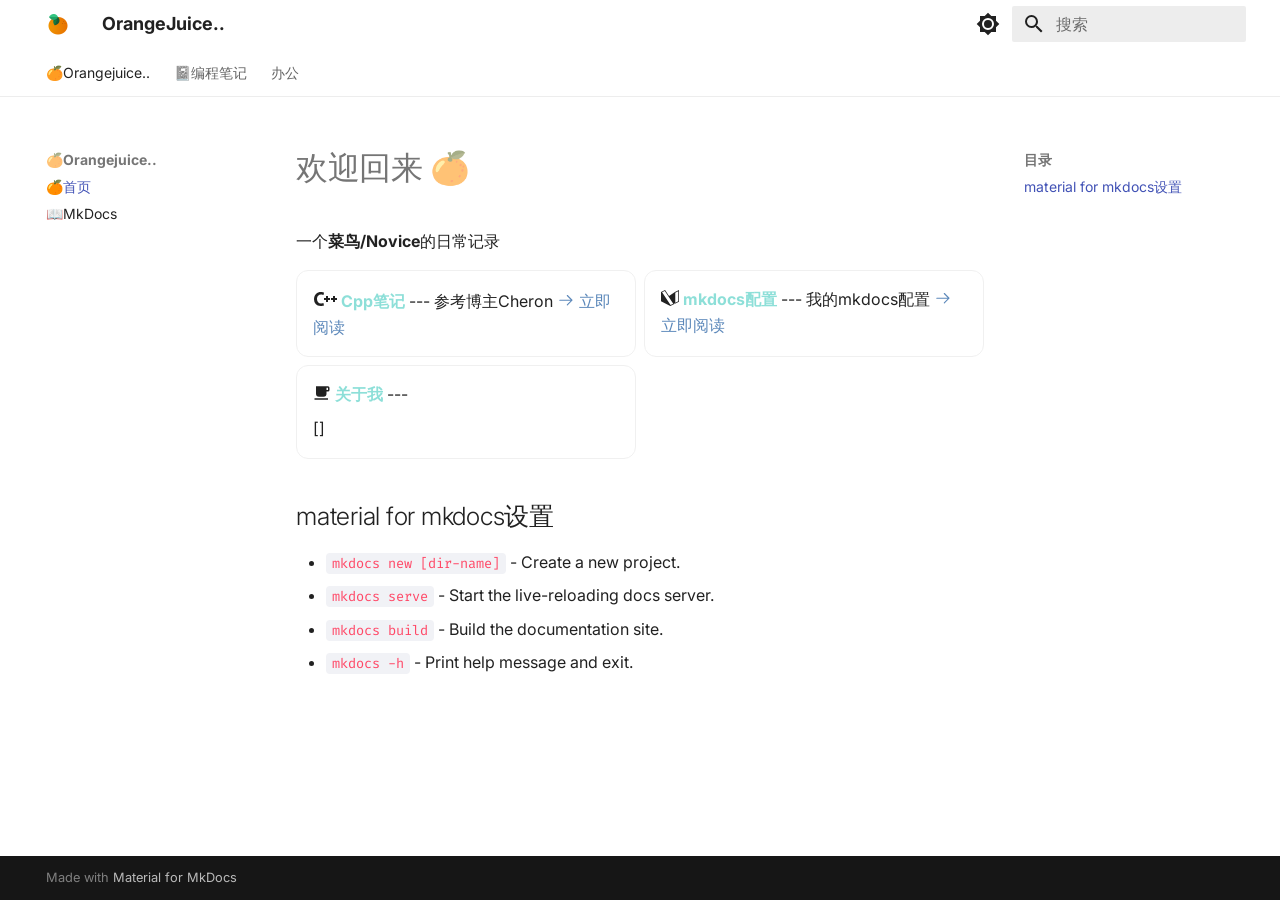
==== commit 9bcbc84a: "Deployed d103569 with MkDocs version: 1.6.1" ====
--- a/index.html
+++ b/index.html
@@ -704,8 +704,8 @@
 
 
 
-<h1 id="_1">欢迎来到我的笔记空间 🍊</h1>
-<p>这里记录了我的技术探索与生活思考。</p>
+<h1 id="_1">欢迎回来 🍊</h1>
+<p>一个<strong>菜鸟/Novice</strong>的日常记录</p>
 <div class="grid cards">
 <ul>
 <li>
@@ -715,16 +715,15 @@
     <a href="Programming/Cpp/"><span class="twemoji"><svg xmlns="http://www.w3.org/2000/svg" viewBox="0 0 24 24"><path d="M13.22 19.03a.75.75 0 0 1 0-1.06L18.19 13H3.75a.75.75 0 0 1 0-1.5h14.44l-4.97-4.97a.749.749 0 0 1 .326-1.275.75.75 0 0 1 .734.215l6.25 6.25a.75.75 0 0 1 0 1.06l-6.25 6.25a.75.75 0 0 1-1.06 0"/></svg></span> 立即阅读</a></p>
 </li>
 <li>
-<p><span class="twemoji"><svg xmlns="http://www.w3.org/2000/svg" viewBox="0 0 24 24"><path d="M12 2a7 7 0 0 1 7 7c0 2.38-1.19 4.47-3 5.74V17a1 1 0 0 1-1 1H9a1 1 0 0 1-1-1v-2.26C6.19 13.47 5 11.38 5 9a7 7 0 0 1 7-7M9 21v-1h6v1a1 1 0 0 1-1 1h-4a1 1 0 0 1-1-1m3-17a5 5 0 0 0-5 5c0 2.05 1.23 3.81 3 4.58V16h4v-2.42c1.77-.77 3-2.53 3-4.58a5 5 0 0 0-5-5"/></svg></span> <strong>灵感收集</strong>
+<p><span class="twemoji"><svg xmlns="http://www.w3.org/2000/svg" viewBox="0 0 24 24"><path d="m17.029 18.772.777 1.166-5.417 2.709L0 16.451V4.063l5.417-2.709 5.298 7.948 7.867-5.24L24 1.354V16.84l-5.417 2.709zm2.023-13.827v13.253l3.949-1.975V2.97zM5.076 2.642 1.458 4.45 12.73 21.358l3.618-1.809z"/></svg></span> <strong>mkdocs配置</strong>
     ---
-    生活中的奇思妙想和有趣的项目灵感。
-    []</p>
+    我的mkdocs配置
+    <a href="mkdocs/"><span class="twemoji"><svg xmlns="http://www.w3.org/2000/svg" viewBox="0 0 24 24"><path d="M13.22 19.03a.75.75 0 0 1 0-1.06L18.19 13H3.75a.75.75 0 0 1 0-1.5h14.44l-4.97-4.97a.749.749 0 0 1 .326-1.275.75.75 0 0 1 .734.215l6.25 6.25a.75.75 0 0 1 0 1.06l-6.25 6.25a.75.75 0 0 1-1.06 0"/></svg></span> 立即阅读</a></p>
 </li>
 <li>
 <p><span class="twemoji"><svg xmlns="http://www.w3.org/2000/svg" viewBox="0 0 24 24"><path d="M2 21h18v-2H2M20 8h-2V5h2m0-2H4v10a4 4 0 0 0 4 4h6a4 4 0 0 0 4-4v-3h2a2 2 0 0 0 2-2V5a2 2 0 0 0-2-2"/></svg></span> <strong>关于我</strong>
-    ---
-    一个喜欢橘色和代码的极简主义者。
-    []</p>
+    ---</p>
+<p>[]</p>
 </li>
 </ul>
 </div>
@@ -790,7 +789,7 @@
     
       
       
-      <script id="__config" type="application/json">{"annotate": null, "base": ".", "features": ["search.suggest", "search.highlight", "navigation.tabs", "navigation.sections", "navigation.tracking", "navigation.top", "content.code.copy", "content.code.annotate"], "search": "assets/javascripts/workers/search.2c215733.min.js", "tags": null, "translations": {"clipboard.copied": "\u5df2\u590d\u5236", "clipboard.copy": "\u590d\u5236", "search.result.more.one": "\u5728\u8be5\u9875\u4e0a\u8fd8\u6709 1 \u4e2a\u7b26\u5408\u6761\u4ef6\u7684\u7ed3\u679c", "search.result.more.other": "\u5728\u8be5\u9875\u4e0a\u8fd8\u6709 # \u4e2a\u7b26\u5408\u6761\u4ef6\u7684\u7ed3\u679c", "search.result.none": "\u6ca1\u6709\u627e\u5230\u7b26\u5408\u6761\u4ef6\u7684\u7ed3\u679c", "search.result.one": "\u627e\u5230 1 \u4e2a\u7b26\u5408\u6761\u4ef6\u7684\u7ed3\u679c", "search.result.other": "# \u4e2a\u7b26\u5408\u6761\u4ef6\u7684\u7ed3\u679c", "search.result.placeholder": "\u952e\u5165\u4ee5\u5f00\u59cb\u641c\u7d22", "search.result.term.missing": "\u7f3a\u5c11", "select.version": "\u9009\u62e9\u5f53\u524d\u7248\u672c"}, "version": null}</script>
+      <script id="__config" type="application/json">{"annotate": null, "base": ".", "features": ["search.suggest", "search.highlight", "navigation.tabs", "navigation.sections", "navigation.tracking", "navigation.top", "content.code.copy", "content.code.annotate", "content.code.select"], "search": "assets/javascripts/workers/search.2c215733.min.js", "tags": null, "translations": {"clipboard.copied": "\u5df2\u590d\u5236", "clipboard.copy": "\u590d\u5236", "search.result.more.one": "\u5728\u8be5\u9875\u4e0a\u8fd8\u6709 1 \u4e2a\u7b26\u5408\u6761\u4ef6\u7684\u7ed3\u679c", "search.result.more.other": "\u5728\u8be5\u9875\u4e0a\u8fd8\u6709 # \u4e2a\u7b26\u5408\u6761\u4ef6\u7684\u7ed3\u679c", "search.result.none": "\u6ca1\u6709\u627e\u5230\u7b26\u5408\u6761\u4ef6\u7684\u7ed3\u679c", "search.result.one": "\u627e\u5230 1 \u4e2a\u7b26\u5408\u6761\u4ef6\u7684\u7ed3\u679c", "search.result.other": "# \u4e2a\u7b26\u5408\u6761\u4ef6\u7684\u7ed3\u679c", "search.result.placeholder": "\u952e\u5165\u4ee5\u5f00\u59cb\u641c\u7d22", "search.result.term.missing": "\u7f3a\u5c11", "select.version": "\u9009\u62e9\u5f53\u524d\u7248\u672c"}, "version": null}</script>
     
     
       <script src="assets/javascripts/bundle.79ae519e.min.js"></script>
--- a/stylesheets/extra.css
+++ b/stylesheets/extra.css
@@ -1,7 +1,6 @@
 /*浅色场景*/
 [data-md-color-scheme="default"] 
 {
-
 
 /* 修改正文链接的默认颜色 */
 .md-typeset a {
@@ -65,33 +64,64 @@
   border-radius: 12px;
   overflow: hidden;
 }
-/*标题栏*/
-/* 将代码块复制按钮移动到标题栏 */
-/* .md-code__button {
-  position: absolute;
-  top: 0;
-  right: 0;
-  margin: 0.5em;
+
+/* 修改行内代码样式 */
+:not(pre) > code {
+    color: #ff4766 !important; /* 文字颜色 */
+    background-color: #f1f2f6 !important; /* 背景色 */
+    padding: 0.1rem 0.3rem;
+    border-radius: 0.2rem;
 }
 
-/* 当有标题时，调整复制按钮位置到标题栏内 */
-/* .highlight > .filename + pre > code > .md-code__button,
-.highlighttable > .filename + pre > code > .md-code__button {
-  top: -2.8em;
-} */
+/*title*/
 
-/* 或者针对标题栏容器 */
-/* .highlight > .filename {
-  position: relative;
-} */
-
-/* .highlight > .filename ~ pre .md-code__button {
-  position: absolute;
-  top: -2.2em;
-  right: 0.5em;
-} */ 
+/* --- 代码块整体容器（可选，用于控制外边距） --- */
+.md-typeset .md-code {
+  margin-top: 1em;
+  margin-bottom: 1em;
 }
 
+/* --- 1. 定制标题栏（例如 excel 标题栏） --- */
+.md-typeset .md-code__title {
+  background-color: #217346 !important; /* Excel 绿色 */
+  color: #ffffff !important;            /* 文字白色 */
+  font-weight: 700;
+  padding: 0.4rem 0.6rem;
+  font-size: 0.75rem;
+  
+  /* 圆角处理：只保留顶部圆角 */
+  border-top-left-radius: 8px !important;
+  border-top-right-radius: 8px !important;
+  border-bottom-left-radius: 0 !important;
+  border-bottom-right-radius: 0 !important;
+}
+
+/* --- 2. 定制下方的代码主体 --- */
+.md-typeset .md-code__title + .highlight {
+  margin-top: 0 !important; /* 强制缝隙消失 */
+}
+
+.md-typeset .md-code__title + .highlight pre {
+  /* 圆角处理：顶部直角，底部圆角 */
+  border-top-left-radius: 0 !important;
+  border-top-right-radius: 0 !important;
+  border-bottom-left-radius: 8px !important;
+  border-bottom-right-radius: 8px !important;
+  
+  /* 如果你想改变代码块背景色 */
+  background-color: #f8f9fa !important; 
+  border: 1px solid #e1e4e8;
+  border-top: none; /* 既然有标题栏了，顶部边框可以去掉 */
+}
+
+/* --- 3. 针对没有标题的代码块（保持全圆角） --- */
+.md-typeset .highlight pre {
+    border-radius: 8px;
+}
+
+}
+
+/*#################################################################################*/
 
 /*深色场景*/
 [data-md-color-scheme="slate"] 
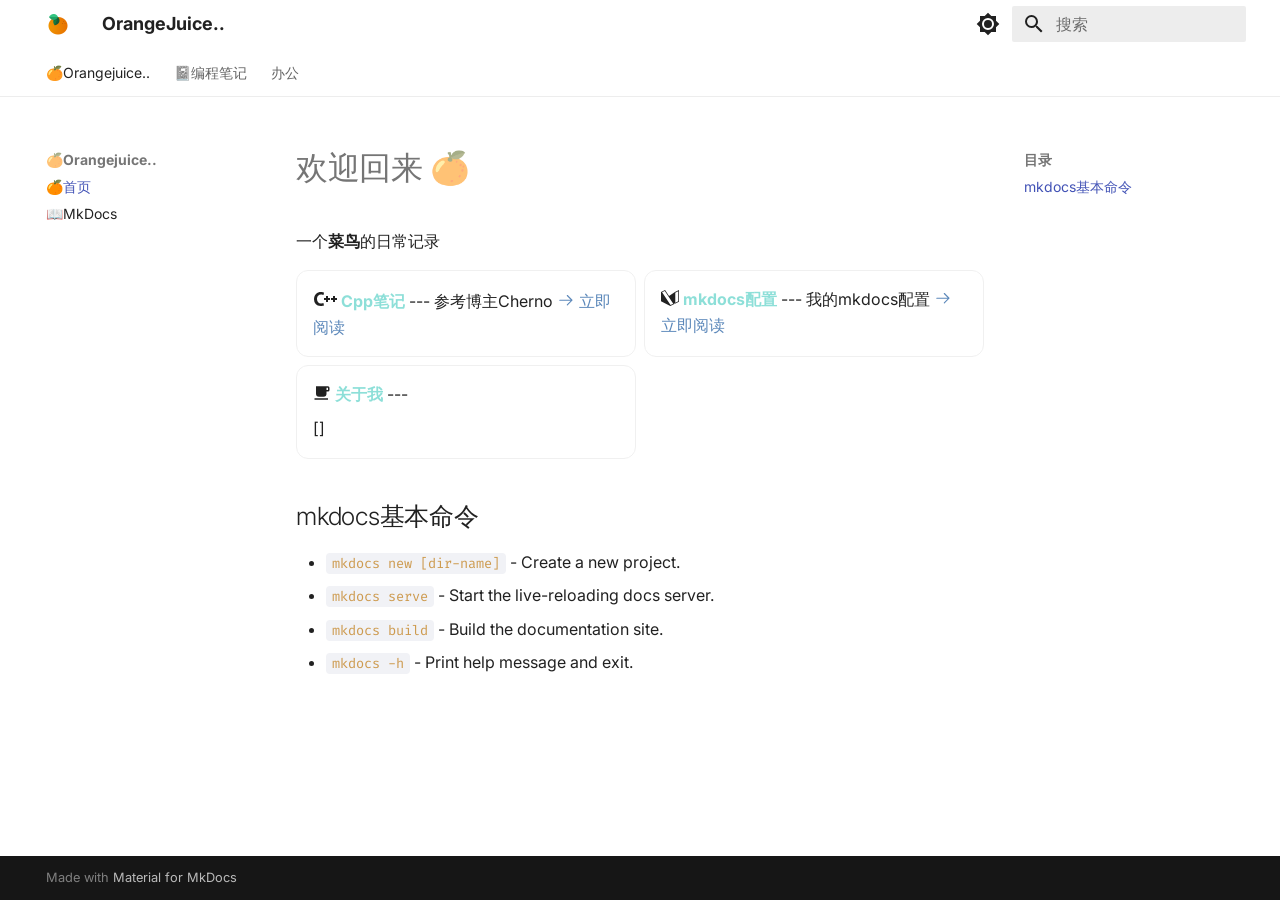
==== commit cc0030c5: "Deployed d103569 with MkDocs version: 1.6.1" ====
--- a/index.html
+++ b/index.html
@@ -422,10 +422,10 @@
     <ul class="md-nav__list" data-md-component="toc" data-md-scrollfix>
       
         <li class="md-nav__item">
-  <a href="#material-for-mkdocs" class="md-nav__link">
+  <a href="#mkdocs" class="md-nav__link">
     <span class="md-ellipsis">
       
-        material for mkdocs设置
+        mkdocs基本命令
       
     </span>
   </a>
@@ -677,10 +677,10 @@
     <ul class="md-nav__list" data-md-component="toc" data-md-scrollfix>
       
         <li class="md-nav__item">
-  <a href="#material-for-mkdocs" class="md-nav__link">
+  <a href="#mkdocs" class="md-nav__link">
     <span class="md-ellipsis">
       
-        material for mkdocs设置
+        mkdocs基本命令
       
     </span>
   </a>
@@ -705,13 +705,13 @@
 
 
 <h1 id="_1">欢迎回来 🍊</h1>
-<p>一个<strong>菜鸟/Novice</strong>的日常记录</p>
+<p>一个<strong>菜鸟</strong>的日常记录</p>
 <div class="grid cards">
 <ul>
 <li>
 <p><span class="twemoji lg"><svg xmlns="http://www.w3.org/2000/svg" viewBox="0 0 24 24"><path d="m10.5 15.97.41 2.44c-.26.14-.68.27-1.24.39-.57.13-1.24.2-2.01.2-2.21-.04-3.87-.7-4.98-1.96Q1 15.135 1 12.21c.05-2.31.72-4.08 2-5.32C4.32 5.64 5.96 5 7.94 5c.75 0 1.4.07 1.94.19s.94.25 1.2.4l-.58 2.49-1.06-.34c-.4-.1-.86-.15-1.39-.15-1.16-.01-2.12.36-2.87 1.1-.76.73-1.15 1.85-1.18 3.34 0 1.36.37 2.42 1.08 3.2.71.77 1.71 1.17 2.99 1.18l1.33-.12c.43-.08.79-.19 1.1-.32M11 11h2V9h2v2h2v2h-2v2h-2v-2h-2zm7 0h2V9h2v2h2v2h-2v2h-2v-2h-2z"/></svg></span> <strong>Cpp笔记</strong>
     ---
-    参考博主Cheron
+    参考博主Cherno
     <a href="Programming/Cpp/"><span class="twemoji"><svg xmlns="http://www.w3.org/2000/svg" viewBox="0 0 24 24"><path d="M13.22 19.03a.75.75 0 0 1 0-1.06L18.19 13H3.75a.75.75 0 0 1 0-1.5h14.44l-4.97-4.97a.749.749 0 0 1 .326-1.275.75.75 0 0 1 .734.215l6.25 6.25a.75.75 0 0 1 0 1.06l-6.25 6.25a.75.75 0 0 1-1.06 0"/></svg></span> 立即阅读</a></p>
 </li>
 <li>
@@ -727,7 +727,7 @@
 </li>
 </ul>
 </div>
-<h2 id="material-for-mkdocs">material for mkdocs设置</h2>
+<h2 id="mkdocs">mkdocs基本命令</h2>
 <ul>
 <li><code>mkdocs new [dir-name]</code> - Create a new project.</li>
 <li><code>mkdocs serve</code> - Start the live-reloading docs server.</li>
--- a/stylesheets/extra.css
+++ b/stylesheets/extra.css
@@ -41,82 +41,22 @@
   color: #f1a533f1;
 }
 
-/* 代码块圆角 未完成 */
-
-/* 1. 针对带标题的代码块容器 */
-.md-code {
-  border-radius: 12px;
-  overflow: hidden; /* 必须加这一行，否则内部背景会遮盖圆角 */
-}
-
-/* 2. 针对普通代码块（不带标题的情况） */
-.highlight {
-  border-radius: 12px;
-}
-
-/* 3. 确保代码框内部的 pre 标签不会超出圆角 */
-.highlight pre {
-  border-radius: inherit;
-}
-
-/* 4. 内容标签页 (Tabs)，改圆角 */
-.tabbed-set {
-  border-radius: 12px;
-  overflow: hidden;
-}
-
-/* 修改行内代码样式 */
+/* 修改`sd`行内代码样式 */
 :not(pre) > code {
-    color: #ff4766 !important; /* 文字颜色 */
+    /*color: #ff4766 !important;  文字颜色 */
+    color: #cc984bfb !important; /* 文字颜色 */
     background-color: #f1f2f6 !important; /* 背景色 */
     padding: 0.1rem 0.3rem;
     border-radius: 0.2rem;
 }
 
-/*title*/
-
-/* --- 代码块整体容器（可选，用于控制外边距） --- */
-.md-typeset .md-code {
-  margin-top: 1em;
-  margin-bottom: 1em;
-}
-
-/* --- 1. 定制标题栏（例如 excel 标题栏） --- */
-.md-typeset .md-code__title {
-  background-color: #217346 !important; /* Excel 绿色 */
-  color: #ffffff !important;            /* 文字白色 */
-  font-weight: 700;
-  padding: 0.4rem 0.6rem;
-  font-size: 0.75rem;
-  
-  /* 圆角处理：只保留顶部圆角 */
-  border-top-left-radius: 8px !important;
-  border-top-right-radius: 8px !important;
-  border-bottom-left-radius: 0 !important;
-  border-bottom-right-radius: 0 !important;
-}
-
-/* --- 2. 定制下方的代码主体 --- */
-.md-typeset .md-code__title + .highlight {
-  margin-top: 0 !important; /* 强制缝隙消失 */
-}
-
-.md-typeset .md-code__title + .highlight pre {
-  /* 圆角处理：顶部直角，底部圆角 */
-  border-top-left-radius: 0 !important;
-  border-top-right-radius: 0 !important;
-  border-bottom-left-radius: 8px !important;
-  border-bottom-right-radius: 8px !important;
-  
-  /* 如果你想改变代码块背景色 */
-  background-color: #f8f9fa !important; 
-  border: 1px solid #e1e4e8;
-  border-top: none; /* 既然有标题栏了，顶部边框可以去掉 */
-}
-
-/* --- 3. 针对没有标题的代码块（保持全圆角） --- */
-.md-typeset .highlight pre {
-    border-radius: 8px;
+/* 注释颜色 */
+.highlight .c,  /* 通用注释 */
+.highlight .c1, /* 单行注释 */
+.highlight .cm, /* 多行注释 */
+.highlight .cs  /* 特殊注释 (例如 C# 的 doc tags) */ {
+    color: #8b949e !important; 
+    font-style: italic;
 }
 
 }
